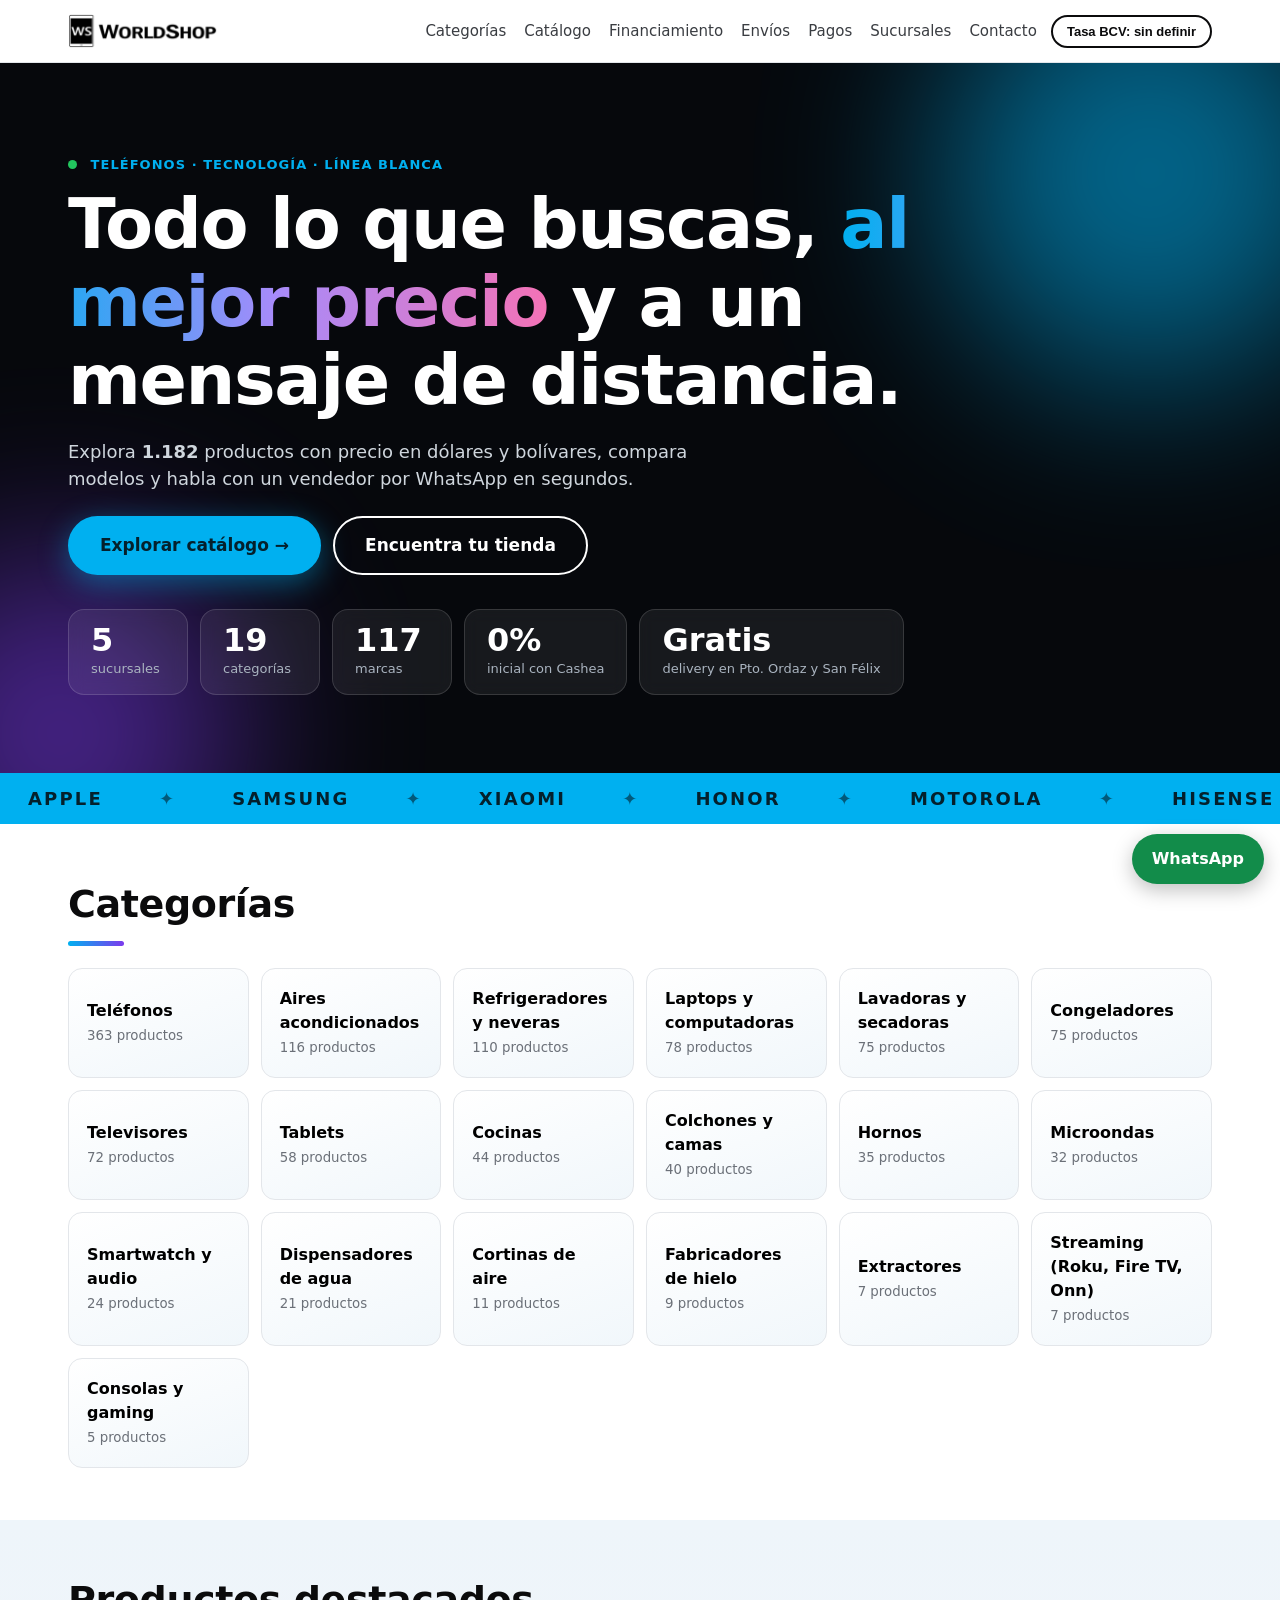
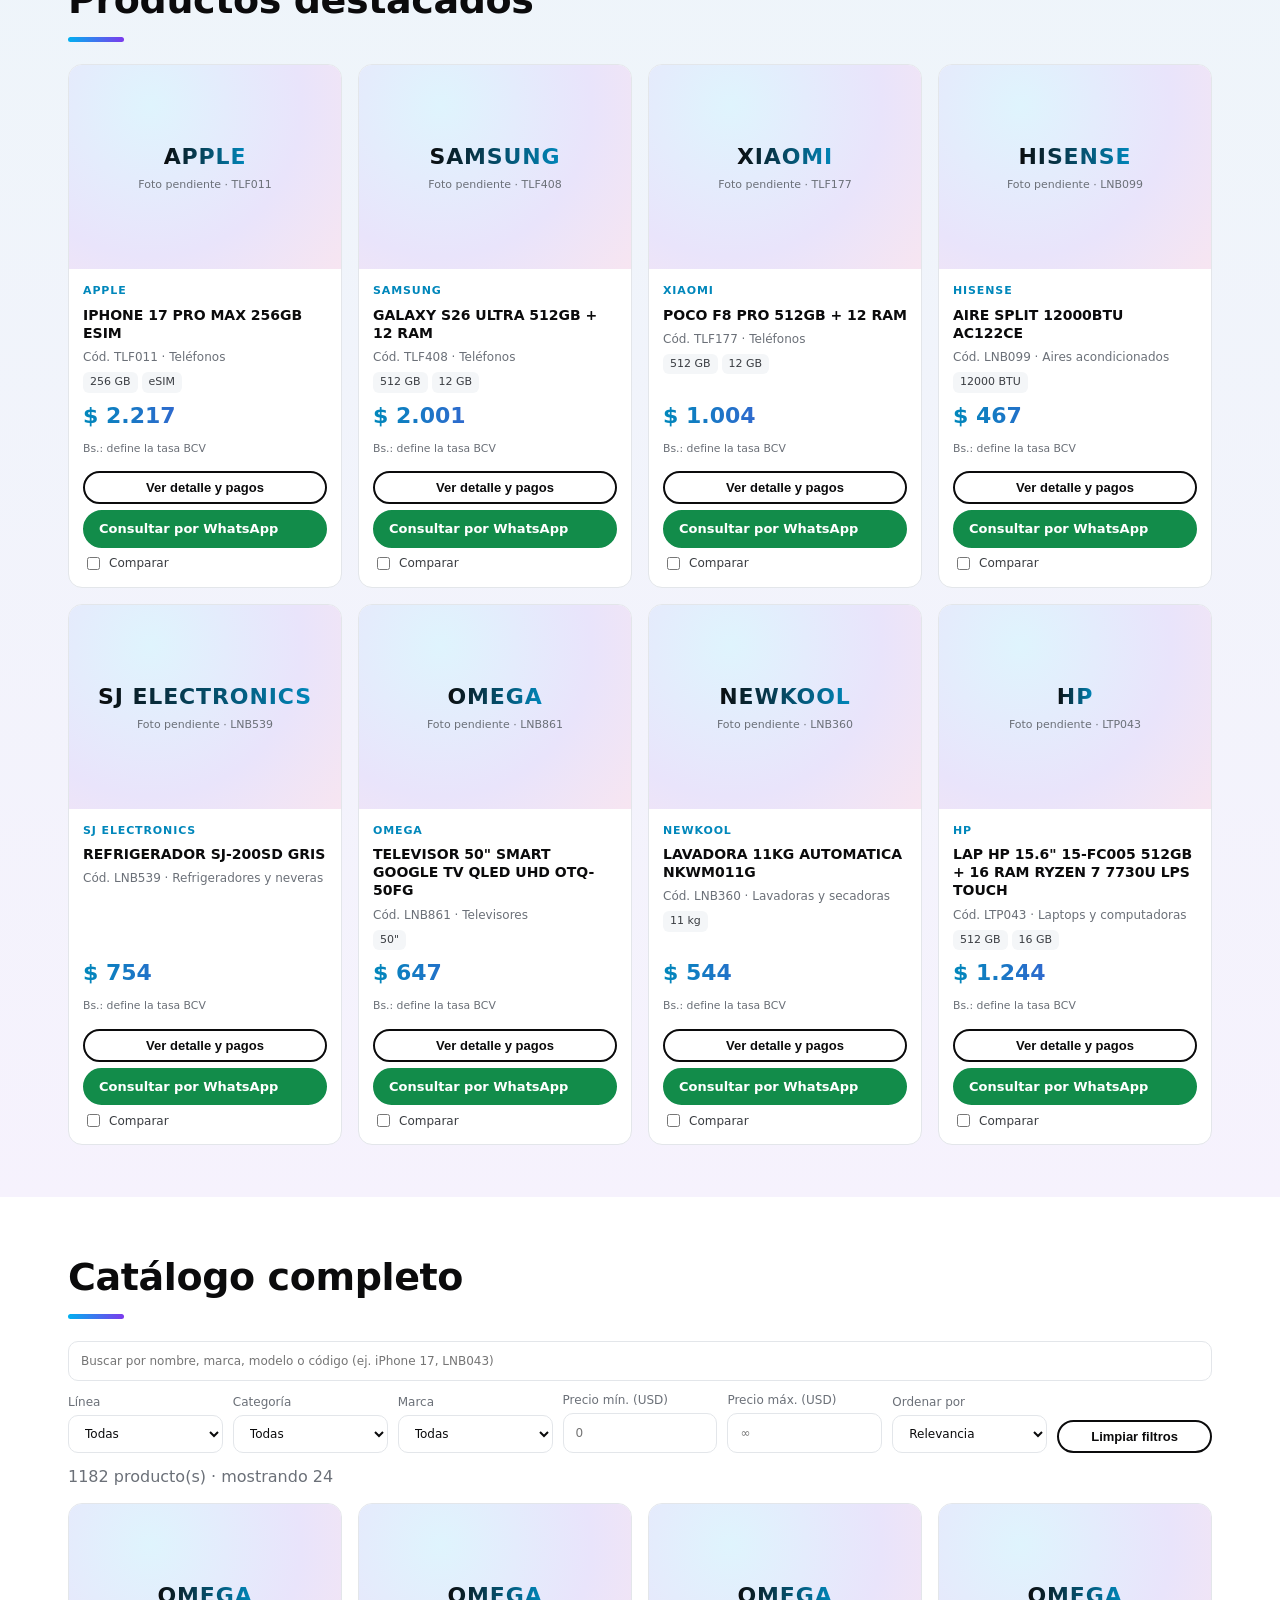
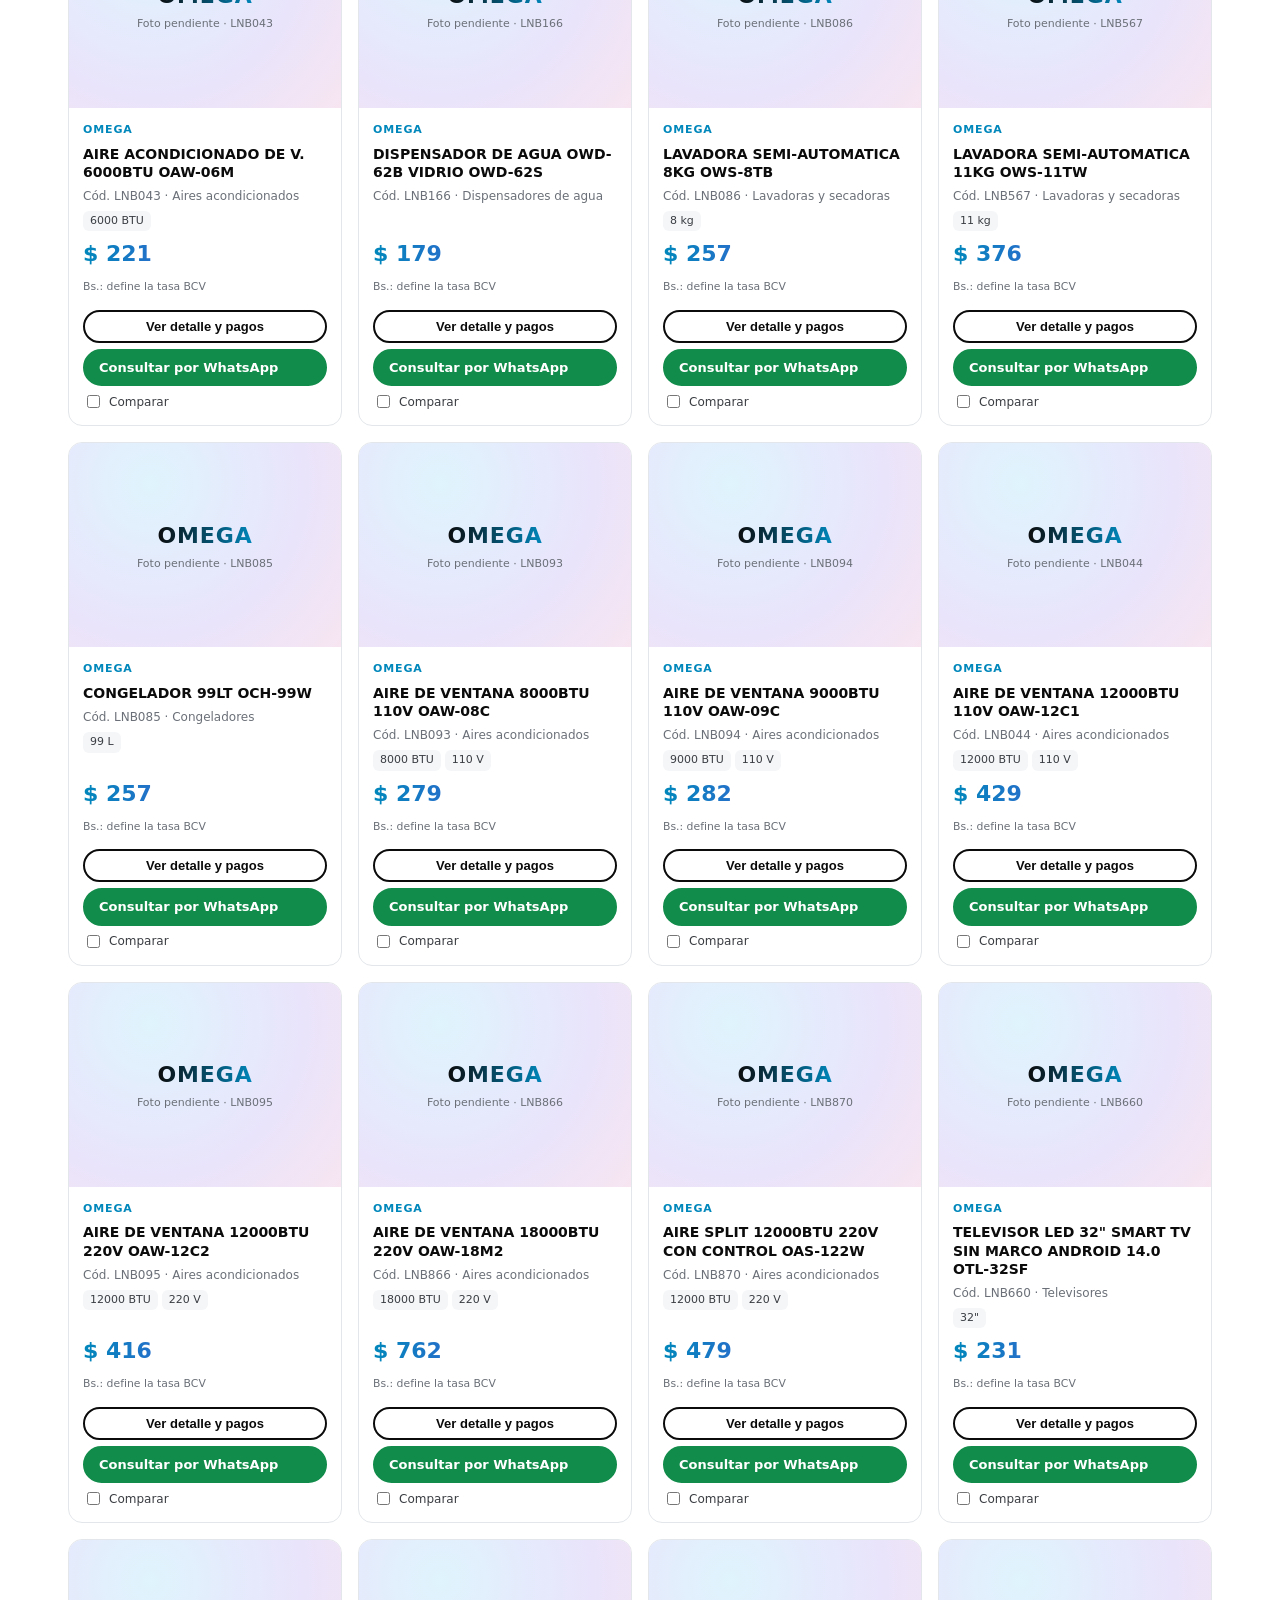
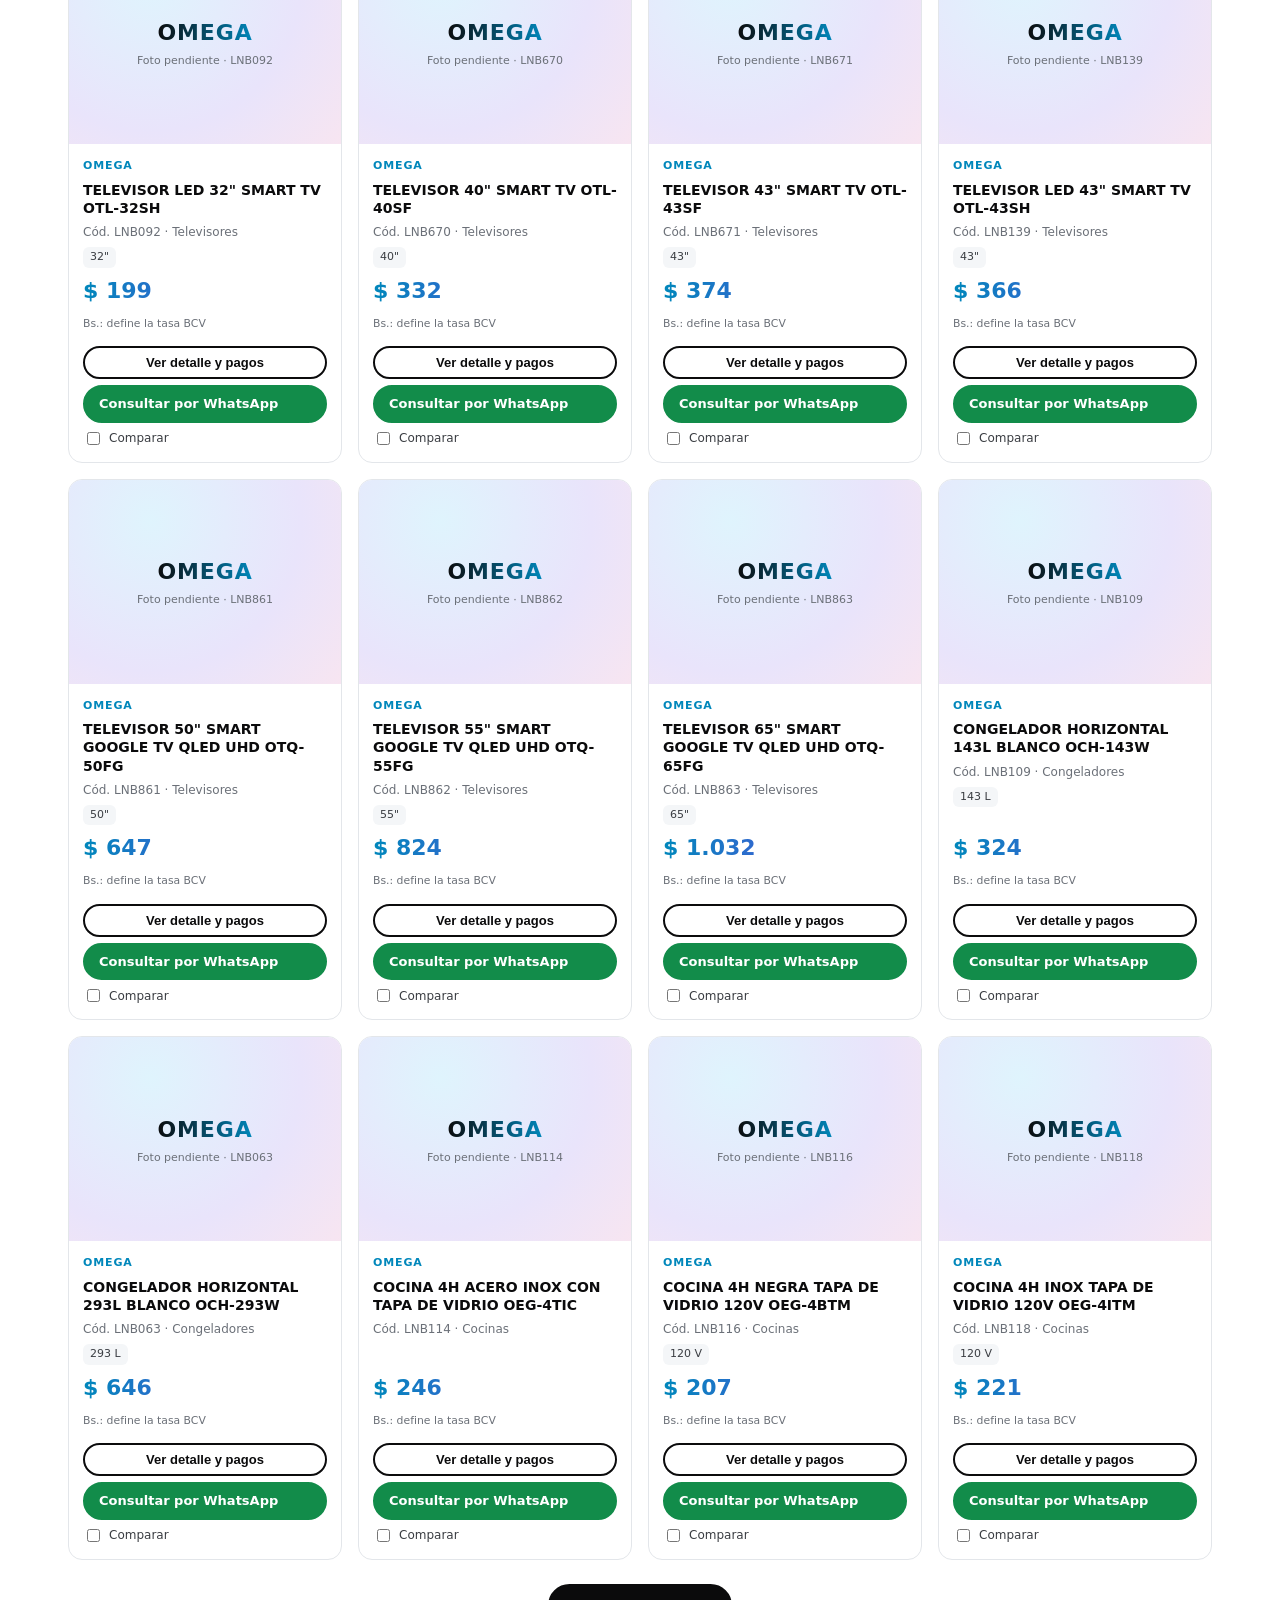
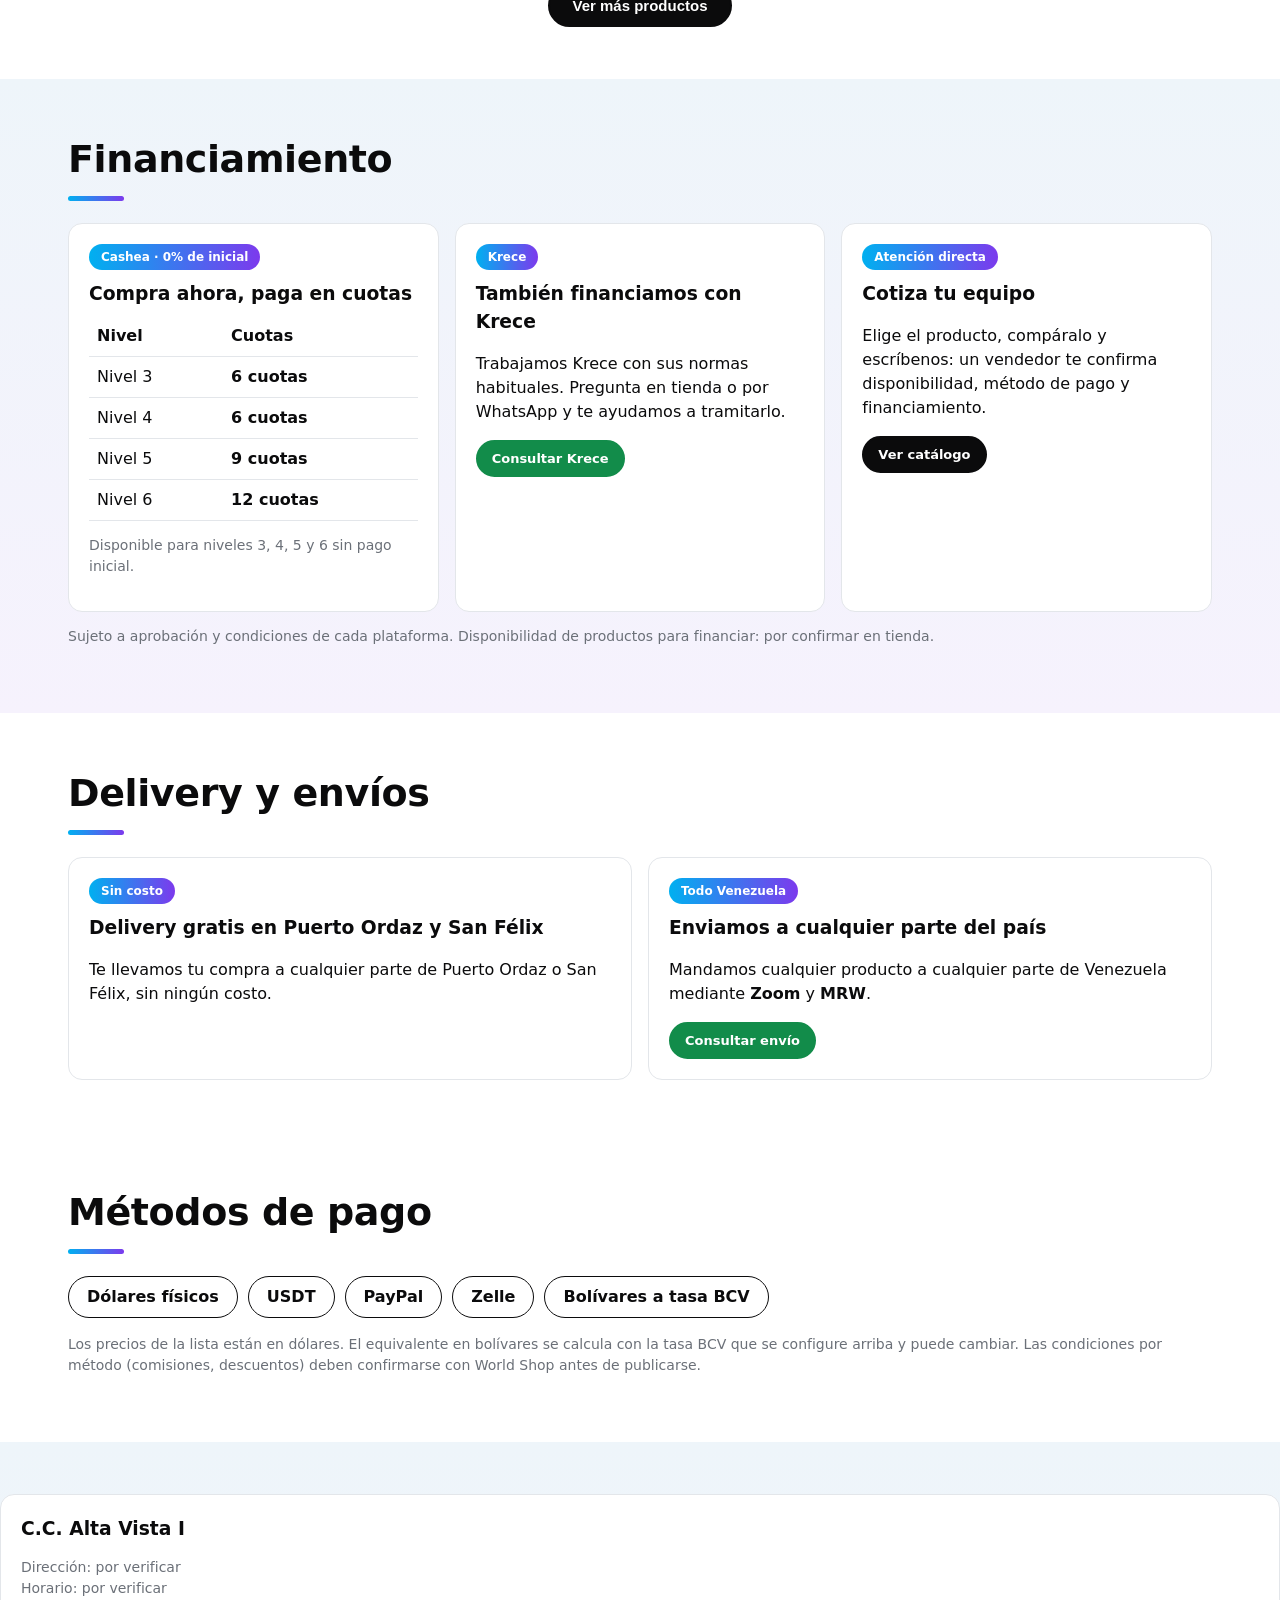
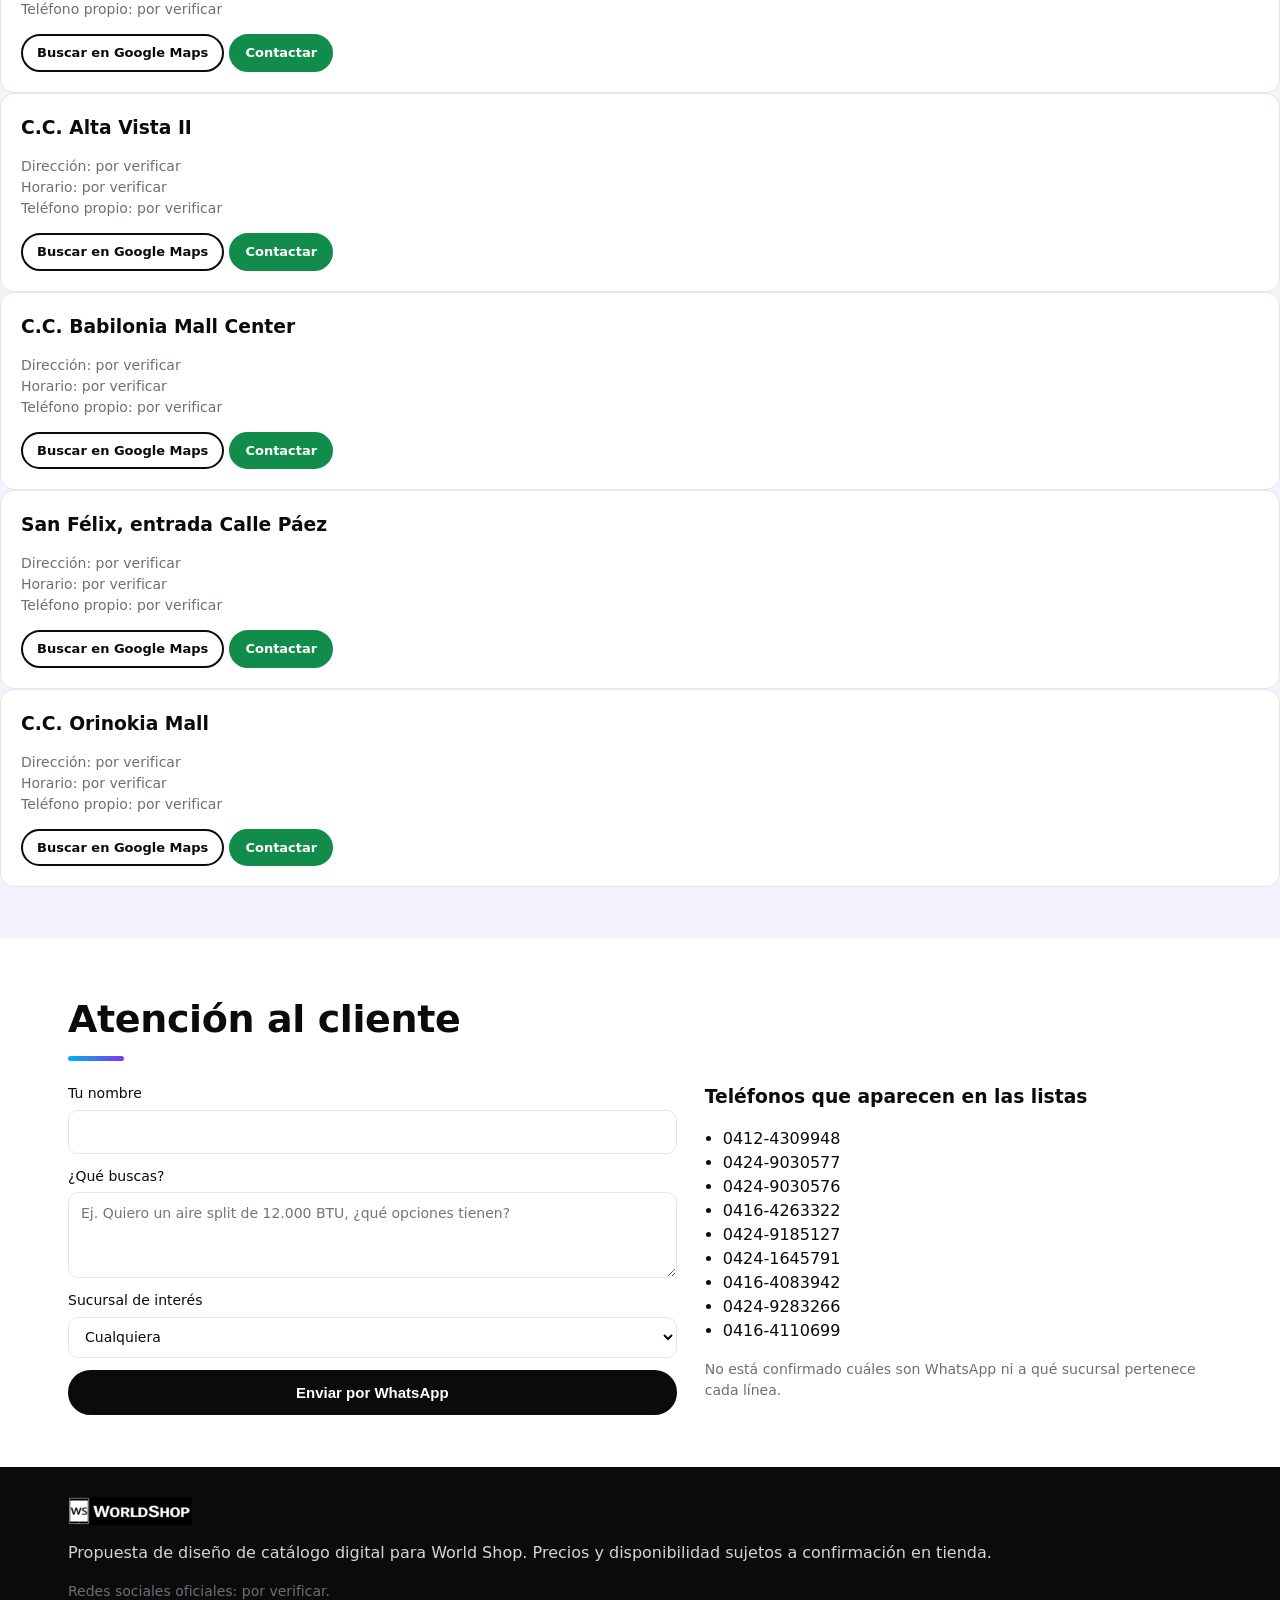
==== index.html @ 68ef5bf1 "Add files via upload" ====
<!DOCTYPE html>
<html lang="es">
<head>
<meta charset="utf-8">
<meta name="viewport" content="width=device-width, initial-scale=1">
<title>World Shop · Catálogo digital (propuesta)</title>
<meta name="description" content="Propuesta de catálogo digital para World Shop: teléfonos, tecnología y línea blanca con consulta directa por WhatsApp.">
<link rel="stylesheet" href="css/styles.css">
</head>
<body>
<a class="skip" href="#catalogo">Saltar al catálogo</a>
<header class="hdr">
  <div class="wrap hdr-in">
    <a class="logo" href="#inicio" aria-label="World Shop, inicio"><img src="assets/logo/worldshop-logo-provisional.png" alt="World Shop" height="34"></a>
    <button class="burger" id="burger" aria-label="Abrir menú" aria-expanded="false" aria-controls="nav">☰</button>
    <nav id="nav" class="nav" aria-label="Principal">
      <a href="#categorias">Categorías</a><a href="#catalogo">Catálogo</a><a href="#promociones">Financiamiento</a>
      <a href="#envios">Envíos</a><a href="#pagos">Pagos</a><a href="#sucursales">Sucursales</a><a href="#contacto">Contacto</a>
    </nav>
    <button class="btn ghost small" id="btnTasa">Tasa BCV: <span id="tasaLabel">sin definir</span></button>
  </div>
</header>

<main id="inicio">
<section class="hero">
  <div class="glow g1"></div><div class="glow g2"></div>
  <div class="wrap hero-in">
    <p class="eyebrow"><span class="dot"></span> Teléfonos · Tecnología · Línea blanca</p>
    <h1>Todo lo que buscas, <em>al mejor precio</em> y a un mensaje de distancia.</h1>
    <p class="lead">Explora <strong id="totalProd">—</strong> productos con precio en dólares y bolívares, compara modelos y habla con un vendedor por WhatsApp en segundos.</p>
    <div class="hero-cta"><a class="btn big" href="#catalogo">Explorar catálogo →</a><a class="btn ghost big" href="#sucursales">Encuentra tu tienda</a></div>
    <ul class="stats"><li><b>5</b><span>sucursales</span></li><li><b id="stCat">19</b><span>categorías</span></li><li><b id="stMarca">—</b><span>marcas</span></li><li><b>0%</b><span>inicial con Cashea</span></li><li><b>Gratis</b><span>delivery en Pto. Ordaz y San Félix</span></li></ul>
  </div>
</section>
<div class="marquee" aria-hidden="true"><div id="marq"></div></div>

<section id="categorias" class="sec"><div class="wrap">
  <h2>Categorías</h2>
  <div class="cats" id="cats"></div>
</div></section>

<section class="sec alt"><div class="wrap">
  <h2>Productos destacados</h2>
  <div class="grid" id="destacados"></div>
</div></section>

<section id="catalogo" class="sec"><div class="wrap">
  <h2>Catálogo completo</h2>
  <form class="filters" id="filtros" role="search" onsubmit="return false">
    <label class="f-search"><span class="sr">Buscar</span><input id="q" type="search" placeholder="Buscar por nombre, marca, modelo o código (ej. iPhone 17, LNB043)" autocomplete="off"></label>
    <label><span>Línea</span><select id="fLinea"><option value="">Todas</option></select></label>
    <label><span>Categoría</span><select id="fCat"><option value="">Todas</option></select></label>
    <label><span>Marca</span><select id="fMarca"><option value="">Todas</option></select></label>
    <label><span>Precio mín. (USD)</span><input id="pMin" type="number" min="0" inputmode="numeric" placeholder="0"></label>
    <label><span>Precio máx. (USD)</span><input id="pMax" type="number" min="0" inputmode="numeric" placeholder="∞"></label>
    <label><span>Ordenar por</span>
      <select id="orden"><option value="rel">Relevancia</option><option value="asc">Precio: menor a mayor</option><option value="desc">Precio: mayor a menor</option><option value="nombre">Nombre</option><option value="marca">Marca</option></select></label>
    <button type="button" class="btn ghost small" id="limpiar">Limpiar filtros</button>
  </form>
  <p class="count" id="contador" aria-live="polite"></p>
  <div class="grid" id="grid"></div>
  <div class="more"><button class="btn" id="mas">Ver más productos</button></div>
</div></section>

<section id="promociones" class="sec alt"><div class="wrap">
  <h2>Financiamiento</h2>
  <div class="cards2">
    <article class="card-p fin"><span class="badge">Cashea · 0% de inicial</span><h3>Compra ahora, paga en cuotas</h3>
      <table class="lv"><thead><tr><th>Nivel</th><th>Cuotas</th></tr></thead><tbody>
      <tr><td>Nivel 3</td><td>6 cuotas</td></tr><tr><td>Nivel 4</td><td>6 cuotas</td></tr><tr><td>Nivel 5</td><td>9 cuotas</td></tr><tr><td>Nivel 6</td><td>12 cuotas</td></tr></tbody></table>
      <p class="muted">Disponible para niveles 3, 4, 5 y 6 sin pago inicial.</p></article>
    <article class="card-p fin"><span class="badge">Krece</span><h3>También financiamos con Krece</h3>
      <p>Trabajamos Krece con sus normas habituales. Pregunta en tienda o por WhatsApp y te ayudamos a tramitarlo.</p>
      <a class="btn small wa" target="_blank" rel="noopener" id="waKrece">Consultar Krece</a></article>
    <article class="card-p fin"><span class="badge">Atención directa</span><h3>Cotiza tu equipo</h3>
      <p>Elige el producto, compáralo y escríbenos: un vendedor te confirma disponibilidad, método de pago y financiamiento.</p>
      <a class="btn small" href="#catalogo">Ver catálogo</a></article>
  </div>
  <p class="muted">Sujeto a aprobación y condiciones de cada plataforma. Disponibilidad de productos para financiar: por confirmar en tienda.</p>
</div></section>

<section id="envios" class="sec"><div class="wrap">
  <h2>Delivery y envíos</h2>
  <div class="cards2">
    <article class="card-p fin"><span class="badge">Sin costo</span><h3>Delivery gratis en Puerto Ordaz y San Félix</h3>
      <p>Te llevamos tu compra a cualquier parte de Puerto Ordaz o San Félix, sin ningún costo.</p></article>
    <article class="card-p fin"><span class="badge">Todo Venezuela</span><h3>Enviamos a cualquier parte del país</h3>
      <p>Mandamos cualquier producto a cualquier parte de Venezuela mediante <b>Zoom</b> y <b>MRW</b>.</p>
      <a class="btn small wa" target="_blank" rel="noopener" id="waEnvio">Consultar envío</a></article>
  </div>
</div></section>

<section id="pagos" class="sec"><div class="wrap">
  <h2>Métodos de pago</h2>
  <ul class="pay">
    <li>Dólares físicos</li><li>USDT</li><li>PayPal</li><li>Zelle</li><li>Bolívares a tasa BCV</li>
  </ul>
  <p class="muted">Los precios de la lista están en dólares. El equivalente en bolívares se calcula con la tasa BCV que se configure arriba y puede cambiar. Las condiciones por método (comisiones, descuentos) deben confirmarse con World Shop antes de publicarse.</p>
</div></section>

<section id="sucursales" class="sec alt"><div class="wrap">
  <h2>Sucursales</h2>
  <div class="cards2" id="sucursales"></div>
  <p class="muted">Direcciones y horarios exactos: por verificar con la empresa. Los enlaces abren una búsqueda en Google Maps.</p>
</div></section>

<section id="contacto" class="sec"><div class="wrap">
  <h2>Atención al cliente</h2>
  <div class="contact">
    <form id="formContacto" class="cform">
      <label>Tu nombre<input name="nombre" required autocomplete="name"></label>
      <label>¿Qué buscas?<textarea name="mensaje" rows="3" required placeholder="Ej. Quiero un aire split de 12.000 BTU, ¿qué opciones tienen?"></textarea></label>
      <label>Sucursal de interés<select name="sucursal" id="selSuc"></select></label>
      <button class="btn" type="submit">Enviar por WhatsApp</button>
    </form>
    <div class="phones"><h3>Teléfonos que aparecen en las listas</h3><ul id="telefonos"></ul>
      <p class="muted">No está confirmado cuáles son WhatsApp ni a qué sucursal pertenece cada línea.</p></div>
  </div>
</div></section>
</main>

<footer class="ftr"><div class="wrap">
  <img src="assets/logo/worldshop-logo-provisional.png" alt="World Shop" height="28" class="ftr-logo">
  <p>Propuesta de diseño de catálogo digital para World Shop. Precios y disponibilidad sujetos a confirmación en tienda.</p>
  <p class="muted">Redes sociales oficiales: por verificar.</p>
</div></footer>

<a class="wa-float" id="waFloat" target="_blank" rel="noopener" aria-label="Consultar por WhatsApp">WhatsApp</a>

<div class="bar" id="compBar" hidden><span id="compTxt"></span><button class="btn small" id="compVer">Comparar</button><button class="btn ghost small" id="compClr">Vaciar</button></div>

<dialog id="dlg"><div class="dlg-in"><button class="x" id="dlgX" aria-label="Cerrar">✕</button><div id="dlgBody"></div></div></dialog>
<dialog id="dlgTasa"><div class="dlg-in"><button class="x" data-close aria-label="Cerrar">✕</button>
  <h3>Tasa BCV</h3><p class="muted">Introduce la tasa oficial vigente (Bs. por USD). No se incluye una tasa por defecto para no mostrar datos desactualizados.</p>
  <label>Bs. por USD<input id="tasaIn" type="number" step="0.01" min="0" inputmode="decimal"></label>
  <label>Fecha de la tasa<input id="tasaFecha" type="date"></label>
  <div class="row"><button class="btn" id="tasaOk">Guardar</button><button class="btn ghost" id="tasaBorrar">Quitar tasa</button></div></div></dialog>

<script src="js/products.js"></script>
<script src="js/images.js"></script>
<script src="js/script.js"></script>
</body>
</html>
---- css/styles.css ----
/* World Shop – propuesta. Colores: negro/blanco tomados del logotipo de las listas; acento celeste tomado del encabezado de las listas (validar con la empresa). */
:root{--ink:#0b0b0c;--ink2:#3a3d42;--muted:#6b7078;--bg:#fff;--alt:#f4f6f8;--line:#e3e6ea;--acc:#00b0f0;--acc-d:#0087bb;--warn:#b45309;--r:14px}
*{box-sizing:border-box}html{scroll-behavior:smooth;scroll-padding-top:70px}
body{margin:0;font:16px/1.5 system-ui,-apple-system,"Segoe UI",Roboto,sans-serif;color:var(--ink);background:var(--bg)}
img{max-width:100%;display:block}.wrap{max-width:1180px;margin:0 auto;padding:0 18px}
.sr{position:absolute;left:-9999px}.skip{position:absolute;left:-9999px}.skip:focus{left:8px;top:8px;background:#fff;padding:8px;z-index:99}
.hdr{position:sticky;top:0;z-index:20;background:#fff;border-bottom:1px solid var(--line)}
.hdr-in{display:flex;align-items:center;gap:14px;height:62px}.logo{margin-right:auto}
.nav{display:flex;gap:18px}.nav a{color:var(--ink2);text-decoration:none;font-weight:500;font-size:15px}.nav a:hover{color:var(--acc-d)}
.burger{display:none;background:none;border:0;font-size:24px;cursor:pointer}
.btn{background:var(--ink);color:#fff;border:2px solid var(--ink);border-radius:999px;padding:11px 22px;font-weight:600;cursor:pointer;text-decoration:none;display:inline-block;font-size:15px}
.btn:hover{background:var(--acc-d);border-color:var(--acc-d)}.btn.ghost{background:#fff;color:var(--ink)}.btn.ghost:hover{background:var(--ink);color:#fff}
.btn.small{padding:7px 14px;font-size:13px}.btn.wa{background:#128c4a;border-color:#128c4a}.btn.wa:hover{background:#0c6b38}
.hero{background:linear-gradient(135deg,#0b0b0c 0%,#1b2630 100%);color:#fff;padding:64px 0}
.eyebrow{color:var(--acc);font-weight:700;letter-spacing:.08em;text-transform:uppercase;font-size:13px;margin:0 0 10px}
.hero h1{font-size:clamp(28px,5vw,48px);line-height:1.12;margin:0 0 16px;max-width:760px}.lead{max-width:620px;color:#cfd6dd;font-size:18px}
.hero-cta{display:flex;gap:12px;flex-wrap:wrap;margin:24px 0}.hero .btn{background:var(--acc);border-color:var(--acc);color:#04202c}.hero .btn.ghost{background:transparent;color:#fff;border-color:#fff}
.hero-note{font-size:13px;color:#8b97a3}
.sec{padding:52px 0}.sec.alt{background:var(--alt)}h2{font-size:28px;margin:0 0 22px}h3{margin:0 0 8px}
.cats{display:grid;grid-template-columns:repeat(auto-fill,minmax(180px,1fr));gap:12px}
.cat{background:#fff;border:1px solid var(--line);border-radius:var(--r);padding:18px;text-align:left;cursor:pointer;font:inherit}
.cat:hover{border-color:var(--acc);box-shadow:0 4px 16px rgba(0,0,0,.06)}.cat b{display:block;font-size:16px}.cat small{color:var(--muted)}
.filters{display:grid;grid-template-columns:repeat(auto-fit,minmax(150px,1fr));gap:10px;align-items:end;margin-bottom:12px}
.filters label{display:flex;flex-direction:column;font-size:12px;color:var(--muted);gap:4px}.f-search{grid-column:1/-1}
input,select,textarea{font:inherit;padding:10px 12px;border:1px solid var(--line);border-radius:10px;background:#fff;color:var(--ink);width:100%}
input:focus,select:focus,textarea:focus,.btn:focus-visible,button:focus-visible{outline:3px solid var(--acc);outline-offset:1px}
.count{color:var(--muted);margin:6px 0 14px}
.grid{display:grid;grid-template-columns:repeat(auto-fill,minmax(230px,1fr));gap:16px}
.card{background:#fff;border:1px solid var(--line);border-radius:var(--r);overflow:hidden;display:flex;flex-direction:column}
.ph{aspect-ratio:4/3;background:linear-gradient(135deg,#eef1f4,#dfe5ea);display:flex;flex-direction:column;align-items:center;justify-content:center;text-align:center;padding:10px;color:var(--ink2);cursor:pointer}
.ph b{font-size:22px;letter-spacing:.04em}.ph small{font-size:11px;color:var(--muted);margin-top:4px}.ph img{width:100%;height:100%;object-fit:contain;background:#fff}
.cb{padding:14px;display:flex;flex-direction:column;gap:6px;flex:1}.brand{font-size:11px;font-weight:700;letter-spacing:.08em;text-transform:uppercase;color:var(--acc-d)}
.name{font-weight:600;font-size:14px;line-height:1.3;cursor:pointer;margin:0}.code{font-size:12px;color:var(--muted)}
.chips{display:flex;flex-wrap:wrap;gap:4px}.chips span{background:var(--alt);border-radius:6px;padding:2px 7px;font-size:11px;color:var(--ink2)}
.price{margin-top:auto;font-size:22px;font-weight:800}.bs{font-size:13px;color:var(--muted);min-height:19px}
.acts{display:grid;gap:6px;margin-top:8px}.cmp{font-size:12px;display:flex;gap:6px;align-items:center;color:var(--ink2)}.cmp input{width:auto}
.more{text-align:center;margin-top:24px}
.cards2{display:grid;grid-template-columns:repeat(auto-fit,minmax(260px,1fr));gap:16px}
.card-p{background:#fff;border:1px solid var(--line);border-radius:var(--r);padding:20px}.tag.warn{color:var(--warn);font-size:13px;font-weight:600}
.pay{list-style:none;display:flex;flex-wrap:wrap;gap:10px;padding:0}.pay li{border:1px solid var(--ink);border-radius:999px;padding:8px 18px;font-weight:600}
.muted{color:var(--muted);font-size:14px}.contact{display:grid;grid-template-columns:1.2fr 1fr;gap:28px}.cform{display:grid;gap:12px}.cform label{display:grid;gap:4px;font-size:14px}
.phones ul{padding-left:18px}
.ftr{background:var(--ink);color:#cfd6dd;padding:30px 0}.ftr-logo{filter:invert(1);margin-bottom:10px}
.wa-float{position:fixed;right:16px;bottom:16px;background:#128c4a;color:#fff;border-radius:999px;padding:13px 20px;font-weight:700;text-decoration:none;box-shadow:0 6px 20px rgba(0,0,0,.25);z-index:30}
.bar{position:fixed;left:50%;transform:translateX(-50%);bottom:16px;background:#fff;border:1px solid var(--ink);border-radius:999px;padding:8px 14px;display:flex;gap:10px;align-items:center;z-index:31;font-size:14px}
.bar[hidden]{display:none}
dialog{border:0;border-radius:var(--r);padding:0;max-width:min(860px,94vw);width:100%;max-height:90vh}dialog::backdrop{background:rgba(0,0,0,.55)}
.dlg-in{padding:22px;position:relative;overflow:auto;max-height:90vh}.x{position:absolute;right:12px;top:10px;border:0;background:none;font-size:20px;cursor:pointer}
.det{display:grid;grid-template-columns:1fr 1fr;gap:22px}.det .ph{cursor:default}.det table,.cmpt{width:100%;border-collapse:collapse;font-size:14px}
.det td,.cmpt td,.cmpt th{border-bottom:1px solid var(--line);padding:6px 8px;text-align:left;vertical-align:top}.cmpt{min-width:520px}.row{display:flex;gap:10px;margin-top:14px}
.note{background:#fff7ed;border:1px solid #fed7aa;color:var(--warn);border-radius:10px;padding:8px 10px;font-size:12.5px;margin:10px 0}
@media(max-width:820px){.burger{display:block}.nav{display:none;position:absolute;top:62px;left:0;right:0;background:#fff;flex-direction:column;padding:14px 18px;border-bottom:1px solid var(--line)}.nav.open{display:flex}
.det,.contact{grid-template-columns:1fr}.hdr-in{gap:8px}#btnTasa{font-size:12px;padding:6px 10px}.grid{grid-template-columns:repeat(2,1fr);gap:10px}.sec{padding:36px 0}}
@media(max-width:420px){.grid{grid-template-columns:1fr}}
@media(max-width:820px){.bar{bottom:76px;max-width:94vw}}
/* ===== Versión llamativa ===== */
:root{--acc2:#7c3aed}
.hero{position:relative;overflow:hidden;background:#06080c;padding:92px 0 70px}
.glow{position:absolute;border-radius:50%;filter:blur(90px);opacity:.55;animation:float 9s ease-in-out infinite}
.g1{width:420px;height:420px;background:var(--acc);right:-80px;top:-100px}.g2{width:360px;height:360px;background:var(--acc2);left:-120px;bottom:-140px;animation-delay:-4s}
@keyframes float{50%{transform:translate(30px,25px) scale(1.1)}}
.hero-in{position:relative}.hero h1{font-size:clamp(34px,6.4vw,70px);letter-spacing:-.02em;max-width:900px}
.hero h1 em{font-style:normal;background:linear-gradient(90deg,var(--acc),#a78bfa,#f472b6);-webkit-background-clip:text;background-clip:text;color:transparent}
.dot{display:inline-block;width:9px;height:9px;border-radius:50%;background:#22c55e;margin-right:8px;animation:pulse 1.6s infinite}
@keyframes pulse{50%{box-shadow:0 0 0 7px rgba(34,197,94,0)}0%{box-shadow:0 0 0 0 rgba(34,197,94,.6)}}
.btn.big{padding:15px 30px;font-size:17px}.hero .btn:not(.ghost){box-shadow:0 8px 30px rgba(0,176,240,.45)}
.stats{list-style:none;display:flex;flex-wrap:wrap;gap:12px;padding:0;margin:34px 0 8px}
.stats li{background:rgba(255,255,255,.07);border:1px solid rgba(255,255,255,.14);backdrop-filter:blur(8px);border-radius:16px;padding:14px 22px;min-width:120px}
.stats b{display:block;font-size:32px;line-height:1}.stats span{font-size:13px;color:#aab4c0}
.marquee{background:var(--acc);overflow:hidden;white-space:nowrap;padding:12px 0}
#marq{display:inline-block;animation:scroll 28s linear infinite}#marq span{font-weight:800;font-size:18px;text-transform:uppercase;letter-spacing:.12em;color:#04202c;margin:0 28px}#marq span::after{content:"✦";margin-left:56px;opacity:.6}
@keyframes scroll{to{transform:translateX(-50%)}}
h2{font-size:clamp(26px,4vw,38px);letter-spacing:-.01em}h2::after{content:"";display:block;width:56px;height:5px;border-radius:9px;margin-top:8px;background:linear-gradient(90deg,var(--acc),var(--acc2))}
.cat{transition:.2s;background:linear-gradient(160deg,#fff,#f1f7fb)}.cat:hover{transform:translateY(-4px);border-color:var(--acc);box-shadow:0 10px 26px rgba(0,176,240,.25)}
.card{transition:.2s}.card:hover{transform:translateY(-5px);box-shadow:0 14px 34px rgba(11,11,12,.16);border-color:var(--acc)}
.ph{background:radial-gradient(circle at 30% 20%,#dff4fd,#e9e4fb 60%,#f7e5f1)}.ph b{background:linear-gradient(90deg,var(--ink),var(--acc-d));-webkit-background-clip:text;background-clip:text;color:transparent}
.price{color:var(--ink);background:linear-gradient(90deg,var(--acc-d),var(--acc2));-webkit-background-clip:text;background-clip:text;color:transparent}
.card-p{transition:.2s}.card-p:hover{transform:translateY(-3px);box-shadow:0 10px 26px rgba(0,0,0,.1)}
.pay li{background:#fff;transition:.2s}.pay li:hover{background:var(--ink);color:#fff}
.sec.alt{background:linear-gradient(180deg,#eef5fa,#f6f2fd)}
.wa-float{animation:pulse2 2s infinite}@keyframes pulse2{50%{transform:scale(1.07)}}
@media(prefers-reduced-motion:reduce){*{animation:none!important;transition:none!important}}

.fin .badge{display:inline-block;background:linear-gradient(90deg,var(--acc),var(--acc2));color:#fff;font-weight:700;font-size:12px;border-radius:999px;padding:4px 12px;margin-bottom:10px}
.lv{width:100%;border-collapse:collapse;margin:6px 0 10px}.lv th,.lv td{border-bottom:1px solid var(--line);padding:8px;text-align:left}.lv td:last-child{font-weight:700}
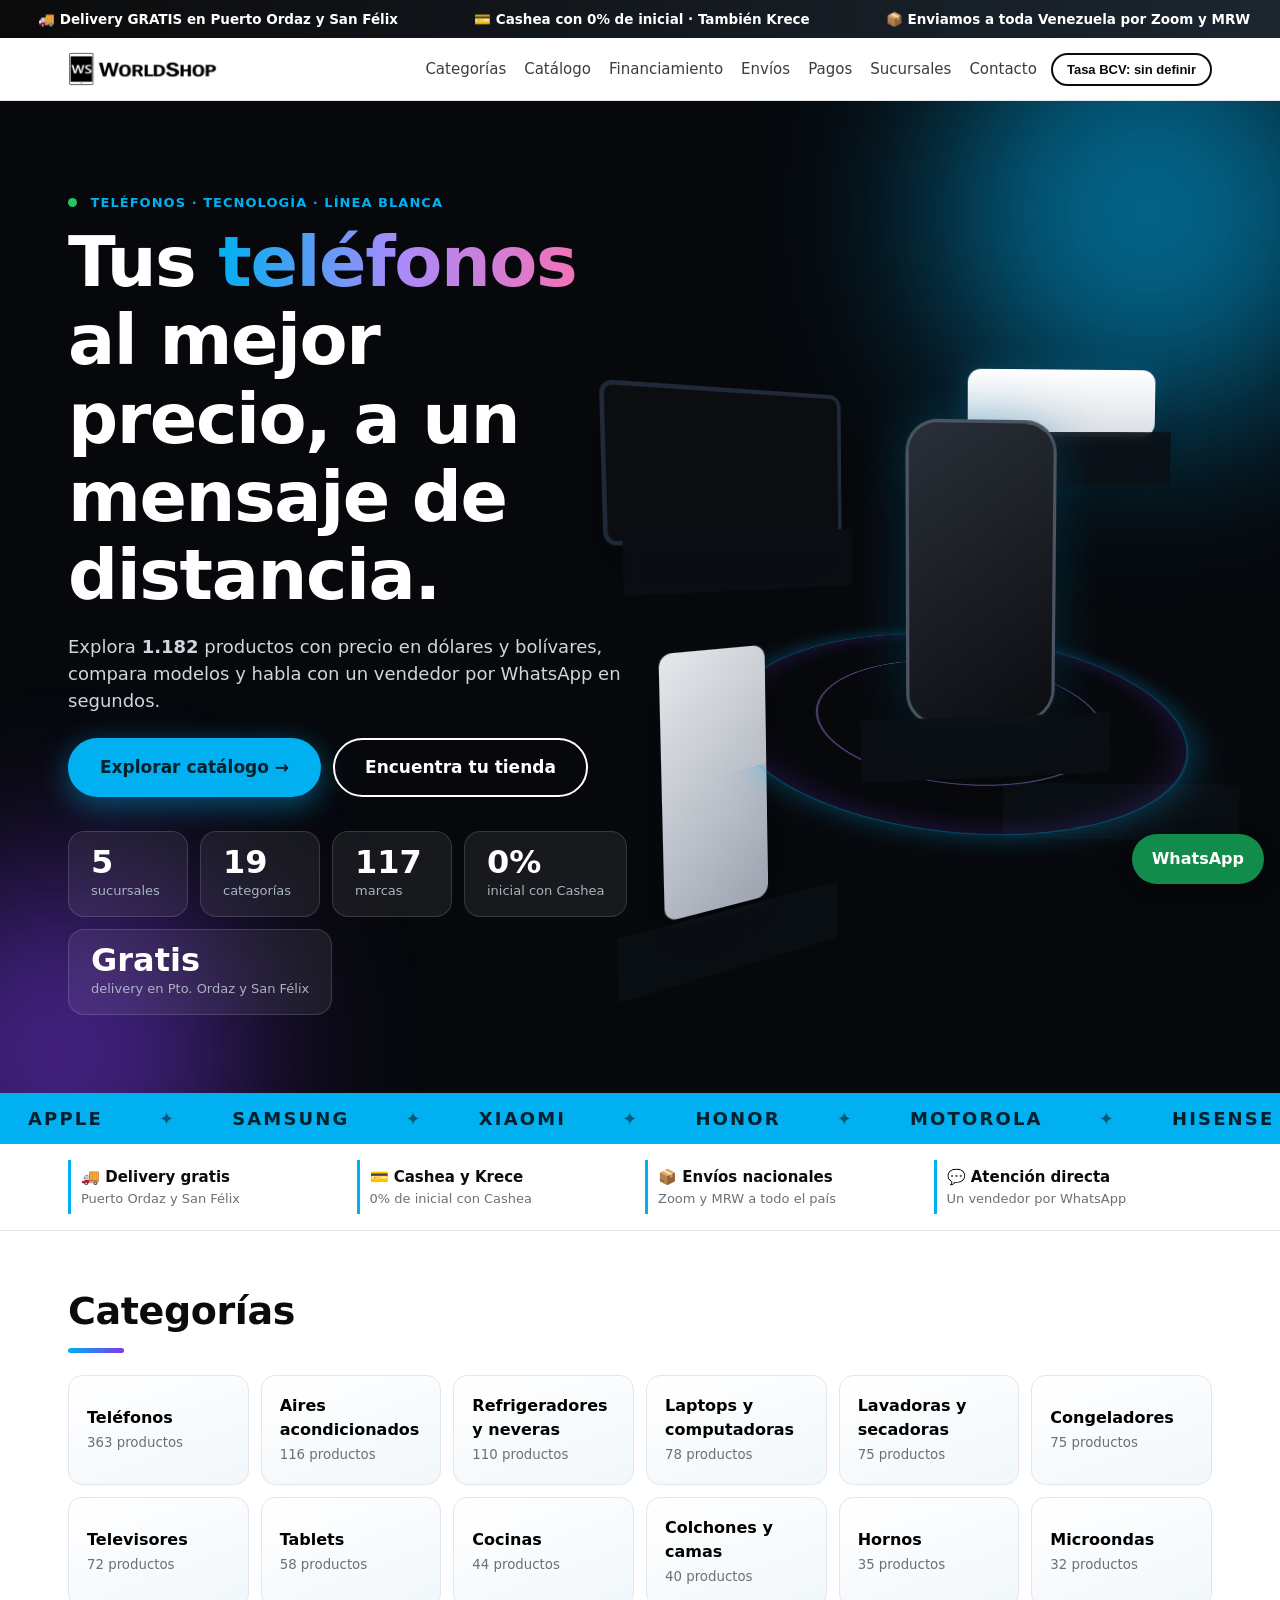
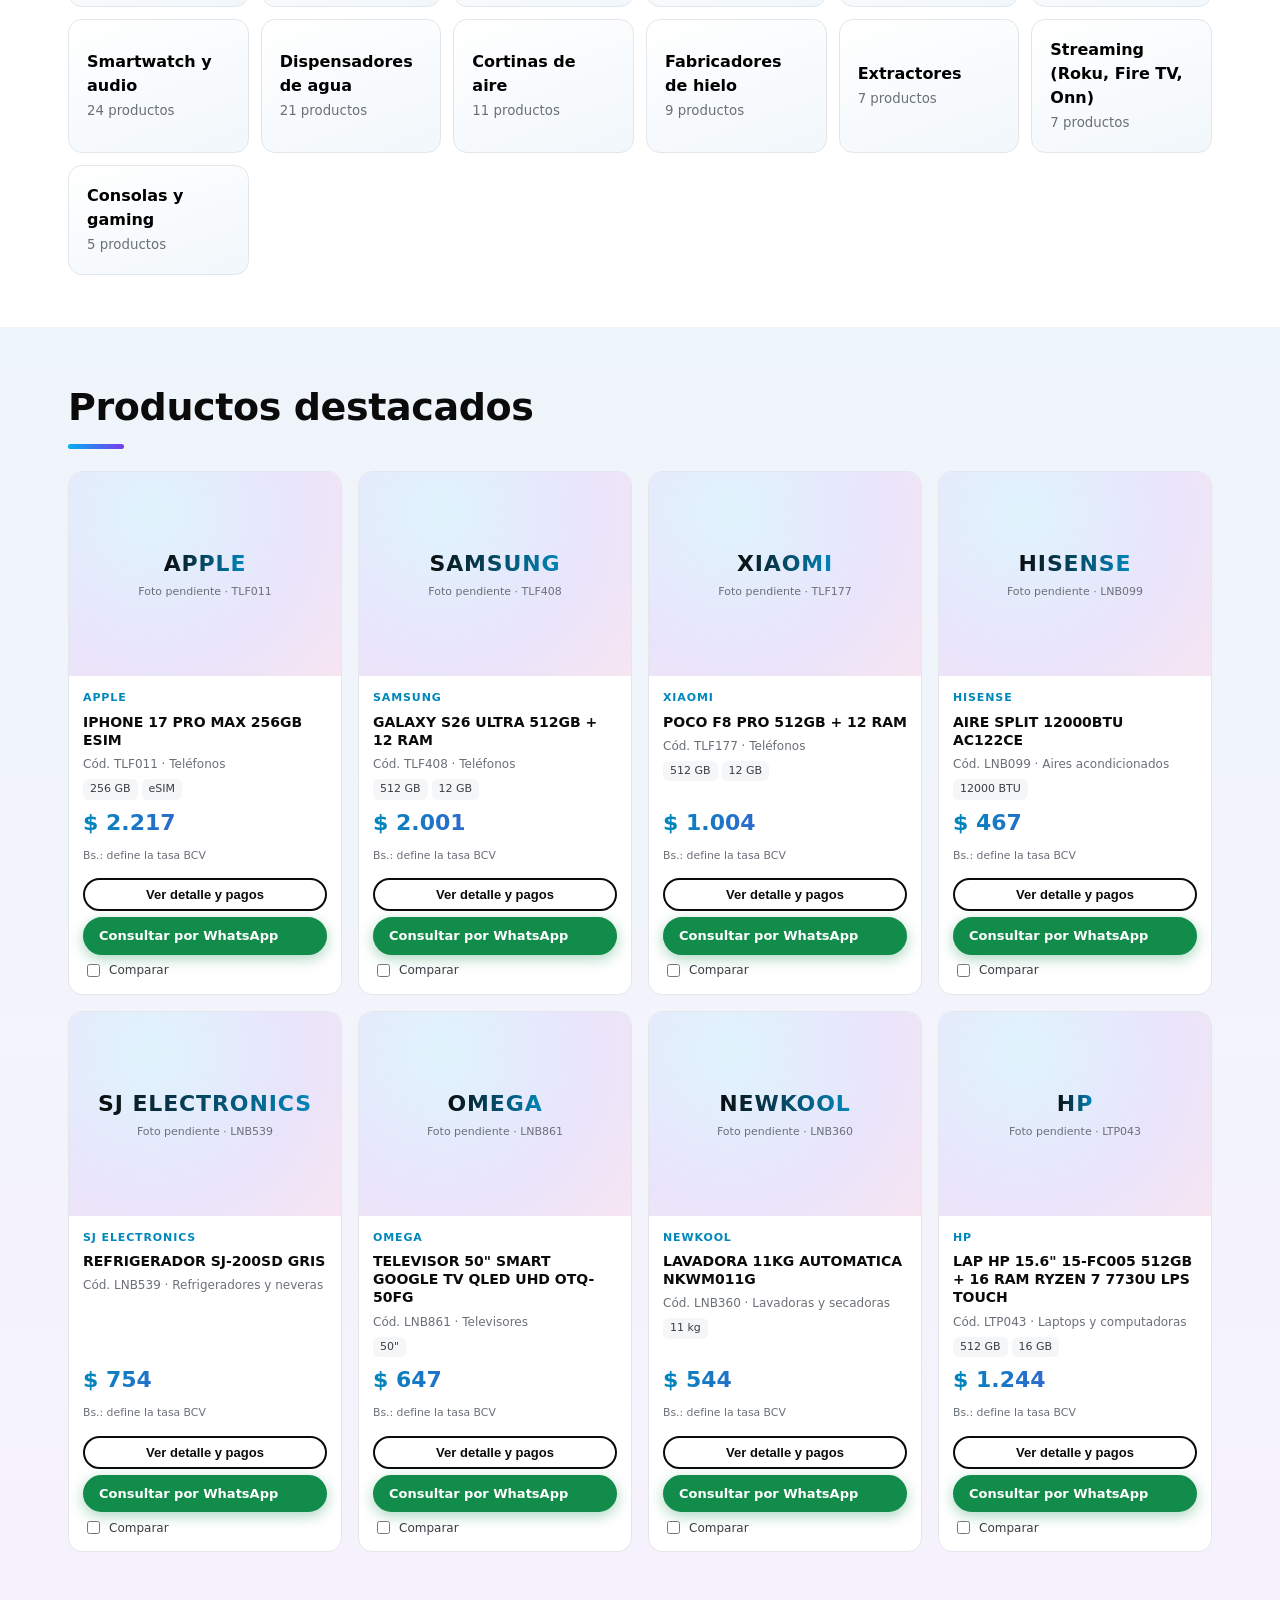
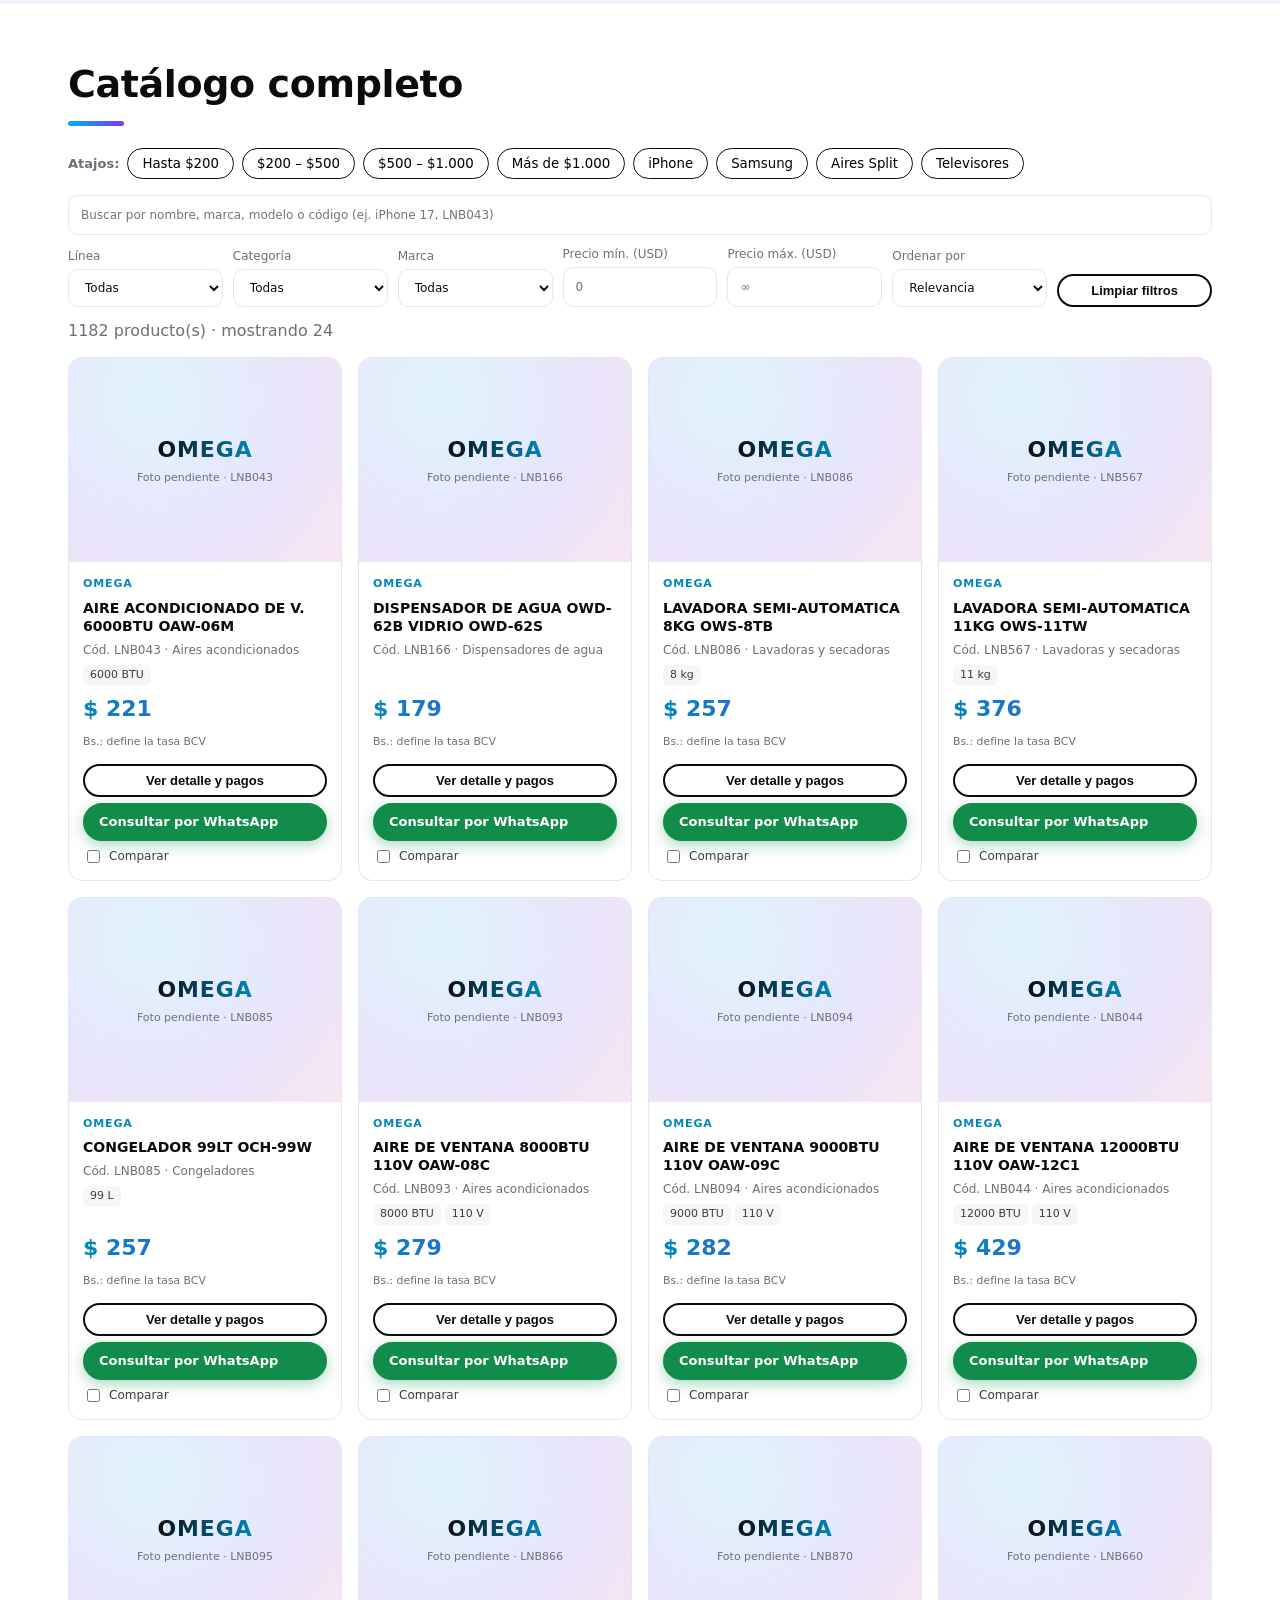
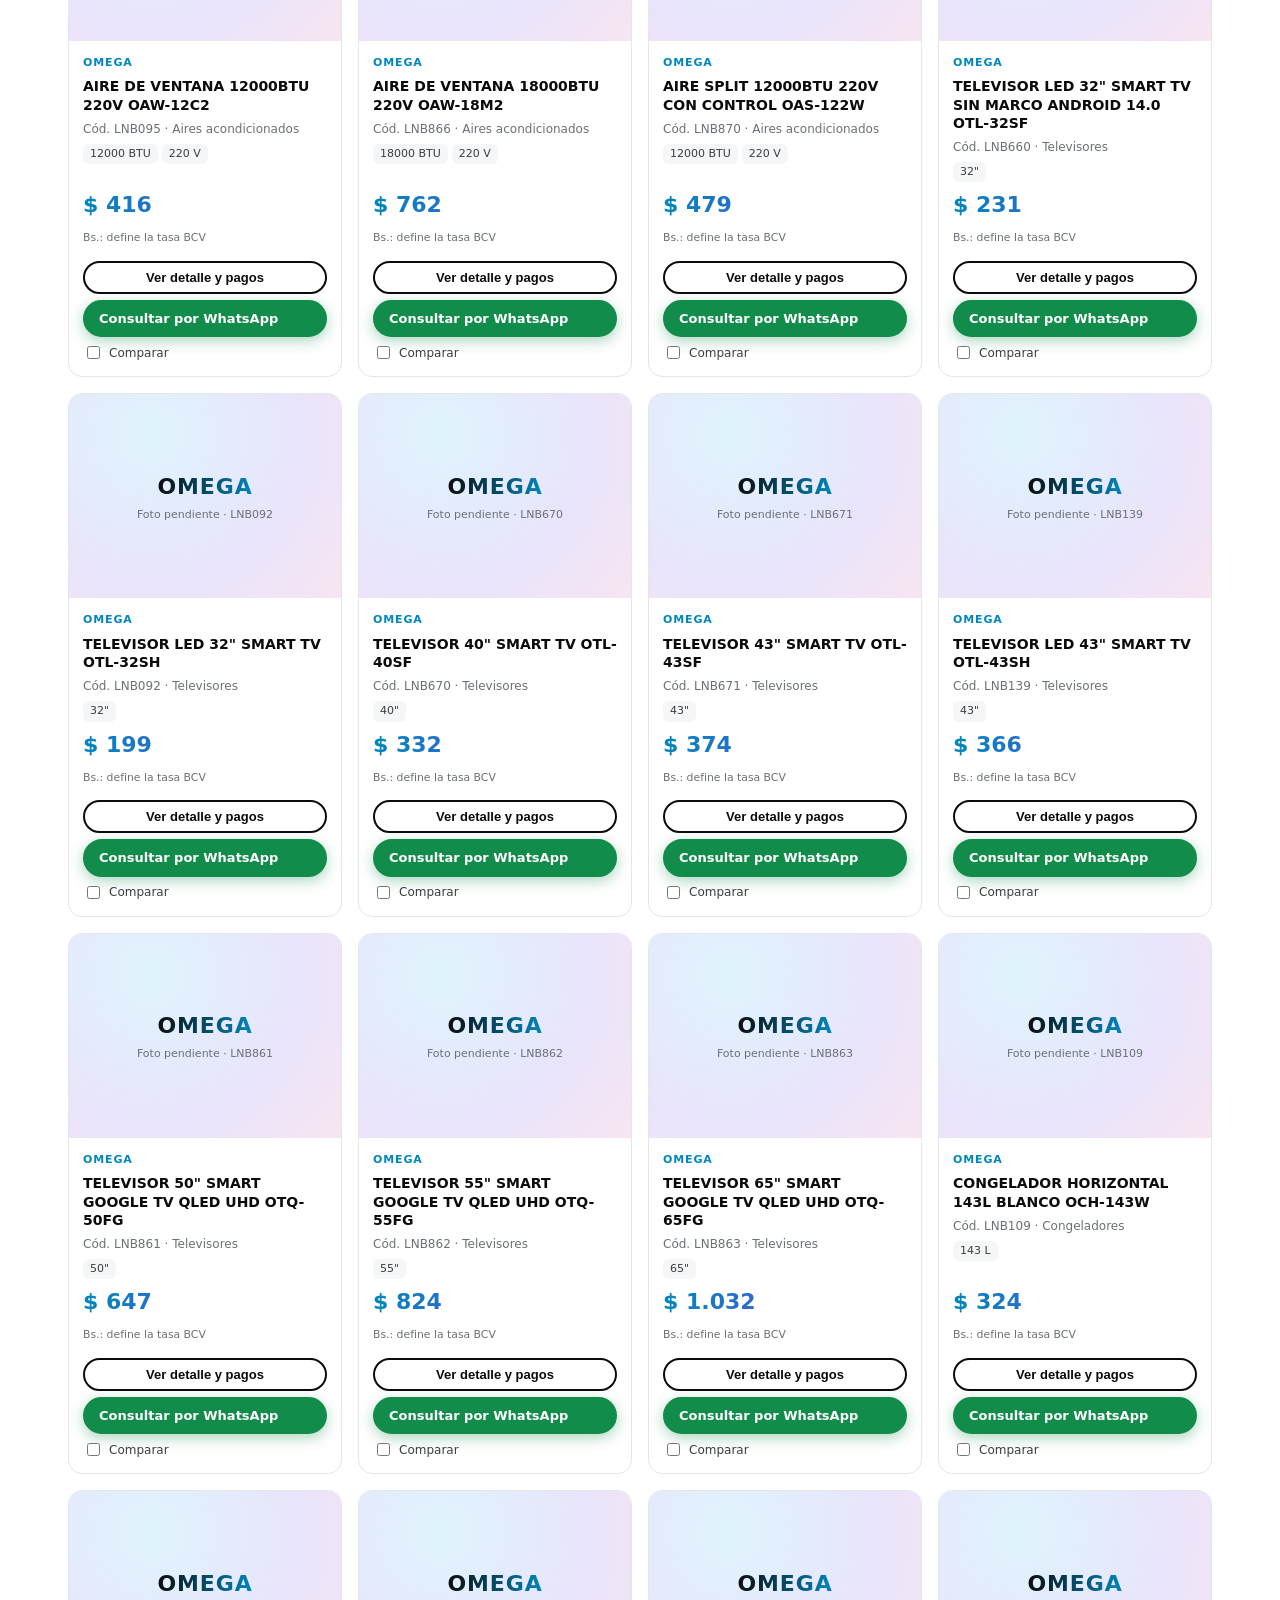
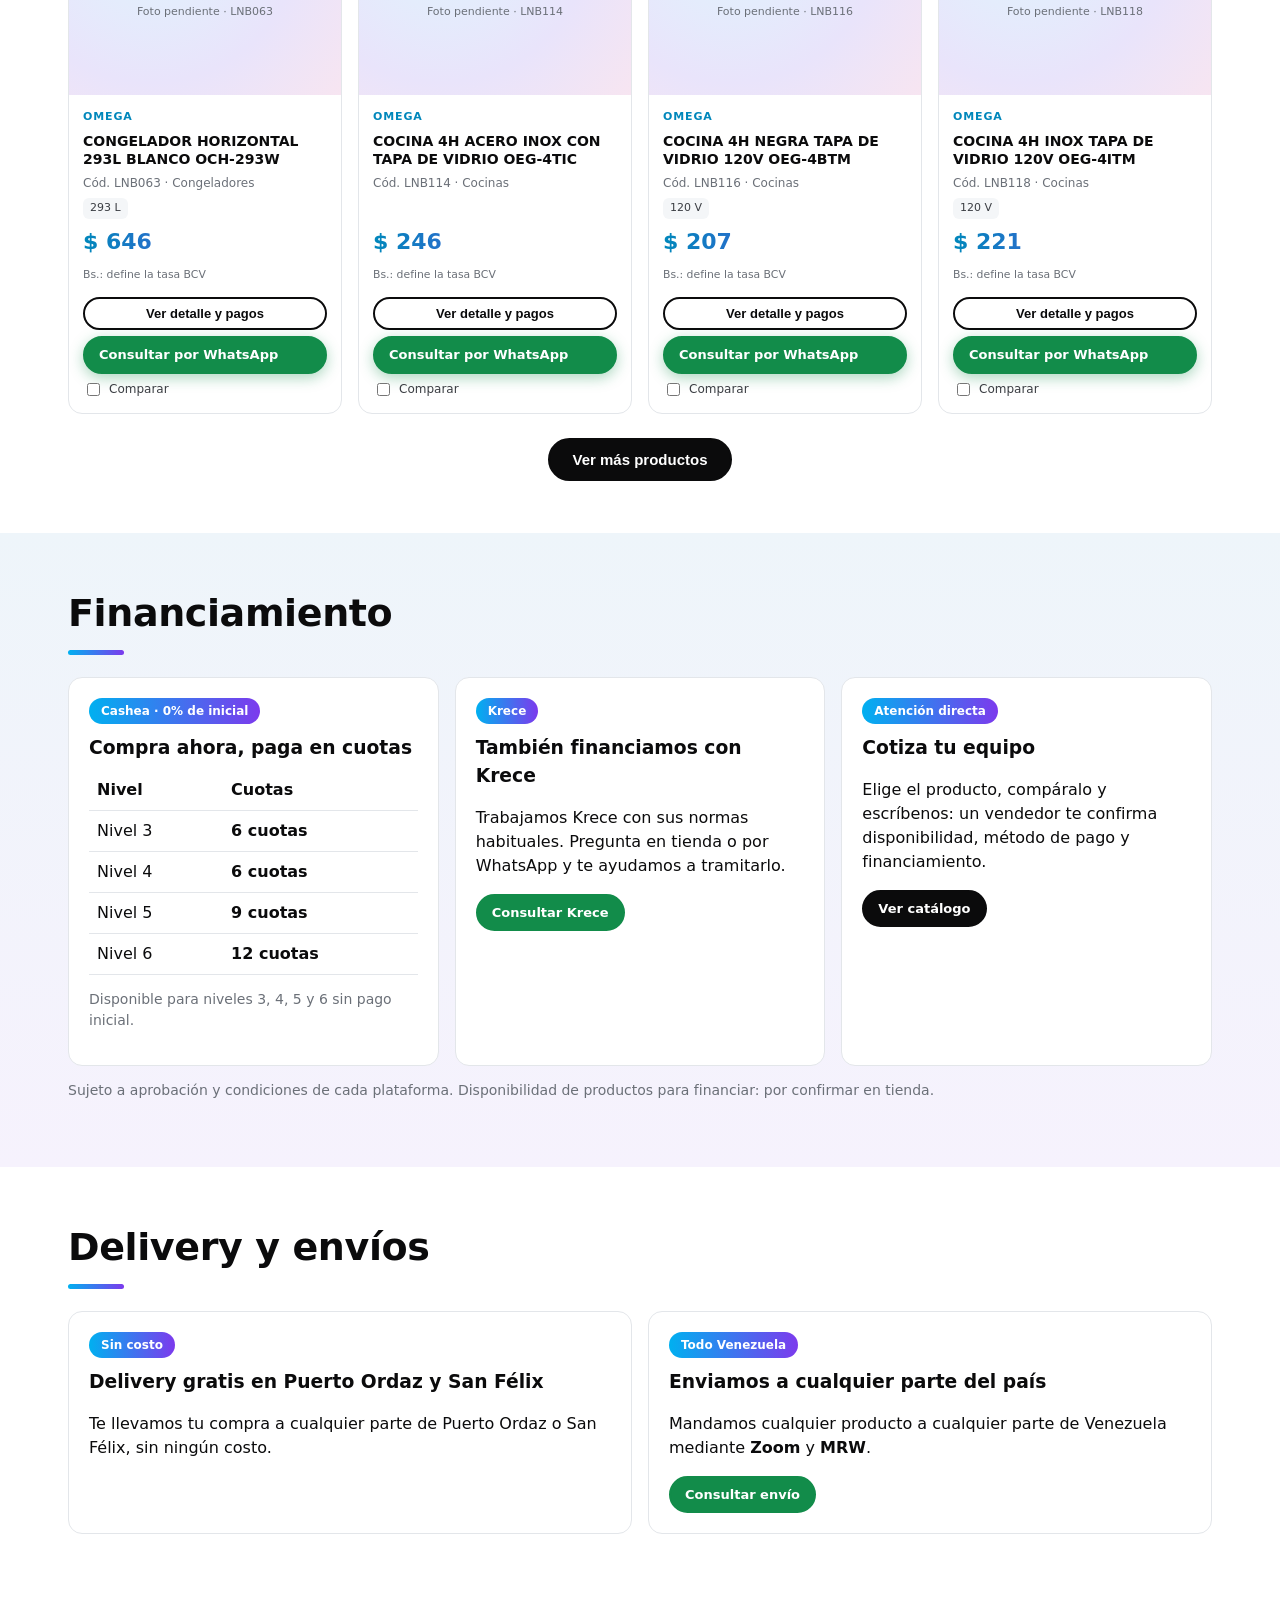
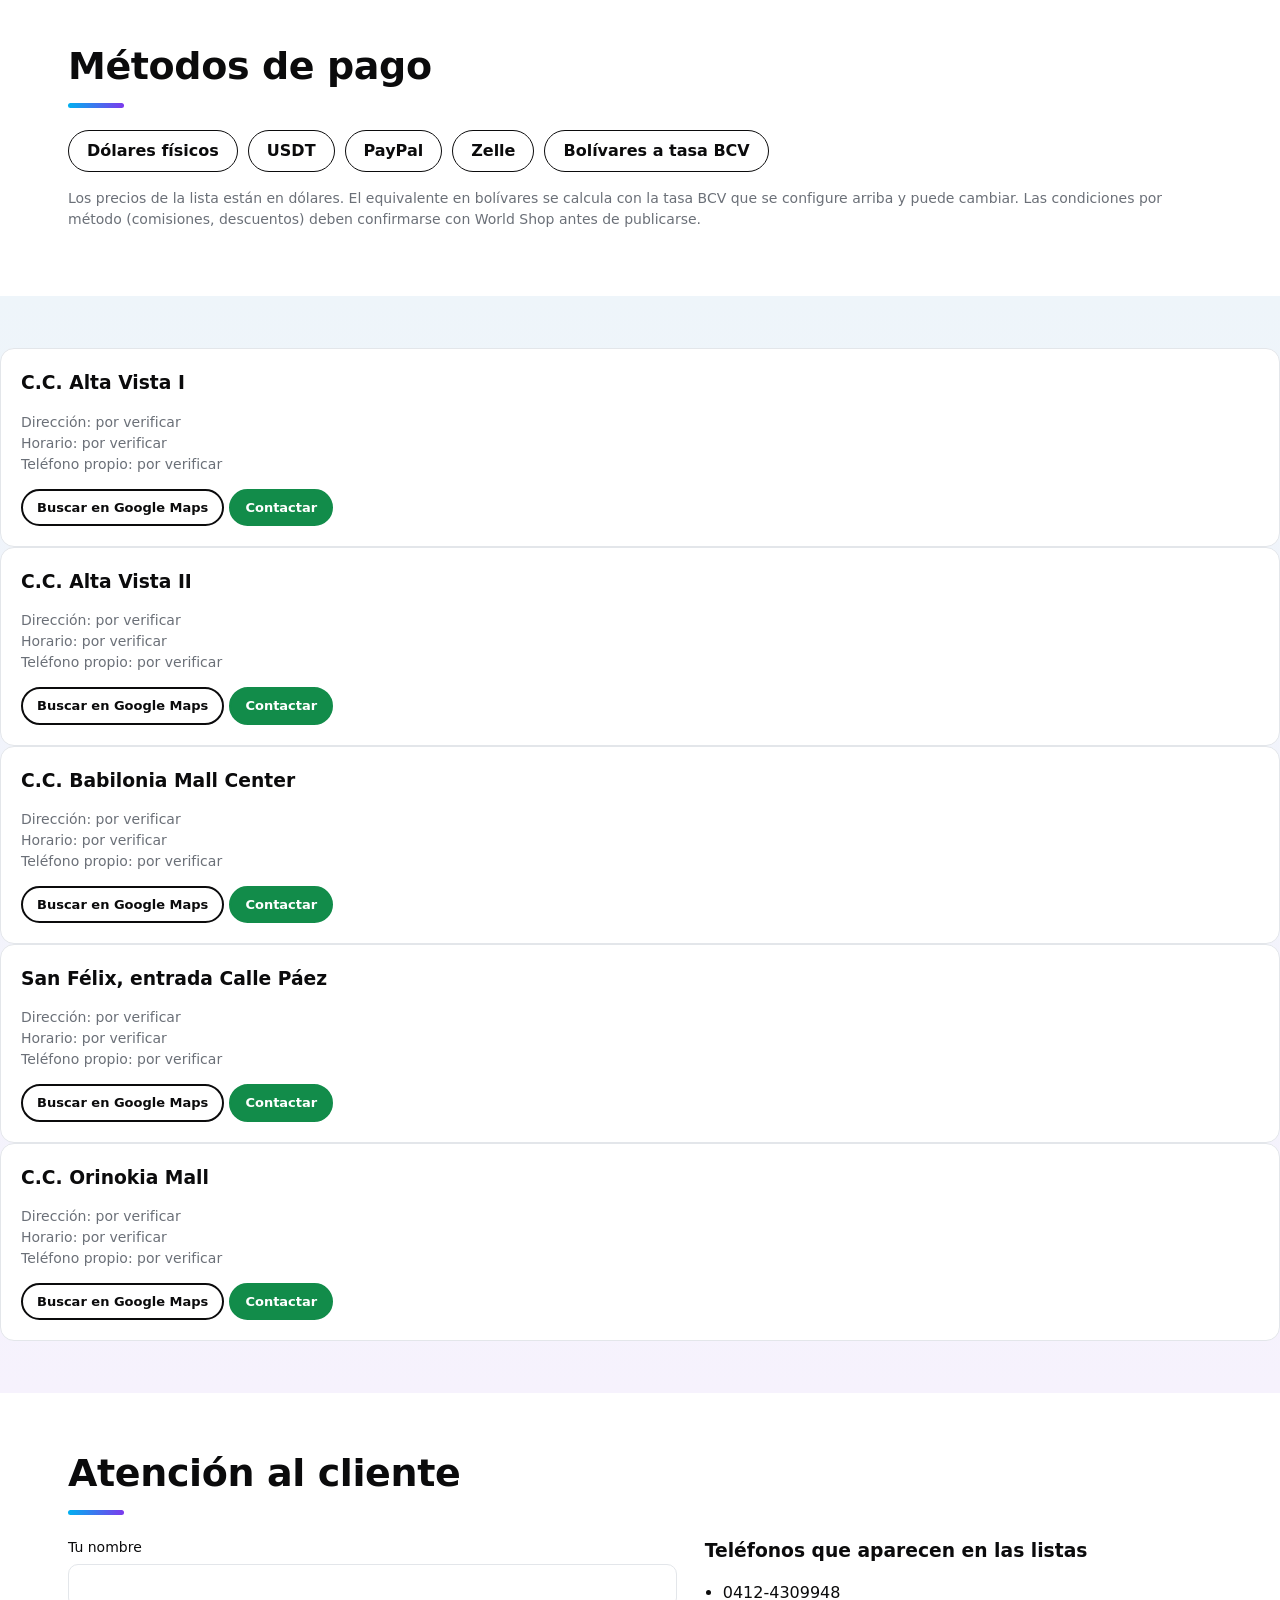
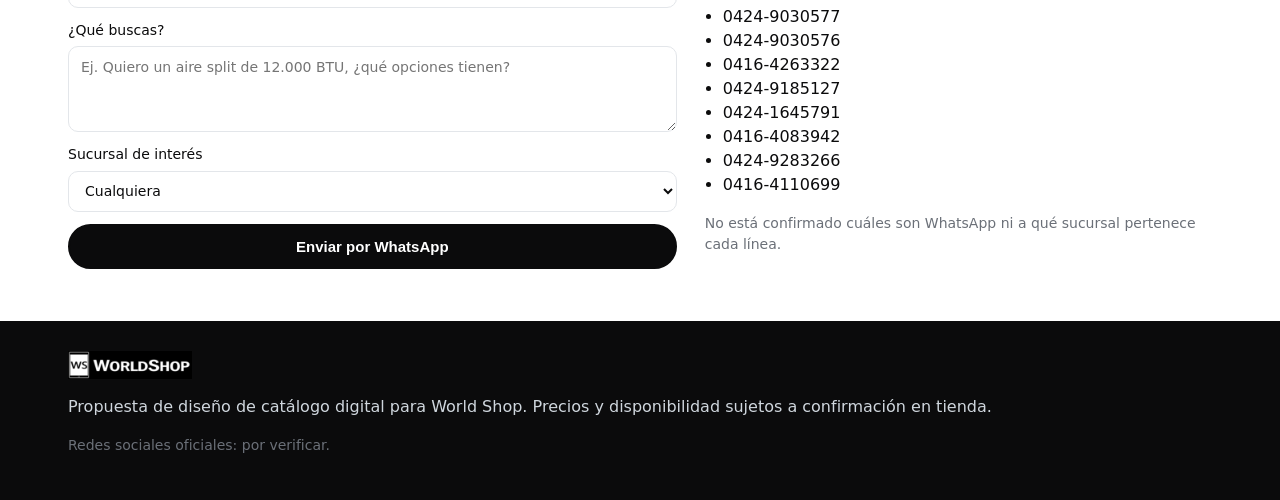
==== commit 9e05ae46: "Add files via upload" ====
--- a/index.html
+++ b/index.html
@@ -5,10 +5,15 @@
 <meta name="viewport" content="width=device-width, initial-scale=1">
 <title>World Shop · Catálogo digital (propuesta)</title>
 <meta name="description" content="Propuesta de catálogo digital para World Shop: teléfonos, tecnología y línea blanca con consulta directa por WhatsApp.">
+<link rel="icon" type="image/png" href="assets/logo/favicon.png">
+<link rel="apple-touch-icon" href="assets/logo/favicon.png">
 <link rel="stylesheet" href="css/styles.css">
 </head>
 <body>
+<div id="aviso" style="background:#fff3cd;color:#664d03;border:2px solid #ffda6a;padding:14px;font:16px/1.4 Arial,sans-serif;margin:0">
+<b>La página se abrió incompleta.</b> Esto pasa cuando abres <code>index.html</code> dentro del ZIP o fuera de su carpeta. Solución: haz clic derecho en <code>world-shop.zip</code> → <b>Extraer todo…</b>, abre la carpeta extraída <code>world-shop</code> y entonces abre <code>index.html</code>. O abre directamente <b>World-Shop-TODO-EN-UNO.html</b>, que funciona solo.</div>
 <a class="skip" href="#catalogo">Saltar al catálogo</a>
+<div class="annc" role="region" aria-label="Avisos"><div class="annc-t" id="annc"><span>🚚 Delivery GRATIS en Puerto Ordaz y San Félix</span><span>💳 Cashea con 0% de inicial · También Krece</span><span>📦 Enviamos a toda Venezuela por Zoom y MRW</span><span>💬 Cotiza por WhatsApp en segundos</span></div></div>
 <header class="hdr">
   <div class="wrap hdr-in">
     <a class="logo" href="#inicio" aria-label="World Shop, inicio"><img src="assets/logo/worldshop-logo-provisional.png" alt="World Shop" height="34"></a>
@@ -24,15 +29,34 @@
 <main id="inicio">
 <section class="hero">
   <div class="glow g1"></div><div class="glow g2"></div>
-  <div class="wrap hero-in">
+  <div class="wrap hero-in hero-grid"><div class="hero-txt">
     <p class="eyebrow"><span class="dot"></span> Teléfonos · Tecnología · Línea blanca</p>
-    <h1>Todo lo que buscas, <em>al mejor precio</em> y a un mensaje de distancia.</h1>
+    <h1>Tus <span class="rotw"><em id="rot">teléfonos</em></span> al mejor precio, a un mensaje de distancia.</h1>
     <p class="lead">Explora <strong id="totalProd">—</strong> productos con precio en dólares y bolívares, compara modelos y habla con un vendedor por WhatsApp en segundos.</p>
     <div class="hero-cta"><a class="btn big" href="#catalogo">Explorar catálogo →</a><a class="btn ghost big" href="#sucursales">Encuentra tu tienda</a></div>
-    <ul class="stats"><li><b>5</b><span>sucursales</span></li><li><b id="stCat">19</b><span>categorías</span></li><li><b id="stMarca">—</b><span>marcas</span></li><li><b>0%</b><span>inicial con Cashea</span></li><li><b>Gratis</b><span>delivery en Pto. Ordaz y San Félix</span></li></ul>
-  </div>
+    <ul class="stats"><li><b>5</b><span>sucursales</span></li><li><b id="stCat">19</b><span>categorías</span></li><li><b id="stMarca">—</b><span>marcas</span></li><li><b>0%</b><span>inicial con Cashea</span></li><li><b>Gratis</b><span>delivery en Pto. Ordaz y San Félix</span></li></ul></div>
+    <div class="scene" id="scene" aria-label="Vista 3D de productos destacados">
+      <div class="stage" id="stage">
+        <div class="ring r1"></div><div class="ring r2"></div>
+        <button class="dev phone" data-code="TLF011" aria-label="Ver iPhone"><i class="notch"></i><i class="scr"></i><i class="cam"></i><span class="tag"></span></button>
+        <button class="dev tv" data-code="LNB861" aria-label="Ver televisor"><i class="scr"></i><i class="stand"></i><span class="tag"></span></button>
+        <button class="dev ac" data-code="LNB099" aria-label="Ver aire acondicionado"><i class="vent"></i><i class="led"></i><span class="tag"></span></button>
+        <button class="dev fridge" data-code="LNB539" aria-label="Ver refrigerador"><i class="door a"></i><i class="door b"></i><span class="tag"></span></button>
+        <button class="dev lap" data-code="LTP043" aria-label="Ver laptop"><i class="scr"></i><i class="base"></i><span class="tag"></span></button>
+        <i class="pt p1"></i><i class="pt p2"></i><i class="pt p3"></i><i class="pt p4"></i><i class="pt p5"></i><i class="pt p6"></i>
+      </div>
+    </div>
+  
+</div>
 </section>
 <div class="marquee" aria-hidden="true"><div id="marq"></div></div>
+
+<section class="benef"><div class="wrap benef-in">
+  <div><b>🚚 Delivery gratis</b><span>Puerto Ordaz y San Félix</span></div>
+  <div><b>💳 Cashea y Krece</b><span>0% de inicial con Cashea</span></div>
+  <div><b>📦 Envíos nacionales</b><span>Zoom y MRW a todo el país</span></div>
+  <div><b>💬 Atención directa</b><span>Un vendedor por WhatsApp</span></div>
+</div></section>
 
 <section id="categorias" class="sec"><div class="wrap">
   <h2>Categorías</h2>
@@ -46,6 +70,9 @@
 
 <section id="catalogo" class="sec"><div class="wrap">
   <h2>Catálogo completo</h2>
+  <div class="quick" id="quick" aria-label="Atajos de precio">
+    <span>Atajos:</span><button type="button" data-p="0-200">Hasta $200</button><button type="button" data-p="200-500">$200 – $500</button><button type="button" data-p="500-1000">$500 – $1.000</button><button type="button" data-p="1000-">Más de $1.000</button><button type="button" data-q="iphone">iPhone</button><button type="button" data-q="samsung">Samsung</button><button type="button" data-q="aire split">Aires Split</button><button type="button" data-q="televisor">Televisores</button>
+  </div>
   <form class="filters" id="filtros" role="search" onsubmit="return false">
     <label class="f-search"><span class="sr">Buscar</span><input id="q" type="search" placeholder="Buscar por nombre, marca, modelo o código (ej. iPhone 17, LNB043)" autocomplete="off"></label>
     <label><span>Línea</span><select id="fLinea"><option value="">Todas</option></select></label>
@@ -139,5 +166,6 @@
 <script src="js/products.js"></script>
 <script src="js/images.js"></script>
 <script src="js/script.js"></script>
+<script>if(!window.PRODUCTOS){var a=document.getElementById("aviso");a.style.display="block";}</script>
 </body>
 </html>
--- a/css/styles.css
+++ b/css/styles.css
@@ -83,3 +83,75 @@
 
 .fin .badge{display:inline-block;background:linear-gradient(90deg,var(--acc),var(--acc2));color:#fff;font-weight:700;font-size:12px;border-radius:999px;padding:4px 12px;margin-bottom:10px}
 .lv{width:100%;border-collapse:collapse;margin:6px 0 10px}.lv th,.lv td{border-bottom:1px solid var(--line);padding:8px;text-align:left}.lv td:last-child{font-weight:700}
+
+#aviso{display:none}
+
+/* ===== Conversión ===== */
+.annc{background:linear-gradient(90deg,#0b0b0c,#1b2630);color:#fff;overflow:hidden;font-size:13.5px;font-weight:600}
+.annc-t{display:flex;width:max-content;animation:annc 32s linear infinite}.annc-t span{padding:9px 38px;white-space:nowrap}
+@keyframes annc{to{transform:translateX(-50%)}}
+.benef{background:#fff;border-bottom:1px solid var(--line)}.benef-in{display:grid;grid-template-columns:repeat(4,1fr);gap:10px;padding:16px 18px}
+.benef-in div{display:flex;flex-direction:column;padding:6px 10px;border-left:3px solid var(--acc)}.benef-in b{font-size:15px}.benef-in span{font-size:13px;color:var(--muted)}
+.quick{display:flex;flex-wrap:wrap;gap:8px;align-items:center;margin:0 0 16px}.quick span{font-size:13px;color:var(--muted);font-weight:600}
+.quick button{border:1px solid var(--ink);background:#fff;border-radius:999px;padding:7px 14px;font:600 13px inherit;font-family:inherit;cursor:pointer;transition:.15s}
+.quick button:hover{background:var(--acc);border-color:var(--acc);color:#04202c;transform:translateY(-2px)}
+.card{position:relative}.ribbon{position:absolute;top:10px;left:10px;z-index:2;background:var(--acc2);color:#fff;font-size:11px;font-weight:700;border-radius:999px;padding:3px 10px}
+.finbox{background:linear-gradient(135deg,#e8f8ff,#f1ecff);border:1px solid #cfeaf7;border-radius:12px;padding:10px 12px;margin:10px 0;font-size:13px;display:grid;gap:4px}
+.rv{opacity:0;transform:translateY(22px);transition:opacity .6s,transform .6s}.rv.in{opacity:1;transform:none}
+.card .btn.wa{animation:none;box-shadow:0 4px 14px rgba(18,140,74,.35)}
+@media(max-width:820px){.benef-in{grid-template-columns:repeat(2,1fr)}.annc-t span{padding:8px 24px}}
+
+/* ===== Portada 3D ===== */
+.hero-grid{display:grid;grid-template-columns:1.05fr .95fr;gap:20px;align-items:center}
+.rotw{display:inline-block;min-width:1ch}.rotw em{display:inline-block;transition:.35s;transform-origin:50% 100%}
+.rotw em.out{opacity:0;transform:translateY(.45em) rotateX(70deg)}
+.scene{perspective:1100px;height:520px;position:relative;display:flex;align-items:center;justify-content:center;touch-action:pan-y}
+.stage{position:relative;width:440px;height:440px;transform-style:preserve-3d}
+.ring{position:absolute;left:50%;top:50%;border-radius:50%;border:2px solid rgba(0,176,240,.35);transform-style:preserve-3d}
+.r1{width:420px;height:420px;margin:-210px;transform:rotateX(75deg) translateZ(-120px);box-shadow:0 0 40px rgba(0,176,240,.35),inset 0 0 40px rgba(124,58,237,.25);animation:spin 18s linear infinite}
+.r2{width:300px;height:300px;margin:-150px;border-color:rgba(167,139,250,.45);transform:rotateX(75deg) translateZ(-120px);animation:spin 11s linear infinite reverse}
+@keyframes spin{to{rotate:z 360deg}}
+.dev{position:absolute;border:0;padding:0;background:none;cursor:pointer;transform-style:preserve-3d;font:inherit;color:#fff}
+.dev .tag{position:absolute;left:50%;bottom:-46px;transform:translateX(-50%) translateZ(30px);background:rgba(10,14,20,.86);border:1px solid rgba(255,255,255,.2);border-radius:12px;padding:6px 12px;display:flex;flex-direction:column;align-items:center;white-space:nowrap;backdrop-filter:blur(6px);transition:.25s}
+.dev .tag b{font-size:11px;font-weight:600;max-width:200px;overflow:hidden;text-overflow:ellipsis}.dev .tag span{font-size:16px;font-weight:800;color:var(--acc)}
+.dev:hover .tag{background:var(--acc);}.dev:hover .tag b,.dev:hover .tag span{color:#04202c}
+.dev i{position:absolute;display:block}
+/* teléfono */
+.phone{width:132px;height:268px;left:150px;top:70px;border-radius:26px;background:linear-gradient(145deg,#2a2f38,#0b0d11);box-shadow:0 0 0 3px #4b5563,0 30px 60px rgba(0,0,0,.55),0 0 50px rgba(0,176,240,.3);transform:translateZ(110px) rotateY(-8deg);animation:fl1 5s ease-in-out infinite}
+.phone .scr{inset:8px;border-radius:19px;background:linear-gradient(160deg,#00b0f0,#7c3aed 55%,#f472b6)}
+.phone .notch{left:50%;top:13px;width:46px;height:12px;margin-left:-23px;background:#000;border-radius:9px;z-index:2}.phone .cam{right:12px;bottom:12px;width:30px;height:30px;border-radius:9px;background:#111;box-shadow:inset 0 0 0 3px #333;z-index:2}
+/* tv */
+.tv{width:230px;height:134px;left:-30px;top:40px;border-radius:8px;background:#0b0d11;box-shadow:0 0 0 4px #1f2937,0 26px 50px rgba(0,0,0,.5);transform:translateZ(10px) rotateY(18deg);animation:fl2 6s ease-in-out infinite}
+.tv .scr{inset:5px;border-radius:4px;background:linear-gradient(120deg,#0ea5e9,#6d28d9,#ec4899);background-size:200% 200%;animation:shine 6s linear infinite}
+.tv .stand{left:50%;bottom:-16px;width:80px;height:10px;margin-left:-40px;background:#374151;border-radius:3px;transform:translateZ(-2px)}
+@keyframes shine{50%{background-position:100% 100%}}
+/* aire */
+.ac{width:230px;height:70px;left:190px;top:12px;border-radius:14px;background:linear-gradient(#fff,#d9dee5);box-shadow:0 22px 40px rgba(0,0,0,.45),0 0 30px rgba(0,176,240,.25);transform:translateZ(-40px) rotateY(-14deg);animation:fl3 7s ease-in-out infinite;color:#111}
+.ac .vent{left:14px;right:14px;bottom:10px;height:10px;border-radius:6px;background:repeating-linear-gradient(90deg,#aab3bf 0 6px,#cfd6df 6px 10px)}.ac .led{right:16px;top:12px;width:8px;height:8px;border-radius:50%;background:#22c55e;box-shadow:0 0 10px #22c55e}
+.ac .tag{bottom:-52px}
+/* nevera */
+.fridge{width:104px;height:236px;left:-6px;top:200px;border-radius:12px;background:linear-gradient(135deg,#e5e7eb,#9ca3af);box-shadow:0 26px 50px rgba(0,0,0,.5);transform:translateZ(60px) rotateY(22deg);animation:fl2 6.5s ease-in-out infinite reverse;color:#111}
+.fridge .door{left:6px;right:6px;border-radius:7px;background:linear-gradient(135deg,#f9fafb,#cbd5e1)}.fridge .a{top:6px;height:78px}.fridge .b{top:92px;bottom:6px}
+.fridge .door::after{content:"";position:absolute;right:7px;top:14px;width:4px;height:34px;border-radius:3px;background:#64748b}
+/* laptop */
+.lap{width:190px;height:118px;left:240px;top:250px;transform:translateZ(80px) rotateY(-20deg);animation:fl1 5.5s ease-in-out infinite reverse}
+.lap .scr{left:14px;right:14px;top:0;height:92px;border-radius:8px 8px 2px 2px;background:linear-gradient(135deg,#10b981,#0ea5e9 50%,#6366f1);box-shadow:0 0 0 4px #1f2937,0 20px 40px rgba(0,0,0,.5)}
+.lap .base{left:0;right:0;top:96px;height:10px;border-radius:0 0 12px 12px;background:linear-gradient(#cbd5e1,#64748b)}
+@keyframes fl1{50%{translate:0 -16px}}@keyframes fl2{50%{translate:0 12px}}@keyframes fl3{50%{translate:0 -10px}}
+.pt{width:9px;height:9px;border-radius:50%;background:var(--acc);box-shadow:0 0 14px var(--acc);animation:fl1 4s ease-in-out infinite}
+.p1{left:20px;top:10px;transform:translateZ(120px)}.p2{left:400px;top:90px;transform:translateZ(60px);background:#a78bfa;box-shadow:0 0 14px #a78bfa}.p3{left:200px;top:420px;transform:translateZ(140px)}
+.p4{left:60px;top:150px;transform:translateZ(-80px);background:#f472b6;box-shadow:0 0 14px #f472b6}.p5{left:360px;top:380px;transform:translateZ(-60px)}.p6{left:300px;top:30px;transform:translateZ(150px);background:#fff;box-shadow:0 0 14px #fff}
+@media(max-width:900px){.hero-grid{grid-template-columns:1fr}.scene{height:440px;transform:scale(.78);transform-origin:50% 0;margin-bottom:-90px}}
+@media(max-width:480px){.scene{transform:scale(.62);height:420px;margin-bottom:-130px}.hero{padding:56px 0 40px}}
+/* ajuste de composición */
+.stage{width:540px;height:470px}.scene{height:560px}
+.tv{left:-60px;top:30px}.phone{left:200px;top:60px}.ac{left:310px;top:-10px;width:200px}
+.fridge{left:-20px;top:260px}.lap{left:330px;top:290px;width:180px}
+.r1{width:470px;height:470px;margin:-235px;left:55%}.r2{left:55%}
+.p2{left:500px}.p5{left:440px}
+@media(max-width:900px){.scene{height:500px;transform:scale(.72);margin-bottom:-120px}}
+@media(max-width:480px){.scene{transform:scale(.58);height:480px;margin-bottom:-160px}}
+/* móvil: evitar desbordes */
+.hero-grid>*{min-width:0}.hero{overflow:hidden}html,body{overflow-x:hidden}
+@media(max-width:900px){.scene{width:100%;overflow:visible;justify-content:center}.stage{flex:none}}
+@media(max-width:900px){.stage{translate:34px 0}}
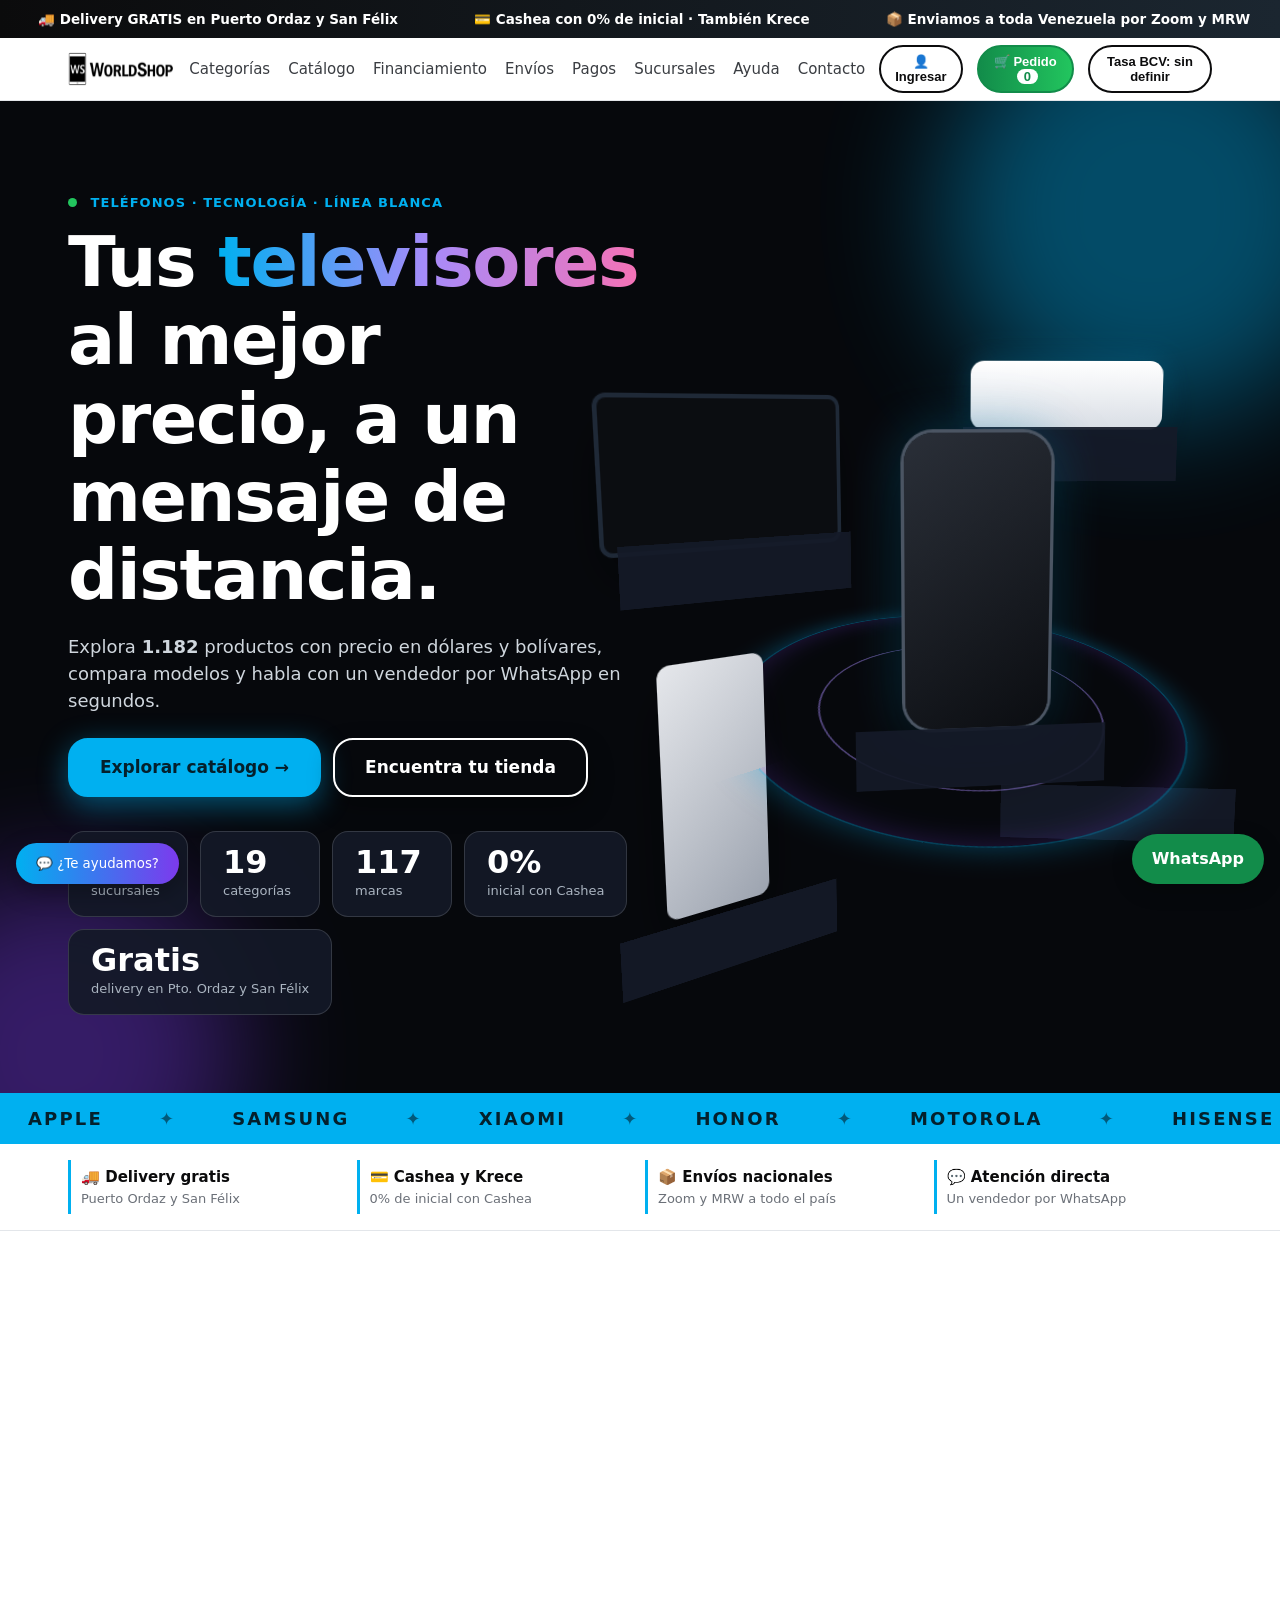
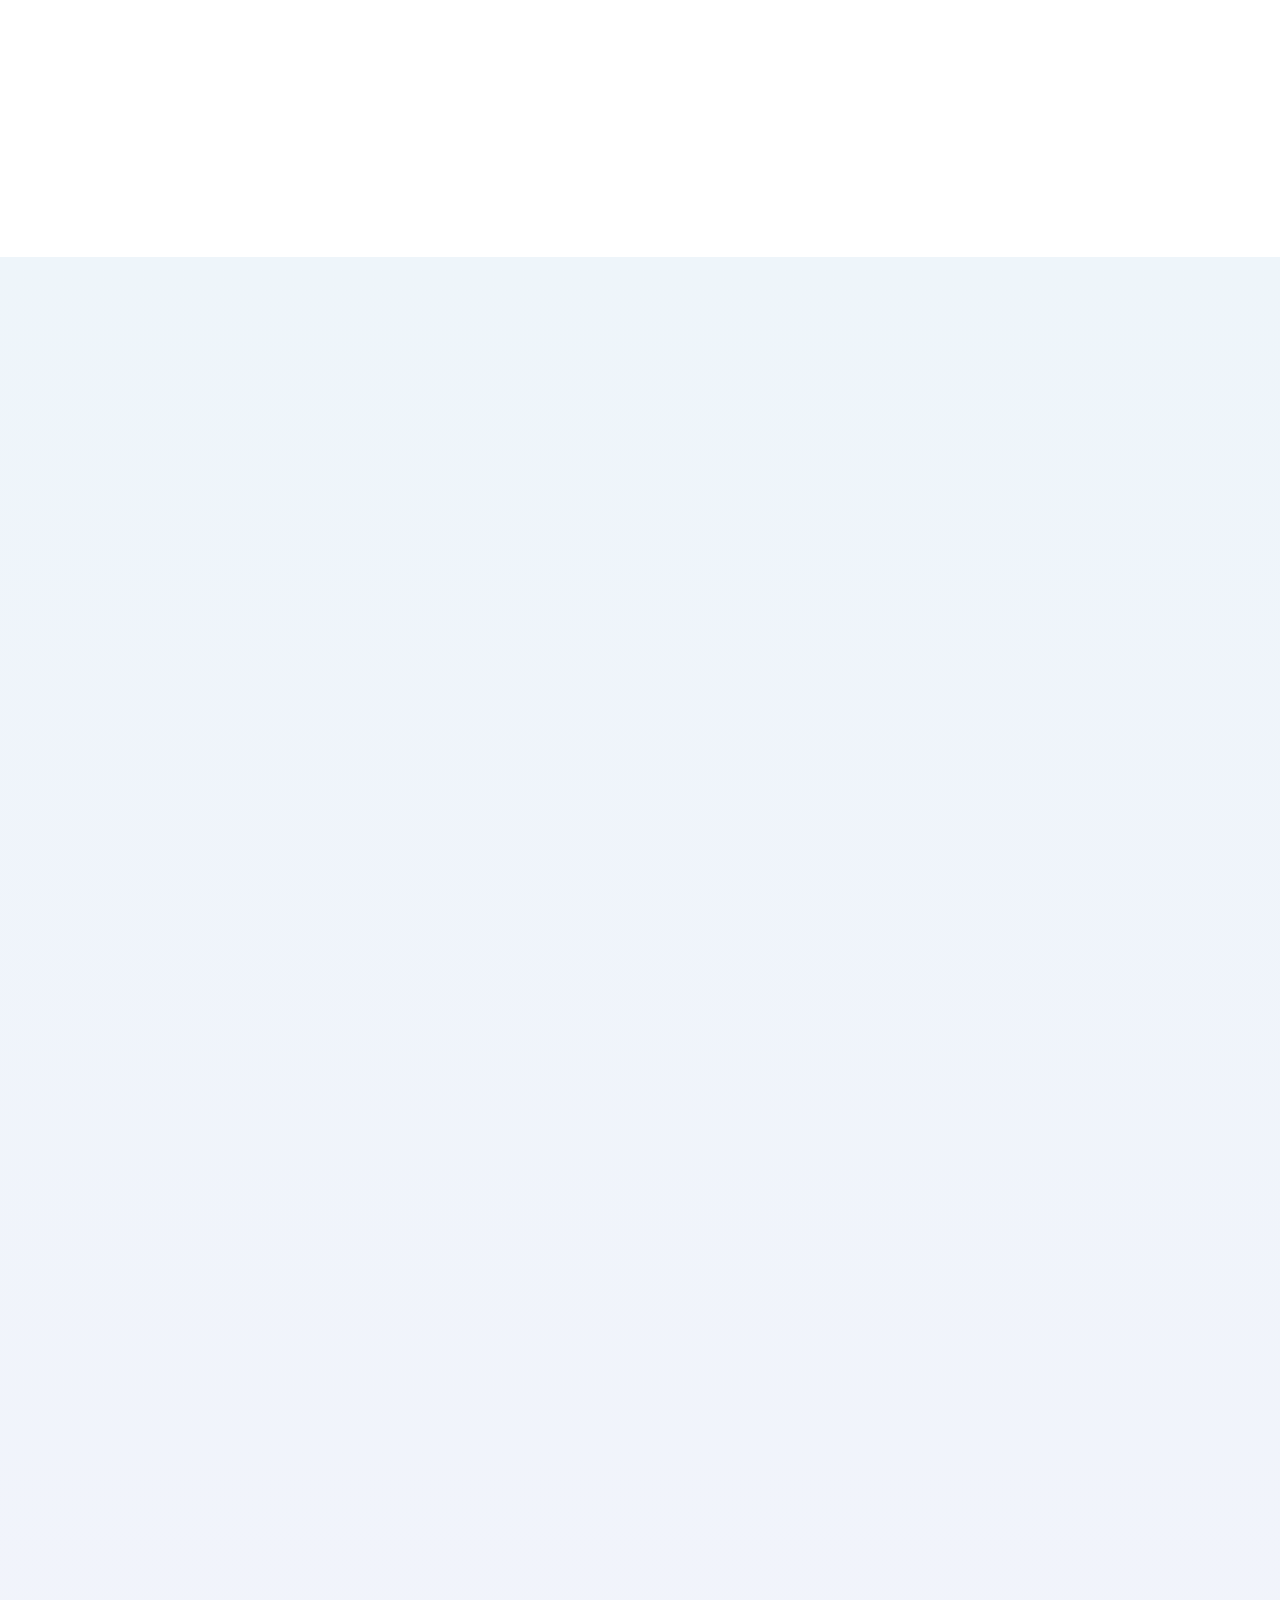
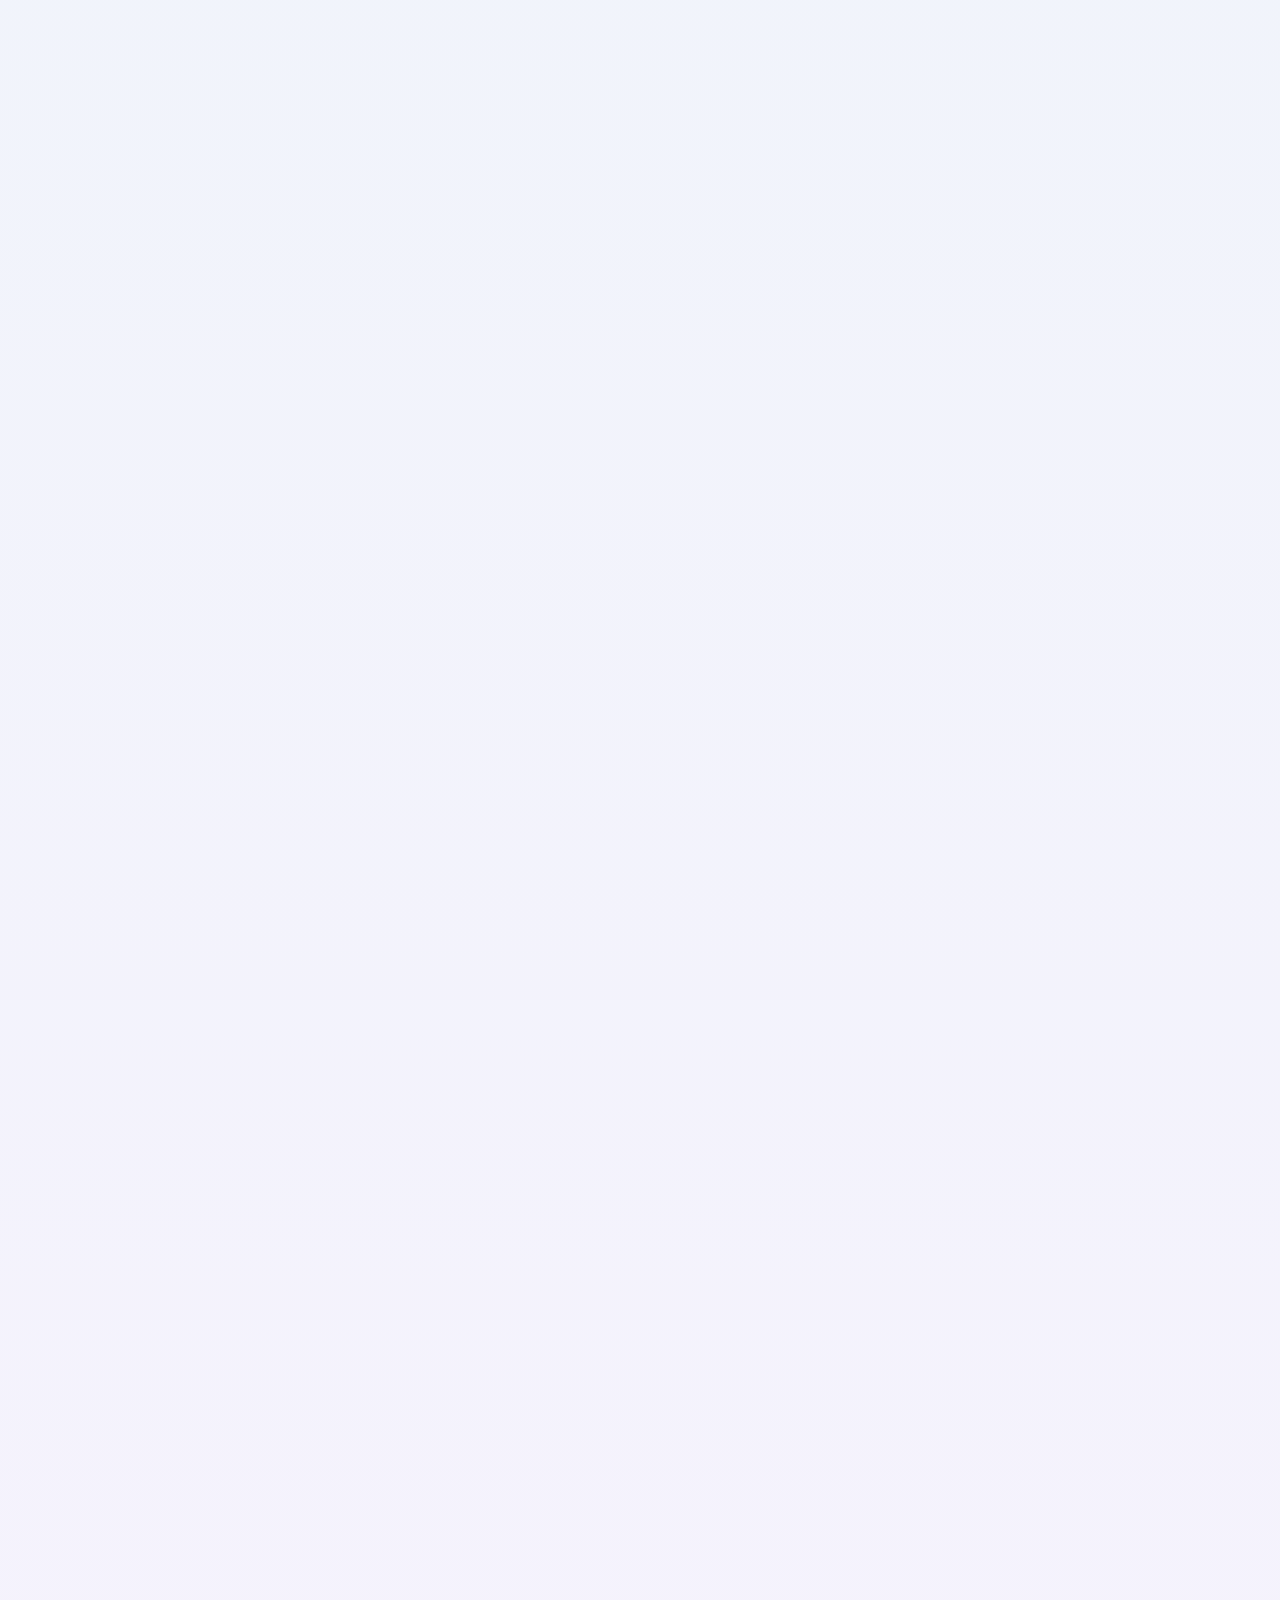
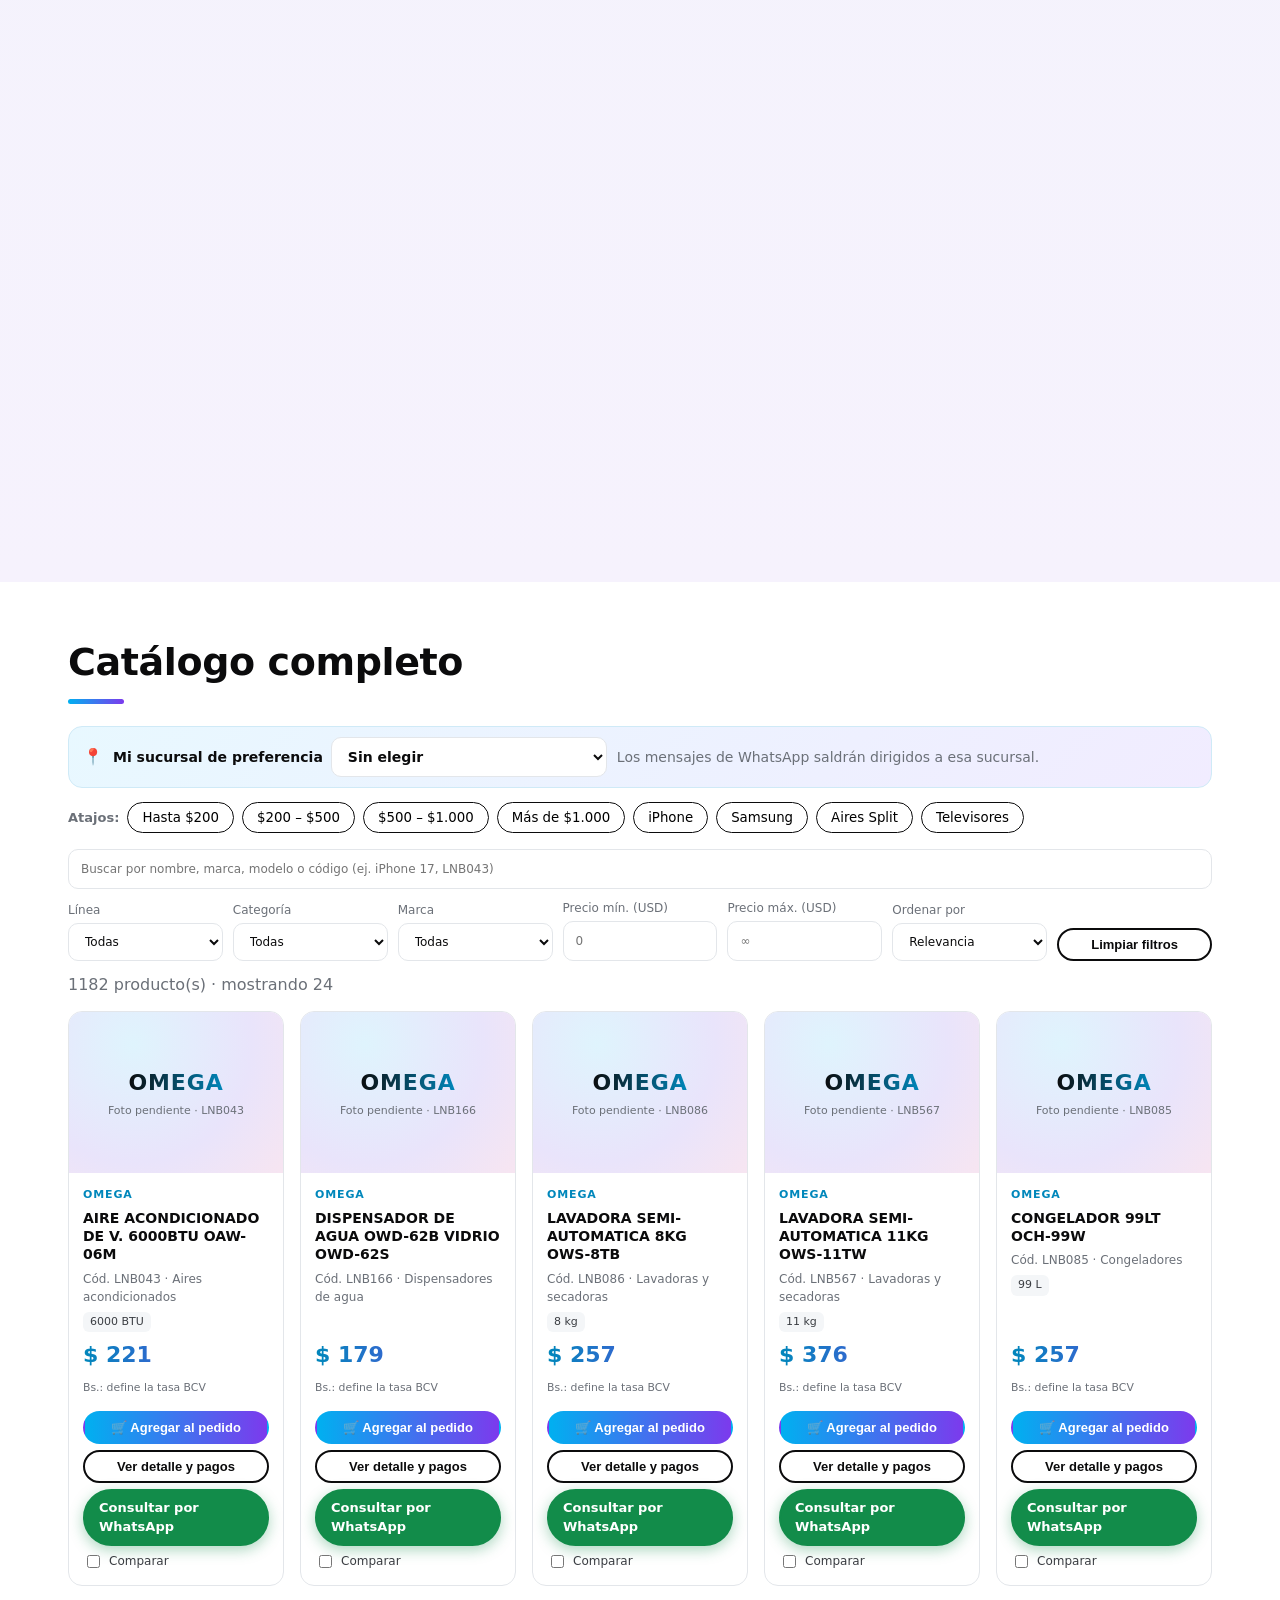
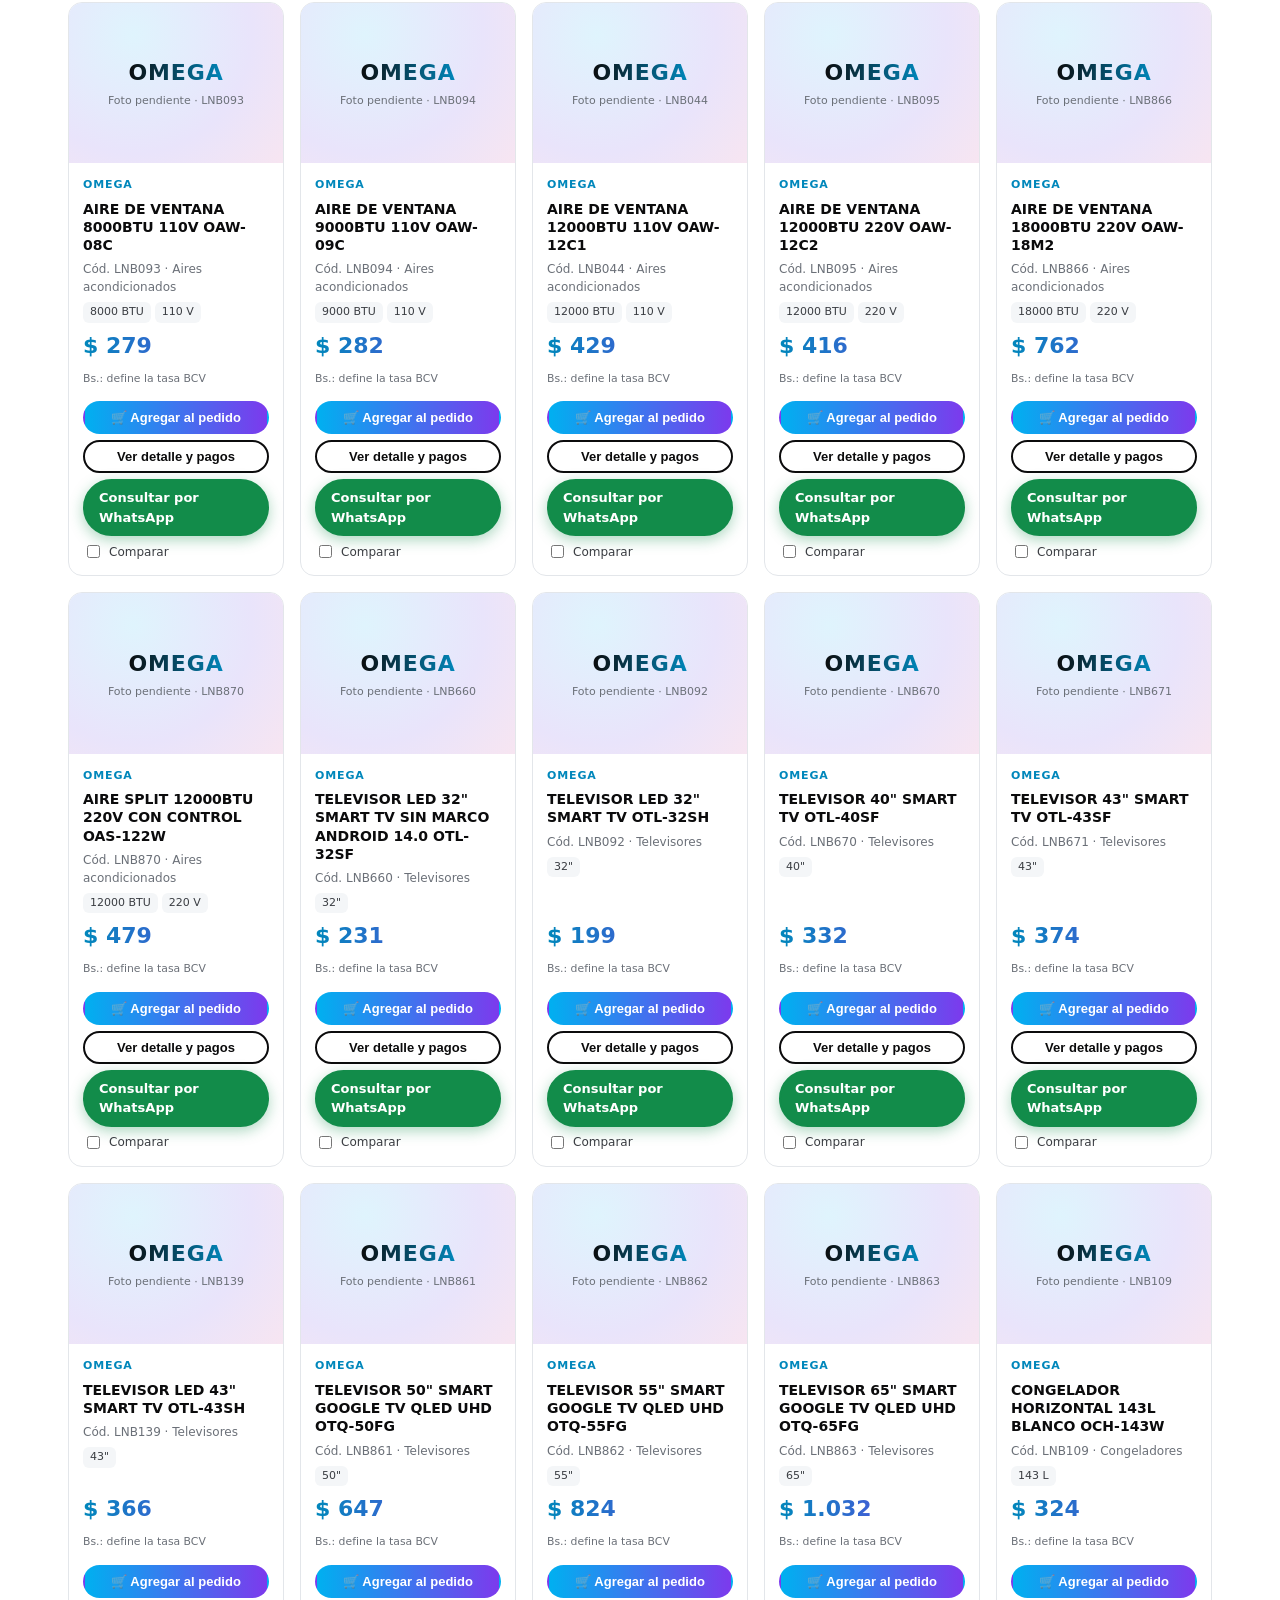
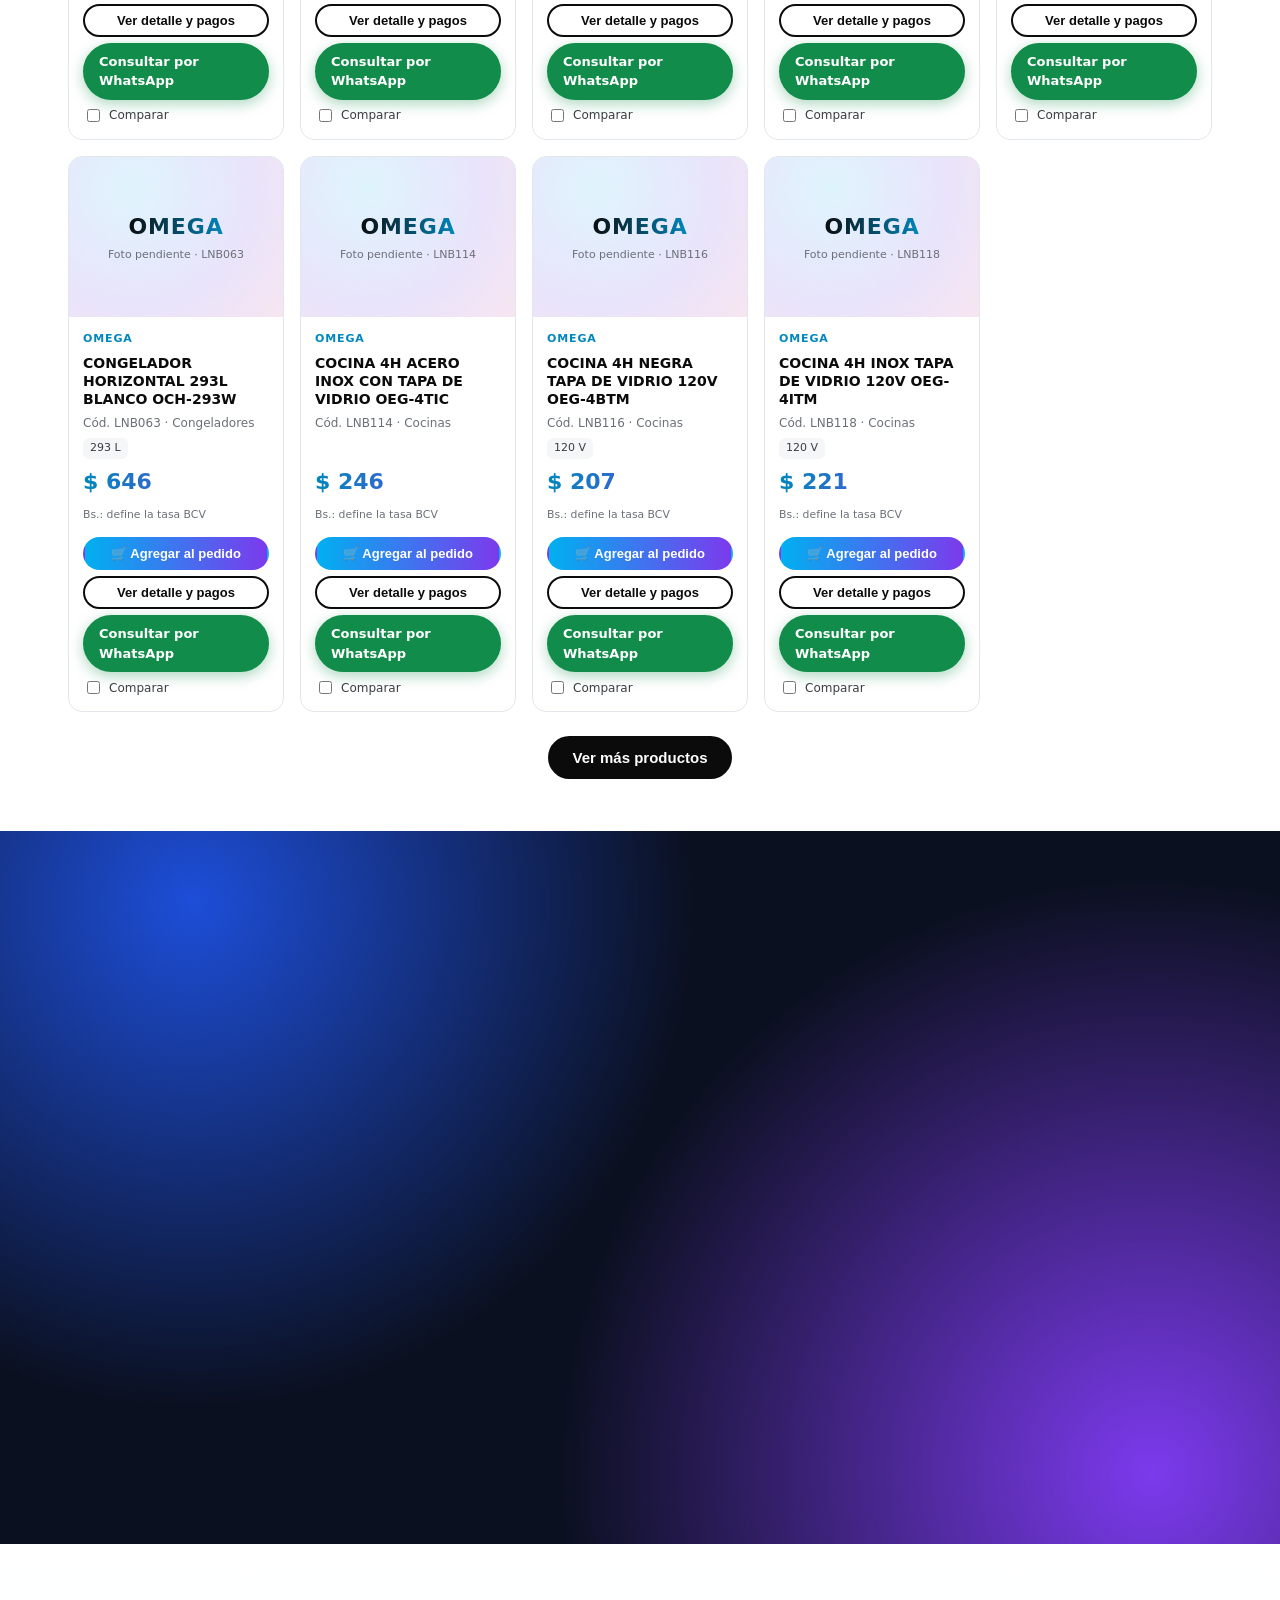
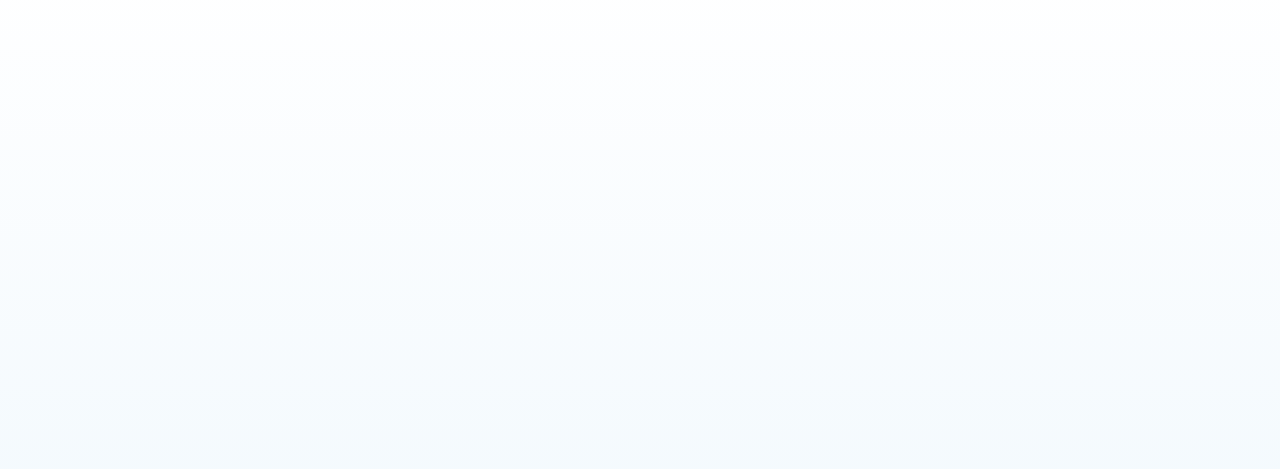
==== commit d07ed543: "Add files via upload" ====
--- a/index.html
+++ b/index.html
@@ -2,7 +2,8 @@
 <html lang="es">
 <head>
 <meta charset="utf-8">
-<meta name="viewport" content="width=device-width, initial-scale=1">
+<meta name="viewport" content="width=device-width, initial-scale=1, viewport-fit=cover">
+<meta name="theme-color" content="#0b0b0c">
 <title>World Shop · Catálogo digital (propuesta)</title>
 <meta name="description" content="Propuesta de catálogo digital para World Shop: teléfonos, tecnología y línea blanca con consulta directa por WhatsApp.">
 <link rel="icon" type="image/png" href="assets/logo/favicon.png">
@@ -20,8 +21,10 @@
     <button class="burger" id="burger" aria-label="Abrir menú" aria-expanded="false" aria-controls="nav">☰</button>
     <nav id="nav" class="nav" aria-label="Principal">
       <a href="#categorias">Categorías</a><a href="#catalogo">Catálogo</a><a href="#promociones">Financiamiento</a>
-      <a href="#envios">Envíos</a><a href="#pagos">Pagos</a><a href="#sucursales">Sucursales</a><a href="#contacto">Contacto</a>
+      <a href="#envios">Envíos</a><a href="#pagos">Pagos</a><a href="#sucursales">Sucursales</a><a href="#faq">Ayuda</a><a href="#contacto">Contacto</a>
     </nav>
+    <button class="btn ghost small userbtn" id="userBtn" aria-label="Mi cuenta">👤 <span class="cl">Ingresar</span></button>
+    <button class="btn small cartbtn" id="cartBtn" aria-label="Ver mi pedido">🛒 <span class="cl">Pedido</span> <span id="cartN">0</span></button>
     <button class="btn ghost small" id="btnTasa">Tasa BCV: <span id="tasaLabel">sin definir</span></button>
   </div>
 </header>
@@ -70,6 +73,7 @@
 
 <section id="catalogo" class="sec"><div class="wrap">
   <h2>Catálogo completo</h2>
+  <div class="misuc">📍 <label>Mi sucursal de preferencia <select id="miSuc"><option value="">Sin elegir</option></select></label><span class="muted">Los mensajes de WhatsApp saldrán dirigidos a esa sucursal.</span></div>
   <div class="quick" id="quick" aria-label="Atajos de precio">
     <span>Atajos:</span><button type="button" data-p="0-200">Hasta $200</button><button type="button" data-p="200-500">$200 – $500</button><button type="button" data-p="500-1000">$500 – $1.000</button><button type="button" data-p="1000-">Más de $1.000</button><button type="button" data-q="iphone">iPhone</button><button type="button" data-q="samsung">Samsung</button><button type="button" data-q="aire split">Aires Split</button><button type="button" data-q="televisor">Televisores</button>
   </div>
@@ -89,62 +93,149 @@
   <div class="more"><button class="btn" id="mas">Ver más productos</button></div>
 </div></section>
 
-<section id="promociones" class="sec alt"><div class="wrap">
-  <h2>Financiamiento</h2>
-  <div class="cards2">
-    <article class="card-p fin"><span class="badge">Cashea · 0% de inicial</span><h3>Compra ahora, paga en cuotas</h3>
-      <table class="lv"><thead><tr><th>Nivel</th><th>Cuotas</th></tr></thead><tbody>
-      <tr><td>Nivel 3</td><td>6 cuotas</td></tr><tr><td>Nivel 4</td><td>6 cuotas</td></tr><tr><td>Nivel 5</td><td>9 cuotas</td></tr><tr><td>Nivel 6</td><td>12 cuotas</td></tr></tbody></table>
-      <p class="muted">Disponible para niveles 3, 4, 5 y 6 sin pago inicial.</p></article>
-    <article class="card-p fin"><span class="badge">Krece</span><h3>También financiamos con Krece</h3>
-      <p>Trabajamos Krece con sus normas habituales. Pregunta en tienda o por WhatsApp y te ayudamos a tramitarlo.</p>
+<section id="promociones" class="sec fin-sec"><div class="wrap">
+  <div class="fin-head"><h2>Financiamiento</h2><span class="stk s1">0% INICIAL</span><span class="stk s2">¡Estrena hoy!</span></div>
+  <div class="fin-grid">
+    <article class="cashea">
+      <span class="badge">💳 Cashea</span><h3>Llévatelo hoy y paga en cuotas</h3>
+      <p class="muted-w">Elige tu nivel y mira en cuántas cuotas puedes pagar, con 0% de inicial.</p>
+      <div class="lvls" id="lvls" role="tablist"></div>
+      <div class="lvl-out" id="lvlOut" aria-live="polite"></div>
+    </article>
+    <article class="krece"><span class="stk s3">¡También!</span><span class="badge">✨ Krece</span><h3>Financia con Krece</h3>
+      <p>Trabajamos Krece con sus normas habituales. Pregunta y te ayudamos a tramitarlo.</p>
       <a class="btn small wa" target="_blank" rel="noopener" id="waKrece">Consultar Krece</a></article>
-    <article class="card-p fin"><span class="badge">Atención directa</span><h3>Cotiza tu equipo</h3>
-      <p>Elige el producto, compáralo y escríbenos: un vendedor te confirma disponibilidad, método de pago y financiamiento.</p>
-      <a class="btn small" href="#catalogo">Ver catálogo</a></article>
+    <article class="how"><h3>Compra en 4 pasos</h3>
+      <ol><li><b>1</b> Elige tu equipo en el catálogo</li><li><b>2</b> Escríbenos por WhatsApp</li><li><b>3</b> Te asesoramos con Cashea o Krece</li><li><b>4</b> Recíbelo: delivery gratis en Pto. Ordaz y San Félix 🚚</li></ol>
+      <a class="btn small" href="#catalogo">Elegir mi equipo →</a></article>
   </div>
   <p class="muted">Sujeto a aprobación y condiciones de cada plataforma. Disponibilidad de productos para financiar: por confirmar en tienda.</p>
 </div></section>
 
-<section id="envios" class="sec"><div class="wrap">
+<section id="envios" class="sec env"><div class="wrap">
   <h2>Delivery y envíos</h2>
-  <div class="cards2">
-    <article class="card-p fin"><span class="badge">Sin costo</span><h3>Delivery gratis en Puerto Ordaz y San Félix</h3>
-      <p>Te llevamos tu compra a cualquier parte de Puerto Ordaz o San Félix, sin ningún costo.</p></article>
-    <article class="card-p fin"><span class="badge">Todo Venezuela</span><h3>Enviamos a cualquier parte del país</h3>
-      <p>Mandamos cualquier producto a cualquier parte de Venezuela mediante <b>Zoom</b> y <b>MRW</b>.</p>
-      <a class="btn small wa" target="_blank" rel="noopener" id="waEnvio">Consultar envío</a></article>
-  </div>
-</div></section>
-
-<section id="pagos" class="sec"><div class="wrap">
+  <div class="env-grid">
+    <article class="e-card e-local">
+      <span class="stk s1">¡GRATIS!</span>
+      <div class="truck3d" aria-hidden="true"><span>🚚</span></div>
+      <span class="badge">📍 Puerto Ordaz y San Félix</span>
+      <h3>Delivery sin ningún costo</h3>
+      <p>Te llevamos tu compra a cualquier parte de Puerto Ordaz o San Félix.</p>
+      <div class="road" aria-hidden="true"></div>
+    </article>
+    <article class="e-card e-nac">
+      <span class="badge">🇻🇪 Todo el país</span>
+      <h3>Enviamos a cualquier parte de Venezuela</h3>
+      <p>Mandamos cualquier producto mediante nuestros transportes aliados:</p>
+      <div class="carriers"><b>ZOOM</b><b>MRW</b></div>
+      <svg class="route" viewBox="0 0 520 190" role="img" aria-label="Esquema de envíos desde World Shop a todo el país">
+        <defs><linearGradient id="rg" x1="0" x2="1"><stop offset="0" stop-color="#00b0f0"/><stop offset="1" stop-color="#a78bfa"/></linearGradient></defs>
+        <path id="r1" d="M70 95 C 150 10, 250 10, 330 40" fill="none" stroke="url(#rg)" stroke-width="3" stroke-dasharray="7 8" class="dash"/>
+        <path id="r2" d="M70 95 C 160 95, 300 110, 440 95" fill="none" stroke="url(#rg)" stroke-width="3" stroke-dasharray="7 8" class="dash"/>
+        <path id="r3" d="M70 95 C 150 180, 270 190, 360 150" fill="none" stroke="url(#rg)" stroke-width="3" stroke-dasharray="7 8" class="dash"/>
+        <g class="pin home"><circle cx="70" cy="95" r="16"/><circle cx="70" cy="95" r="16" class="pulse"/><text x="70" y="100" text-anchor="middle">WS</text></g>
+        <g class="pin"><circle cx="330" cy="40" r="9"/><text x="345" y="36">Tu ciudad</text></g>
+        <g class="pin"><circle cx="440" cy="95" r="9"/><text x="388" y="125">Tu pueblo</text></g>
+        <g class="pin"><circle cx="360" cy="150" r="9"/><text x="375" y="165">Cualquier lugar</text></g>
+        <text font-size="22"><animateMotion dur="5s" repeatCount="indefinite"><mpath href="#r1"/></animateMotion>📦</text>
+        <text font-size="22"><animateMotion dur="6s" repeatCount="indefinite" begin="1s"><mpath href="#r2"/></animateMotion>📦</text>
+        <text font-size="22"><animateMotion dur="5.5s" repeatCount="indefinite" begin="2s"><mpath href="#r3"/></animateMotion>📦</text>
+      </svg>
+      <a class="btn small wa" target="_blank" rel="noopener" id="waEnvio">Consultar envío</a>
+    </article>
+  </div>
+  <ol class="steps">
+    <li><i>🛒</i><b>Eliges</b><span>tu producto</span></li>
+    <li><i>💬</i><b>Confirmas</b><span>por WhatsApp</span></li>
+    <li><i>📦</i><b>Lo preparamos</b><span>y lo despachamos</span></li>
+    <li><i>🏠</i><b>Lo recibes</b><span>donde estés</span></li>
+  </ol>
+</div></section>
+
+<section id="pagos" class="sec pay-sec"><div class="wrap">
   <h2>Métodos de pago</h2>
-  <ul class="pay">
-    <li>Dólares físicos</li><li>USDT</li><li>PayPal</li><li>Zelle</li><li>Bolívares a tasa BCV</li>
-  </ul>
-  <p class="muted">Los precios de la lista están en dólares. El equivalente en bolívares se calcula con la tasa BCV que se configure arriba y puede cambiar. Las condiciones por método (comisiones, descuentos) deben confirmarse con World Shop antes de publicarse.</p>
-</div></section>
-
-<section id="sucursales" class="sec alt"><div class="wrap">
-  <h2>Sucursales</h2>
-  <div class="cards2" id="sucursales"></div>
-  <p class="muted">Direcciones y horarios exactos: por verificar con la empresa. Los enlaces abren una búsqueda en Google Maps.</p>
-</div></section>
-
-<section id="contacto" class="sec"><div class="wrap">
+  <div class="pay-grid">
+    <div class="cc-wrap" aria-hidden="true"><div class="cc"><div class="cc-top"><span class="cc-logo">WS</span><span>WORLD SHOP</span></div><div class="cc-chip"></div><div class="cc-txt">PAGA COMO PREFIERAS</div><div class="cc-sub">Dólares · USDT · PayPal · Zelle · Bs.</div></div><div class="cc cc2"></div></div>
+    <div class="paycards" id="paycards"></div>
+  </div>
+  <p class="muted">Toca o pasa el cursor sobre cada método. El equivalente en bolívares se calcula con la tasa BCV configurada y puede cambiar. Las condiciones por método se confirman con el vendedor.</p>
+</div></section>
+
+<section id="sucursales" class="sec suc-sec"><div class="wrap">
+  <h2>Nuestras sucursales</h2>
+  <p class="suc-lead"><b id="sucN">5</b> tiendas para atenderte. Elige una, mira cómo llegar y cotiza directamente con ella.</p>
+  <div class="suc-grid">
+    <div class="suc-list" id="sucList" role="tablist" aria-label="Sucursales"></div>
+    <div class="suc-stage">
+      <div class="shop-wrap" aria-hidden="true"><div class="shop3d" id="shop3d">
+        <div class="sh-face sh-front">
+          <div class="sh-sign"><b>WORLD SHOP</b><span id="shNum">01</span></div>
+          <div class="sh-awn"></div>
+          <div class="sh-win"><i>📱</i><i>📺</i><i>💻</i><i>🧊</i></div>
+          <div class="sh-door"><u></u></div>
+          <div class="sh-open">ABIERTO PARA TI</div>
+        </div>
+        <div class="sh-face sh-side"></div><div class="sh-face sh-top"></div>
+      </div><div class="sh-ground"></div></div>
+      <div class="suc-info" id="sucInfo" aria-live="polite"></div>
+    </div>
+  </div>
+  <p class="muted">Todas las sucursales atienden de lunes a sábado, de 8:30 AM a 8:00 PM. Las direcciones exactas se completarán con la información oficial de cada tienda.</p>
+</div></section>
+
+<section id="faq" class="sec faq-sec"><div class="wrap">
+  <div class="sec-head"><div><h2>Preguntas frecuentes</h2><p class="sub">Resuelve tus dudas en segundos.</p></div>
+    <label class="faq-q"><span class="sr">Buscar en preguntas frecuentes</span><span aria-hidden="true">🔎</span><input id="faqQ" type="search" placeholder="Busca tu duda (ej. envío, Cashea, horario)" autocomplete="off"></label></div>
+  <div class="faq-chips" id="faqChips" role="group" aria-label="Temas">
+    <button type="button" class="on" data-c="">Todas</button><button type="button" data-c="compras">🛒 Compras</button><button type="button" data-c="envios">🚚 Envíos</button><button type="button" data-c="pagos">💳 Pagos y financiamiento</button><button type="button" data-c="tiendas">📍 Tiendas</button>
+  </div>
+  <div class="faq" id="faqList">
+    <details data-c="envios"><summary><i>🚚</i>¿Tienen delivery?</summary><p>Sí. Delivery sin costo a cualquier parte de Puerto Ordaz y San Félix.</p></details>
+    <details data-c="envios"><summary><i>📦</i>¿Envían a otras ciudades?</summary><p>Sí, enviamos cualquier producto a cualquier parte de Venezuela mediante Zoom y MRW.</p></details>
+    <details data-c="pagos"><summary><i>💳</i>¿Cómo funciona el financiamiento?</summary><p>Con Cashea tienes 0% de inicial para niveles 3, 4, 5 y 6: nivel 3 y 4 en 6 cuotas, nivel 5 en 9 cuotas y nivel 6 en 12 cuotas. También trabajamos Krece con sus normas habituales.</p></details>
+    <details data-c="pagos"><summary><i>💵</i>¿Qué métodos de pago aceptan?</summary><p>Dólares físicos, USDT, PayPal, Zelle y bolívares a tasa BCV. Las condiciones por método se confirman con el vendedor.</p></details>
+    <details data-c="pagos"><summary><i>🏷️</i>¿Los precios están en dólares?</summary><p>Sí, los precios de lista están en dólares. El equivalente en bolívares se calcula con la tasa BCV vigente y puede cambiar.</p></details>
+    <details data-c="tiendas"><summary><i>🕒</i>¿Cuál es el horario de atención?</summary><p>Todas nuestras sucursales atienden de lunes a sábado, de 8:30 AM a 8:00 PM.</p></details>
+    <details data-c="tiendas"><summary><i>📍</i>¿Cuántas sucursales tienen y dónde?</summary><p>Tenemos 5: C.C. Alta Vista I, C.C. Alta Vista II, C.C. Babilonia Mall Center, San Félix (entrada Calle Páez) y C.C. Orinokia Mall.</p></details>
+    <details data-c="compras"><summary><i>✅</i>¿Cómo sé si hay disponibilidad?</summary><p>Pulsa "Consultar por WhatsApp" en el producto y un vendedor te confirma disponibilidad y condiciones.</p></details>
+    <details data-c="compras"><summary><i>🛒</i>¿Puedo armar un pedido desde la página?</summary><p>Sí. Agrega los productos a tu pedido y envíalo completo por WhatsApp. Para enviarlo necesitas iniciar sesión o crear tu cuenta de cliente; para consultar un producto no hace falta.</p></details>
+    <details data-c="compras"><summary><i>⚖️</i>¿Puedo comparar productos?</summary><p>Sí, marca "Comparar" en hasta 3 productos y pulsa el botón Comparar para ver sus especificaciones y precios lado a lado.</p></details>
+  </div>
+  <p class="faq-none" id="faqNone" hidden>No encontramos esa pregunta. Escríbenos y te respondemos por WhatsApp 👇</p>
+  <div class="faq-cta"><span>¿No encontraste tu respuesta?</span><a class="btn wa" target="_blank" rel="noopener" id="waFaq">Preguntar por WhatsApp</a></div>
+</div></section>
+
+<section id="contacto" class="sec att-sec"><div class="wrap">
   <h2>Atención al cliente</h2>
-  <div class="contact">
-    <form id="formContacto" class="cform">
-      <label>Tu nombre<input name="nombre" required autocomplete="name"></label>
-      <label>¿Qué buscas?<textarea name="mensaje" rows="3" required placeholder="Ej. Quiero un aire split de 12.000 BTU, ¿qué opciones tienen?"></textarea></label>
-      <label>Sucursal de interés<select name="sucursal" id="selSuc"></select></label>
-      <button class="btn" type="submit">Enviar por WhatsApp</button>
+  <div class="att-top">
+    <div class="att-hero"><span class="open-pill" id="openPill">…</span><h3>Estamos para ayudarte</h3><p>Atención de lunes a sábado, de 8:30 AM a 8:00 PM, en todas nuestras sucursales y por WhatsApp.</p></div>
+    <div class="att-ch">
+      <a class="ch c1" target="_blank" rel="noopener" id="chWa"><i>💬</i><b>WhatsApp</b><span>Respuesta directa de un vendedor</span></a>
+      <button type="button" class="ch c2" id="chBot"><i>🤖</i><b>Asistente</b><span>Respuestas al instante</span></button>
+      <a class="ch c3" href="#sucursales"><i>📍</i><b>Visítanos</b><span>5 sucursales</span></a>
+      <button type="button" class="ch c4" id="chCart"><i>🛒</i><b>Mi pedido</b><span>Envía tu lista completa</span></button>
+    </div>
+  </div>
+  <div class="att-body">
+    <form id="formContacto" class="cform" novalidate>
+      <h3>Escríbenos</h3>
+      <p class="muted" style="margin:0">Elige el tema y te abrimos WhatsApp con tu mensaje listo.</p>
+      <div class="topics" id="topics" role="group" aria-label="Tema de la consulta">
+        <button type="button" class="on" data-t="Cotizar un producto">💰 Cotizar</button><button type="button" data-t="Financiamiento (Cashea / Krece)">💳 Financiamiento</button><button type="button" data-t="Delivery y envíos">🚚 Envíos</button><button type="button" data-t="Métodos de pago">💵 Pagos</button><button type="button" data-t="Otra consulta">✨ Otro</button>
+      </div>
+      <div class="two"><label class="fld">Tu nombre<input name="nombre" required autocomplete="name"></label>
+      <label class="fld">Sucursal de interés<select name="sucursal" id="selSuc"></select></label></div>
+      <label class="fld">¿En qué te ayudamos?<textarea name="mensaje" id="msgC" rows="4" maxlength="500" required placeholder="Ej. Quiero un aire split de 12.000 BTU, ¿qué opciones tienen?"></textarea><small class="cnt2"><span id="msgN">0</span>/500</small></label>
+      <em class="err" id="e_cf"></em>
+      <button class="btn wa big" type="submit">💬 Enviar por WhatsApp</button>
     </form>
-    <div class="phones"><h3>Teléfonos que aparecen en las listas</h3><ul id="telefonos"></ul>
-      <p class="muted">No está confirmado cuáles son WhatsApp ni a qué sucursal pertenece cada línea.</p></div>
-  </div>
-</div></section>
-</main>
+    <aside class="att-side">
+      <div class="side-card"><h4>🕒 Horario</h4><p><b>Lunes a sábado</b><br>8:30 AM – 8:00 PM</p><p class="muted">Domingos cerrado.</p></div>
+      <div class="side-card"><h4>📞 Teléfonos de las listas</h4><div class="tels" id="telefonos"></div><p class="muted">Por confirmar cuáles son WhatsApp y a qué sucursal pertenece cada uno.</p></div>
+      <div class="side-card"><h4>🚚 Delivery gratis</h4><p>En Puerto Ordaz y San Félix. Envíos a todo el país por Zoom y MRW.</p></div>
+    </aside>
+  </div>
+</div></section>
 
 <footer class="ftr"><div class="wrap">
   <img src="assets/logo/worldshop-logo-provisional.png" alt="World Shop" height="28" class="ftr-logo">
@@ -152,20 +243,28 @@
   <p class="muted">Redes sociales oficiales: por verificar.</p>
 </div></footer>
 
+<div class="chat" id="chat"><button class="chat-btn" id="chatBtn" aria-expanded="false" aria-controls="chatBox"><span>💬</span> ¿Te ayudamos?</button>
+  <div class="chat-box" id="chatBox" hidden><div class="chat-h"><b>Asistente World Shop</b><button id="chatX" aria-label="Cerrar">✕</button></div>
+    <div class="chat-b" id="chatMsgs"></div><div class="chat-o" id="chatOpts"></div></div></div>
 <a class="wa-float" id="waFloat" target="_blank" rel="noopener" aria-label="Consultar por WhatsApp">WhatsApp</a>
 
 <div class="bar" id="compBar" hidden><span id="compTxt"></span><button class="btn small" id="compVer">Comparar</button><button class="btn ghost small" id="compClr">Vaciar</button></div>
 
 <dialog id="dlg"><div class="dlg-in"><button class="x" id="dlgX" aria-label="Cerrar">✕</button><div id="dlgBody"></div></div></dialog>
+<dialog id="dlgAuth"><div class="dlg-in"><button class="x" id="authX" aria-label="Cerrar">✕</button><div id="authBody"></div></div></dialog>
+<dialog id="dlgCart"><div class="dlg-in"><button class="x" data-closec aria-label="Cerrar">✕</button>
+  <h3>🛒 Mi pedido</h3><div id="cartBody"></div></div></dialog>
+<div class="toast" id="toast" role="status" aria-live="polite" hidden></div>
 <dialog id="dlgTasa"><div class="dlg-in"><button class="x" data-close aria-label="Cerrar">✕</button>
   <h3>Tasa BCV</h3><p class="muted">Introduce la tasa oficial vigente (Bs. por USD). No se incluye una tasa por defecto para no mostrar datos desactualizados.</p>
   <label>Bs. por USD<input id="tasaIn" type="number" step="0.01" min="0" inputmode="decimal"></label>
   <label>Fecha de la tasa<input id="tasaFecha" type="date"></label>
   <div class="row"><button class="btn" id="tasaOk">Guardar</button><button class="btn ghost" id="tasaBorrar">Quitar tasa</button></div></div></dialog>
 
-<script src="js/products.js"></script>
-<script src="js/images.js"></script>
-<script src="js/script.js"></script>
-<script>if(!window.PRODUCTOS){var a=document.getElementById("aviso");a.style.display="block";}</script>
+<script src="js/products.js" defer></script>
+<script src="js/images.js" defer></script>
+<script src="js/script.js" defer></script>
+<script src="js/auth.js" defer></script>
+<script>addEventListener("DOMContentLoaded",function(){if(!window.PRODUCTOS){document.getElementById("aviso").style.display="block";}});</script>
 </body>
 </html>
--- a/css/styles.css
+++ b/css/styles.css
@@ -155,3 +155,227 @@
 .hero-grid>*{min-width:0}.hero{overflow:hidden}html,body{overflow-x:hidden}
 @media(max-width:900px){.scene{width:100%;overflow:visible;justify-content:center}.stage{flex:none}}
 @media(max-width:900px){.stage{translate:34px 0}}
+
+/* ===== Categorías llamativas ===== */
+.cats{grid-template-columns:repeat(auto-fill,minmax(200px,1fr));gap:16px;perspective:900px}
+.cat{position:relative;overflow:hidden;min-height:170px;color:#fff;border:0;background:linear-gradient(135deg,var(--g1),var(--g2));border-radius:20px;padding:18px;display:flex;flex-direction:column;justify-content:flex-end;gap:2px;transition:transform .25s,box-shadow .25s;box-shadow:0 10px 24px rgba(0,0,0,.14)}
+.cat::before{content:"";position:absolute;right:-30px;top:-30px;width:130px;height:130px;border-radius:50%;background:rgba(255,255,255,.18)}
+.cat::after{content:"";position:absolute;left:-40px;bottom:-50px;width:120px;height:120px;border-radius:50%;background:rgba(255,255,255,.1)}
+.cat .ico{position:absolute;right:14px;top:10px;font-size:56px;line-height:1;filter:drop-shadow(0 8px 10px rgba(0,0,0,.3));transition:transform .3s}
+.cat b{font-size:18px;position:relative;z-index:1;max-width:80%}.cat small{color:rgba(255,255,255,.88);position:relative;z-index:1}
+.cat em{font-style:normal;font-weight:800;font-size:13px;position:relative;z-index:1;background:rgba(255,255,255,.22);border-radius:999px;padding:3px 10px;align-self:flex-start;margin-top:6px}
+.cat:hover{transform:rotateX(5deg) rotateY(-7deg) translateY(-8px) scale(1.03);box-shadow:0 22px 40px rgba(0,0,0,.28);border:0}.cat:hover .ico{transform:scale(1.25) rotate(-10deg) translateY(-4px)}
+/* ===== Financiamiento llamativo ===== */
+.fin-sec{background:radial-gradient(circle at 15% 10%,#1d4ed8 0,transparent 40%),radial-gradient(circle at 90% 90%,#7c3aed 0,transparent 45%),#0b1020;color:#fff;position:relative;overflow:hidden}
+.fin-sec h2{color:#fff}.fin-head{display:flex;align-items:center;gap:16px;flex-wrap:wrap}
+.stk{display:inline-block;font-weight:900;border-radius:14px;padding:8px 16px;transform:rotate(-6deg);box-shadow:0 8px 20px rgba(0,0,0,.35);animation:wob 3s ease-in-out infinite;letter-spacing:.03em}
+.s1{background:#facc15;color:#1a1300;font-size:20px}.s2{background:#22c55e;color:#04210f;transform:rotate(5deg);animation-delay:-1s}
+.s3{position:absolute;right:14px;top:-14px;background:#f472b6;color:#3b0420;font-size:13px;padding:5px 12px;transform:rotate(7deg)}
+@keyframes wob{50%{rotate:3deg;scale:1.06}}
+.fin-grid{display:grid;grid-template-columns:1.4fr 1fr 1fr;gap:18px;margin:18px 0 12px}
+.fin-sec article{border-radius:22px;padding:22px;position:relative;border:1px solid rgba(255,255,255,.18);background:rgba(255,255,255,.08);backdrop-filter:blur(10px)}
+.cashea{background:linear-gradient(145deg,rgba(0,176,240,.35),rgba(124,58,237,.35))!important}.krece{background:linear-gradient(145deg,rgba(244,114,182,.3),rgba(249,115,22,.25))!important}
+.fin-sec .badge{display:inline-block;background:#fff;color:#111;font-weight:800;font-size:12px;border-radius:999px;padding:4px 12px;margin-bottom:10px}
+.fin-sec h3{font-size:22px}.muted-w{color:#d3dbe8;margin:4px 0 12px}
+.lvls{display:flex;gap:8px;flex-wrap:wrap}.lvls button{border:2px solid rgba(255,255,255,.5);background:transparent;color:#fff;font:700 14px inherit;font-family:inherit;border-radius:999px;padding:8px 16px;cursor:pointer;transition:.2s}
+.lvls button.on,.lvls button:hover{background:#fff;color:#1d1d6b;transform:translateY(-2px)}
+.lvl-out{display:flex;align-items:center;gap:18px;margin-top:16px;flex-wrap:wrap}.big{background:#fff;color:#1d1d6b;border-radius:20px;padding:10px 22px;text-align:center;box-shadow:0 10px 24px rgba(0,0,0,.35)}
+.big b{display:block;font-size:56px;line-height:1}.big span{font-weight:700}
+.dots{display:flex;flex-wrap:wrap;gap:6px;max-width:210px;margin-bottom:8px}.dots i{width:18px;height:18px;border-radius:50%;background:linear-gradient(135deg,#22c55e,#a3e635);box-shadow:0 0 10px rgba(34,197,94,.7);animation:pop .4s backwards}
+@keyframes pop{from{transform:scale(0)}}
+.how ol{list-style:none;padding:0;margin:10px 0 16px;display:grid;gap:10px}.how li{display:flex;gap:10px;align-items:center;font-size:14.5px}
+.how li b{flex:none;width:28px;height:28px;border-radius:50%;background:#facc15;color:#1a1300;display:grid;place-items:center}
+.fin-sec .muted{color:#9fb0c8}.fin-sec .btn:not(.wa){background:#fff;color:#111;border-color:#fff}.fin-sec .btn:not(.wa):hover{background:#facc15;border-color:#facc15}
+/* ===== FAQ y asistente ===== */
+.faq{display:grid;gap:10px;max-width:820px}.faq details{background:#fff;border:1px solid var(--line);border-radius:14px;padding:14px 18px}
+.faq summary{cursor:pointer;font-weight:700}.faq details[open]{border-color:var(--acc);box-shadow:0 6px 18px rgba(0,176,240,.15)}.faq p{margin:10px 0 0;color:var(--ink2)}
+.chat{position:fixed;left:16px;bottom:16px;z-index:32}
+.chat-btn{background:linear-gradient(90deg,var(--acc),var(--acc2));color:#fff;border:0;border-radius:999px;padding:13px 20px;font:700 15px inherit;font-family:inherit;cursor:pointer;box-shadow:0 8px 24px rgba(0,0,0,.3)}
+.chat-box{position:absolute;left:0;bottom:60px;width:min(340px,86vw);background:#fff;border-radius:18px;box-shadow:0 20px 50px rgba(0,0,0,.35);overflow:hidden;border:1px solid var(--line)}.chat-box[hidden]{display:none}
+.chat-h{background:var(--ink);color:#fff;padding:12px 14px;display:flex;justify-content:space-between;align-items:center}.chat-h button{background:none;border:0;color:#fff;font-size:18px;cursor:pointer}
+.chat-b{padding:12px;max-height:230px;overflow:auto;display:flex;flex-direction:column;gap:8px;background:#f4f6f8}
+.msg{background:#fff;border:1px solid var(--line);border-radius:14px 14px 14px 4px;padding:8px 12px;font-size:14px;max-width:88%}.msg.me{align-self:flex-end;background:var(--acc);color:#04202c;border-radius:14px 14px 4px 14px;border:0}
+.msg.lnk{color:var(--acc-d);font-weight:700;text-decoration:none}.msg.lnk.wa{color:#128c4a}
+.chat-o{padding:10px;display:flex;flex-wrap:wrap;gap:6px;border-top:1px solid var(--line)}.chat-o button{border:1px solid var(--ink);background:#fff;border-radius:999px;padding:6px 11px;font:600 12.5px inherit;font-family:inherit;cursor:pointer}.chat-o button:hover{background:var(--ink);color:#fff}
+@media(max-width:900px){.fin-grid{grid-template-columns:1fr}.chat-btn{padding:11px 16px;font-size:14px}.cats{grid-template-columns:repeat(2,1fr)}.cat{min-height:150px}.cat .ico{font-size:44px}.cat b{font-size:16px}}
+.cat b{max-width:66%}.cat .ico{font-size:50px}
+
+/* ===== Pedido, sucursal y fotos ===== */
+.ph{position:relative}.ph .fb{display:flex;flex-direction:column;align-items:center}.ph img{position:absolute;inset:0;width:100%;height:100%;object-fit:contain;background:#fff}
+.cartbtn{background:linear-gradient(90deg,#128c4a,#22c55e);border-color:#128c4a;color:#fff}#cartN{background:#fff;color:#128c4a;border-radius:999px;padding:0 7px;margin-left:4px;font-weight:800}
+.btn.add{background:linear-gradient(90deg,var(--acc),var(--acc2));border-color:transparent;color:#fff}.btn.add:hover{filter:brightness(1.1);background:linear-gradient(90deg,var(--acc),var(--acc2))}
+.misuc{display:flex;flex-wrap:wrap;gap:10px;align-items:center;background:linear-gradient(135deg,#e8f8ff,#f1ecff);border:1px solid #cfeaf7;border-radius:14px;padding:10px 14px;margin-bottom:14px}.misuc label{display:flex;align-items:center;gap:8px;font-weight:700;font-size:14px}.misuc select{width:auto}
+.cl-list{list-style:none;padding:0;margin:10px 0}.cl-list li{display:flex;justify-content:space-between;gap:12px;align-items:center;border-bottom:1px solid var(--line);padding:10px 0}
+.cl-list small,.cl-list span{display:block;color:var(--muted);font-size:12.5px}.qty{display:flex;gap:6px;align-items:center;flex:none}.qty button{width:32px;height:32px;border-radius:50%;border:1px solid var(--ink);background:#fff;cursor:pointer;font-size:16px}
+.cl-tot{display:flex;justify-content:space-between;font-size:20px;margin-top:8px}.cl-f{display:grid;gap:4px;font-size:13px;color:var(--muted);margin-top:10px}
+.toast{position:fixed;left:50%;top:78px;transform:translateX(-50%);background:#0b0b0c;color:#fff;border-radius:999px;padding:10px 20px;z-index:60;font-weight:600;box-shadow:0 10px 30px rgba(0,0,0,.35)}.toast[hidden]{display:none}
+@media(max-width:820px){.cartbtn .cl{display:none}}
+
+/* ===== Envíos 3D ===== */
+.env{background:linear-gradient(180deg,#fff,#eef7fd);overflow:hidden}
+.env-grid{display:grid;grid-template-columns:1fr 1.3fr;gap:20px;perspective:1200px}
+.e-card{position:relative;border-radius:24px;padding:24px;overflow:hidden;transition:transform .3s,box-shadow .3s;box-shadow:0 14px 34px rgba(11,11,12,.12)}
+.e-card:hover{transform:rotateX(3deg) rotateY(-4deg) translateY(-5px);box-shadow:0 26px 50px rgba(11,11,12,.2)}
+.e-local{background:linear-gradient(145deg,#00b0f0,#6d28d9);color:#fff;min-height:360px;display:flex;flex-direction:column}
+.e-local .badge,.e-nac .badge{align-self:flex-start;background:#fff;color:#111;font-weight:800;font-size:12px;border-radius:999px;padding:4px 12px;margin-bottom:8px}
+.e-local .stk{position:absolute;right:16px;top:16px;font-size:18px}.e-local h3{font-size:26px;line-height:1.15}.e-local p{color:#e8f4ff}
+.truck3d{font-size:110px;line-height:1;margin:6px 0 4px;transform-style:preserve-3d;animation:drive 3.6s ease-in-out infinite;filter:drop-shadow(0 22px 14px rgba(0,0,0,.35));display:inline-block;align-self:flex-start}
+@keyframes drive{0%,100%{transform:translateX(-6px) rotateY(-18deg)}50%{transform:translateX(30px) rotateY(14deg) translateY(-6px)}}
+.road{margin:auto -24px -24px;height:34px;background:#1f2937;position:relative;overflow:hidden}
+.road::after{content:"";position:absolute;left:0;right:0;top:15px;height:4px;background:repeating-linear-gradient(90deg,#facc15 0 28px,transparent 28px 56px);animation:roadmv 1s linear infinite}
+@keyframes roadmv{to{transform:translateX(-56px)}}
+.e-nac{background:#fff;border:1px solid var(--line)}.e-nac .badge{background:var(--ink);color:#fff}.e-nac h3{font-size:24px;line-height:1.15}
+.carriers{display:flex;gap:12px;margin:8px 0}.carriers b{font-size:20px;letter-spacing:.12em;padding:10px 22px;border-radius:14px;color:#fff;background:linear-gradient(135deg,#111827,#374151);box-shadow:0 8px 18px rgba(0,0,0,.25);transform:rotate(-3deg);transition:.2s}
+.carriers b:nth-child(2){background:linear-gradient(135deg,#7c3aed,#ec4899);transform:rotate(3deg)}.carriers b:hover{transform:scale(1.1) rotate(0)}
+.route{width:100%;height:auto;max-height:200px;margin:4px 0 8px}.dash{animation:dashmv 1.4s linear infinite}@keyframes dashmv{to{stroke-dashoffset:-30}}
+.pin circle{fill:#7c3aed}.pin text{font:700 12px Inter,system-ui,sans-serif;fill:#374151}.pin.home circle{fill:#0b0b0c}.pin.home text{fill:#fff;font-size:13px}
+.pin .pulse{fill:none;stroke:#00b0f0;stroke-width:3;animation:pls 1.8s ease-out infinite;transform-origin:70px 95px}@keyframes pls{from{transform:scale(1);opacity:.9}to{transform:scale(2.4);opacity:0}}
+.steps{list-style:none;padding:0;margin:26px 0 0;display:grid;grid-template-columns:repeat(4,1fr);gap:14px;position:relative}
+.steps li{background:#fff;border:1px solid var(--line);border-radius:18px;padding:16px;text-align:center;display:flex;flex-direction:column;gap:2px;position:relative;transition:.25s}
+.steps li:hover{transform:translateY(-6px);box-shadow:0 14px 28px rgba(0,176,240,.22);border-color:var(--acc)}
+.steps i{font-style:normal;font-size:38px}.steps span{font-size:13px;color:var(--muted)}
+.steps li:not(:last-child)::after{content:"➜";position:absolute;right:-14px;top:50%;transform:translateY(-50%);color:var(--acc-d);font-weight:800;z-index:2}
+/* ===== Pagos 3D ===== */
+.pay-sec{background:radial-gradient(circle at 80% 10%,#6d28d9 0,transparent 40%),radial-gradient(circle at 10% 90%,#0ea5e9 0,transparent 40%),#0b1020;color:#fff}.pay-sec h2{color:#fff}.pay-sec .muted{color:#9fb0c8}
+.pay-grid{display:grid;grid-template-columns:.9fr 1.6fr;gap:30px;align-items:center}
+.cc-wrap{perspective:900px;height:260px;display:flex;align-items:center;justify-content:center;position:relative}
+.cc{width:300px;height:182px;border-radius:20px;padding:18px;background:linear-gradient(135deg,#111827,#1e293b 50%,#0ea5e9);box-shadow:0 30px 60px rgba(0,0,0,.55),inset 0 0 0 1px rgba(255,255,255,.2);animation:ccr 6s ease-in-out infinite;position:relative;transform-style:preserve-3d}
+.cc2{position:absolute;background:linear-gradient(135deg,#7c3aed,#ec4899);width:300px;transform:translate(26px,-22px) translateZ(-40px);animation:ccr 6s ease-in-out infinite;opacity:.8;box-shadow:none;z-index:0}.cc{z-index:1}
+@keyframes ccr{0%,100%{transform:rotateY(-24deg) rotateX(10deg)}50%{transform:rotateY(22deg) rotateX(-6deg) translateY(-8px)}}
+.cc2{animation-name:ccr2}@keyframes ccr2{0%,100%{transform:translate(26px,-22px) rotateY(-24deg) rotateX(10deg)}50%{transform:translate(26px,-30px) rotateY(22deg) rotateX(-6deg)}}
+.cc-top{display:flex;justify-content:space-between;align-items:center;font-weight:800;letter-spacing:.1em;font-size:13px}.cc-logo{background:#fff;color:#111;border-radius:6px;padding:2px 8px}
+.cc-chip{width:44px;height:32px;border-radius:7px;background:linear-gradient(135deg,#fde68a,#f59e0b);margin:18px 0 12px}.cc-txt{font-weight:900;letter-spacing:.08em;font-size:16px}.cc-sub{font-size:11px;color:#cbd5e1;margin-top:4px}
+.paycards{display:grid;grid-template-columns:repeat(auto-fill,minmax(150px,1fr));gap:14px;perspective:1000px}
+.pc{height:170px;outline-offset:4px;cursor:pointer}.pc-in{position:relative;width:100%;height:100%;transition:transform .7s;transform-style:preserve-3d}
+@media(hover:hover){.pc:hover .pc-in{transform:rotateY(180deg)}}.pc.flip .pc-in{transform:rotateY(180deg)}
+.pc-f,.pc-b{position:absolute;inset:0;border-radius:20px;backface-visibility:hidden;-webkit-backface-visibility:hidden;display:flex;flex-direction:column;align-items:center;justify-content:center;gap:8px;padding:12px;text-align:center;box-shadow:0 14px 30px rgba(0,0,0,.4)}
+.pc-f{background:linear-gradient(145deg,var(--c),var(--d));color:#fff}.pc-i{font-size:50px;line-height:1;filter:drop-shadow(0 8px 8px rgba(0,0,0,.35));animation:fl1 3.5s ease-in-out infinite}.pc-f b{font-size:15px}
+.pc-b{background:#fff;color:#111;transform:rotateY(180deg);font-size:13px}.pc-b b{font-size:15px}.pc-b span{color:var(--muted);font-size:12.5px}.pbs{font-weight:700;color:var(--acc-d)!important}
+@media(max-width:900px){.env-grid,.pay-grid{grid-template-columns:1fr}.steps{grid-template-columns:repeat(2,1fr)}.steps li:not(:last-child)::after{display:none}.cc-wrap{height:230px}.cc,.cc2{width:260px;height:160px}.truck3d{font-size:90px}}
+@media(prefers-reduced-motion:reduce){.pc-in{transition:none}}
+.cc.cc2{z-index:0}.cc:not(.cc2){z-index:2}
+.paycards{grid-template-columns:repeat(auto-fit,minmax(118px,1fr))}.pc{height:160px}.pc-f b,.pc-b b{font-size:14px}
+.paycards{margin-bottom:26px}.pay-sec .muted{margin-top:10px}
+.x{z-index:5;background:#fff;border-radius:50%;width:34px;height:34px;box-shadow:0 2px 8px rgba(0,0,0,.2)}
+
+/* ===== OPTIMIZACIÓN: rendimiento ===== */
+.sec,.ftr{content-visibility:auto;contain-intrinsic-size:auto 720px}
+#catalogo,#inicio .hero{content-visibility:visible}
+.stage{will-change:transform}.card,.cat,.pc-in{backface-visibility:hidden}
+.paused .glow,.paused .stk,.paused .ring,.paused .dev,.paused .pt,.paused .tv .scr,.paused .dot{animation-play-state:paused!important}
+.tabhid *,.tabhid *::before,.tabhid *::after{animation-play-state:paused!important}
+html.lite .glow{animation:none;filter:blur(60px);opacity:.4}html.lite .ring,html.lite .dev,html.lite .pt,html.lite .tv .scr,html.lite .stk,html.lite .truck3d,html.lite .cc,html.lite .cc2,html.lite .pc-i,html.lite .wa-float,html.lite .dot,html.lite .dash{animation:none!important}
+html.lite .stats li,html.lite .fin-sec article,html.lite .dev .tag{backdrop-filter:none;-webkit-backdrop-filter:none;background-color:rgba(20,26,40,.92)}
+html.lite .cc{transform:rotateY(-14deg) rotateX(6deg)}html.lite .cc2{transform:translate(26px,-22px) rotateY(-14deg) rotateX(6deg)}
+/* ===== OPTIMIZACIÓN: pantallas ===== */
+.hdr-in{flex-wrap:nowrap}
+@media(max-width:1180px){.burger{display:block;min-width:44px;min-height:44px}.nav{display:none;position:absolute;top:62px;left:0;right:0;background:#fff;flex-direction:column;gap:0;padding:6px 18px 12px;border-bottom:1px solid var(--line);box-shadow:0 16px 24px rgba(0,0,0,.12)}.nav.open{display:flex}.nav a{padding:12px 0;border-bottom:1px solid var(--line);font-size:16px}}
+/* Teléfonos */
+@media(max-width:600px){
+ .wrap{padding:0 14px}.hero{padding:44px 0 30px}.lead{font-size:16px}.sec{padding:30px 0}
+ .grid{grid-template-columns:repeat(2,minmax(0,1fr));gap:10px}
+ .cb{padding:10px;gap:4px}.name{font-size:13px}.code{font-size:11px}.chips span{font-size:10.5px}.price{font-size:19px}.bs{font-size:12px}
+ .acts .btn.small{padding:9px 8px;font-size:12.5px}.filters{grid-template-columns:1fr 1fr}.f-search{grid-column:1/-1}
+ .cats{grid-template-columns:repeat(2,minmax(0,1fr));gap:10px}.annc-t span{font-size:12.5px}
+ .stats li{min-width:calc(50% - 6px);padding:10px 14px}.stats b{font-size:26px}
+ dialog{max-width:100vw;width:100vw;max-height:92dvh;margin:auto 0 0;border-radius:20px 20px 0 0}.dlg-in{max-height:92dvh;padding:18px 16px calc(18px + env(safe-area-inset-bottom))}
+ .wa-float{right:12px;bottom:calc(12px + env(safe-area-inset-bottom));padding:11px 16px;font-size:14px}.chat{left:12px;bottom:calc(12px + env(safe-area-inset-bottom))}
+ .bar{bottom:calc(72px + env(safe-area-inset-bottom))}
+}
+/* Táctil: objetivos de al menos 44 px y sin zoom automático en iOS */
+@media(pointer:coarse){
+ .btn,.btn.small,.quick button,.lvls button,.chat-o button,.qty button,.burger{min-height:44px}
+ input,select,textarea{font-size:16px;min-height:44px}.cmp{min-height:40px}.cmp input{width:22px;height:22px;min-height:0}
+ .cat:hover,.card:hover,.e-card:hover{transform:none}
+}
+/* Tablets */
+@media(min-width:601px) and (max-width:1024px){.grid{grid-template-columns:repeat(3,minmax(0,1fr))}.cats{grid-template-columns:repeat(3,1fr)}.wrap{padding:0 22px}.hero-grid{grid-template-columns:1fr}.fin-grid{grid-template-columns:1fr 1fr}.fin-grid .how{grid-column:1/-1}}
+@media(min-width:601px) and (max-width:1024px) and (orientation:landscape){.hero-grid{grid-template-columns:1.1fr .9fr}.scene{transform:scale(.72);margin:-60px 0 -90px;height:520px}}
+/* Laptops y PC */
+@media(min-width:1280px){.grid{grid-template-columns:repeat(5,minmax(0,1fr))}}
+@media(min-width:1600px){.wrap{max-width:1440px}.grid{grid-template-columns:repeat(6,minmax(0,1fr))}.hero h1{font-size:clamp(56px,4.2vw,84px)}.scene{transform:scale(1.12)}}
+@media(min-width:1900px){.wrap{max-width:1680px}.grid{grid-template-columns:repeat(7,minmax(0,1fr))}}
+@media(max-height:520px) and (orientation:landscape){.hero{padding:28px 0}.scene{display:none}.hero-grid{grid-template-columns:1fr}}
+
+/* ===== Sucursales ===== */
+.suc-sec{background:radial-gradient(circle at 90% 0,#e9e0ff 0,transparent 45%),radial-gradient(circle at 0 100%,#d9f3ff 0,transparent 45%),#f6f8fb}
+.suc-lead{font-size:18px;color:var(--ink2);margin:-8px 0 22px}.suc-lead b{font-size:26px;color:var(--acc-d)}
+.suc-grid{display:grid;grid-template-columns:320px 1fr;gap:22px;align-items:stretch}
+.suc-list{display:grid;gap:10px;align-content:start}
+.suc-list button{display:flex;align-items:center;gap:12px;text-align:left;background:#fff;border:2px solid transparent;border-radius:18px;padding:14px 16px;font:inherit;font-weight:700;cursor:pointer;box-shadow:0 4px 14px rgba(11,11,12,.07);transition:.2s;position:relative}
+.suc-list button i{font-style:normal;flex:none;width:42px;height:42px;border-radius:13px;display:grid;place-items:center;background:var(--ink);color:#fff;font-size:15px;transition:.2s}
+.suc-list button span{flex:1;line-height:1.2}.suc-list button em{position:absolute;right:12px;top:-9px;font-style:normal;background:#22c55e;color:#04210f;font-size:11px;font-weight:800;border-radius:999px;padding:2px 9px}
+.suc-list button:hover{transform:translateX(6px);border-color:var(--acc)}
+.suc-list button.on{background:linear-gradient(135deg,#00b0f0,#6d28d9);color:#fff;transform:translateX(10px);box-shadow:0 14px 30px rgba(0,176,240,.4)}.suc-list button.on i{background:#fff;color:#4c1d95}
+.suc-stage{background:linear-gradient(160deg,#0b1020,#1b1550);color:#fff;border-radius:28px;padding:26px;display:grid;grid-template-columns:minmax(260px,.9fr) 1.1fr;gap:20px;align-items:center;box-shadow:0 26px 60px rgba(30,20,90,.35);position:relative;overflow:hidden}
+.suc-stage::before{content:"";position:absolute;inset:-40% auto auto -20%;width:380px;height:380px;border-radius:50%;background:radial-gradient(circle,rgba(0,176,240,.45),transparent 70%)}
+.shop-wrap{perspective:1000px;height:330px;display:flex;align-items:center;justify-content:center;position:relative}
+.shop3d{--ry:-28deg;position:relative;width:200px;height:150px;transform-style:preserve-3d;transform:rotateX(-14deg) rotateY(var(--ry));transition:transform .9s cubic-bezier(.2,.8,.2,1);animation:shfl 5s ease-in-out infinite}
+@keyframes shfl{50%{translate:0 -10px}}.shop3d.pop .sh-sign{animation:glow 1s ease}@keyframes glow{40%{box-shadow:0 0 34px #00b0f0,0 0 60px #7c3aed}}
+.sh-face{position:absolute;backface-visibility:hidden}
+.sh-front{width:200px;height:150px;background:linear-gradient(#1f2937,#0f172a);transform:translateZ(60px);border-radius:6px 6px 0 0;box-shadow:inset 0 0 0 2px #334155}
+.sh-side{width:120px;height:150px;left:200px;background:linear-gradient(90deg,#0b1220,#1e293b);transform-origin:left;transform:rotateY(90deg) translateX(-60px) translateZ(60px);transform:translateZ(0) rotateY(90deg);left:140px}
+.sh-top{width:200px;height:120px;top:-60px;background:linear-gradient(#334155,#1e293b);transform:rotateX(90deg) translateZ(0);transform-origin:bottom;top:-120px;height:120px;transform:translateZ(0) rotateX(90deg)}
+.sh-front{transform:translateZ(60px)}
+.sh-sign{position:absolute;left:10px;right:10px;top:8px;height:30px;border-radius:8px;background:#0b0b0c;border:2px solid #00b0f0;display:flex;align-items:center;justify-content:space-between;padding:0 10px;box-shadow:0 0 16px rgba(0,176,240,.7)}
+.sh-sign b{font-size:13px;letter-spacing:.14em}.sh-sign span{background:#00b0f0;color:#04202c;border-radius:6px;font-weight:900;font-size:12px;padding:1px 7px}
+.sh-awn{position:absolute;left:-6px;right:-6px;top:44px;height:22px;border-radius:0 0 10px 10px;background:repeating-linear-gradient(90deg,#00b0f0 0 18px,#fff 18px 36px);box-shadow:0 8px 12px rgba(0,0,0,.4);transform:translateZ(14px)}
+.sh-win{position:absolute;left:12px;top:74px;width:100px;height:62px;border-radius:8px;background:linear-gradient(135deg,rgba(125,211,252,.35),rgba(167,139,250,.25));border:2px solid #475569;display:grid;grid-template-columns:1fr 1fr;place-items:center;font-size:20px}
+.sh-win i{font-style:normal;animation:fl1 3s ease-in-out infinite}.sh-win i:nth-child(2){animation-delay:-.7s}.sh-win i:nth-child(3){animation-delay:-1.4s}
+.sh-door{position:absolute;right:14px;top:78px;width:52px;height:72px;border-radius:6px 6px 0 0;background:linear-gradient(135deg,rgba(125,211,252,.5),rgba(255,255,255,.2));border:2px solid #94a3b8;box-shadow:0 0 22px rgba(0,176,240,.55)}.sh-door u{position:absolute;right:6px;top:34px;width:4px;height:16px;border-radius:3px;background:#e2e8f0}
+.sh-open{position:absolute;left:12px;right:12px;bottom:2px;font-size:8px;letter-spacing:.2em;color:#7dd3fc;text-align:left;display:none}
+.sh-ground{position:absolute;bottom:34px;width:300px;height:60px;border-radius:50%;background:radial-gradient(ellipse,rgba(0,176,240,.55),rgba(124,58,237,.2) 55%,transparent 70%);filter:blur(2px)}
+.suc-info{position:relative}.cnt{color:#7dd3fc;font-weight:700;letter-spacing:.08em;text-transform:uppercase;font-size:12px}.suc-info h3{font-size:28px;line-height:1.15;margin:4px 0 14px}
+.dato{display:flex;gap:12px;align-items:center;background:rgba(255,255,255,.08);border:1px solid rgba(255,255,255,.16);border-radius:14px;padding:10px 14px;margin-bottom:8px}.dato>span{font-size:24px}.dato small{display:block;color:#a9b6cc;font-size:12px}.dato b{font-size:15px}
+.dato.pend b{color:#fcd34d;font-weight:600;font-size:14px}.dato.pend{border-style:dashed}
+.suc-acts{display:flex;flex-wrap:wrap;gap:8px;margin-top:14px}.suc-sec .suc-acts .btn:not(.wa):not(.ghost):not(.on){background:#fff;color:#111;border-color:#fff}.suc-acts .ghost{background:transparent;color:#fff;border-color:#fff}.suc-acts .on{background:#22c55e;border-color:#22c55e;color:#04210f}
+@media(max-width:1024px){.suc-grid{grid-template-columns:1fr}.suc-list{display:flex;overflow-x:auto;gap:10px;padding:6px 4px 14px;scroll-snap-type:x mandatory}.suc-list button{flex:none;scroll-snap-align:start;min-width:230px}.suc-list button:hover,.suc-list button.on{transform:none}.suc-list button em{top:-8px}}
+@media(max-width:700px){.suc-stage{grid-template-columns:1fr;padding:18px}.shop-wrap{height:290px;transform:scale(.9)}.suc-info h3{font-size:23px}}
+html.lite .shop3d,html.lite .sh-win i{animation:none}
+
+.suc-map{margin-top:14px;border-radius:16px;overflow:hidden;border:1px solid rgba(255,255,255,.2)}.suc-map iframe{width:100%;height:250px;border:0;display:block;background:#e5e7eb}.suc-map small{display:block;padding:6px 10px;background:rgba(0,0,0,.35);color:#cbd5e1;font-size:11.5px}
+.suc-stage{grid-template-columns:minmax(240px,.8fr) 1.2fr}
+
+/* ===== Cuentas ===== */
+.userbtn.logged{background:#0b0b0c;color:#fff}.af{display:grid;gap:12px;margin-top:10px}.two{display:grid;grid-template-columns:1fr 1fr;gap:10px}.fld{display:grid;gap:4px;font-size:13px;font-weight:600;color:var(--ink2)}
+.fld input.bad,.fld select.bad{border-color:#dc2626;background:#fef2f2}.err{color:#dc2626;font-size:12.5px;font-style:normal;font-weight:600;min-height:0}.ced{display:grid;grid-template-columns:72px 1fr;gap:6px}
+.meter{height:6px;border-radius:99px;background:#e5e7eb;overflow:hidden}.meter i{display:block;height:100%;width:0;transition:.25s}.rules{display:flex;flex-wrap:wrap;gap:6px;color:var(--muted);font-weight:500}.rules .ok{color:#16a34a;font-weight:700}
+.chk{display:flex;gap:8px;align-items:flex-start;font-size:13px;font-weight:500}.chk input{width:auto;min-height:0;margin-top:3px}.alt{font-size:14px;color:var(--ink2)}.alt a{color:var(--acc-d);font-weight:700}
+.demo{background:#fff7ed;border:1px dashed #fb923c;color:#9a3412;border-radius:10px;padding:8px 10px;font-size:12px;margin-top:12px}.aviso{background:#e8f8ff;border:1px solid #bde8fb;border-radius:10px;padding:8px 12px;font-size:14px}
+.acct{display:grid;gap:2px;background:var(--alt);border-radius:14px;padding:14px;margin:10px 0}.acct span{color:var(--muted);font-size:14px}
+.ords{list-style:none;padding:0;margin:8px 0;display:grid;gap:8px}.ords li{border:1px solid var(--line);border-radius:12px;padding:10px 12px;display:grid;gap:2px;font-size:14px}.ords span{color:var(--muted);font-size:13px}
+.kpis{display:grid;grid-template-columns:repeat(3,1fr);gap:10px;margin:10px 0}.kpis div{background:linear-gradient(135deg,#e8f8ff,#f1ecff);border-radius:14px;padding:12px;text-align:center}.kpis b{display:block;font-size:24px}.kpis span{font-size:12px;color:var(--muted)}
+.wrapr{flex-wrap:wrap;align-items:center}.wrapr input{flex:1;min-width:200px}.tbl{overflow:auto;border:1px solid var(--line);border-radius:12px;margin-top:10px;max-height:300px}.tbl table{width:100%;border-collapse:collapse;font-size:13px;min-width:680px}.tbl th,.tbl td{padding:8px 10px;border-bottom:1px solid var(--line);text-align:left}.tbl th{background:var(--alt);position:sticky;top:0}
+dialog.wide{max-width:min(1000px,96vw)}#authBody h4{margin:14px 0 4px}
+@media(max-width:600px){.two{grid-template-columns:1fr}.kpis{grid-template-columns:1fr}.userbtn .cl{display:none}}
+
+/* ===== FAQ ===== */
+.faq-sec{background:linear-gradient(180deg,#f6f8fb,#eef2ff)}.sec-head{display:flex;justify-content:space-between;align-items:end;gap:20px;flex-wrap:wrap;margin-bottom:16px}.sec-head h2{margin-bottom:4px}.sub{margin:0;color:var(--muted)}
+.faq-q{display:flex;align-items:center;gap:8px;background:#fff;border:2px solid var(--line);border-radius:999px;padding:4px 16px;min-width:min(380px,100%);box-shadow:0 6px 18px rgba(11,11,12,.06)}.faq-q:focus-within{border-color:var(--acc)}.faq-q input{border:0;outline:0;background:none;padding:10px 4px}
+.faq-chips{display:flex;flex-wrap:wrap;gap:8px;margin:0 0 18px}.faq-chips button{border:1px solid var(--ink);background:#fff;border-radius:999px;padding:8px 16px;font:600 14px inherit;font-family:inherit;cursor:pointer;transition:.15s}.faq-chips button:hover{transform:translateY(-2px)}.faq-chips button.on{background:var(--ink);color:#fff}
+.faq{max-width:none;grid-template-columns:1fr 1fr;gap:12px;align-items:start}
+.faq details{border-radius:18px;padding:0;overflow:hidden;transition:.2s;box-shadow:0 4px 14px rgba(11,11,12,.05)}.faq details[hidden]{display:none}
+.faq summary{list-style:none;display:flex;align-items:center;gap:12px;padding:16px 18px;font-size:15.5px;position:relative;padding-right:48px}.faq summary::-webkit-details-marker{display:none}
+.faq summary i{font-style:normal;font-size:22px;flex:none;width:42px;height:42px;display:grid;place-items:center;border-radius:12px;background:linear-gradient(135deg,#e8f8ff,#f1ecff)}
+.faq summary::after{content:"+";position:absolute;right:16px;top:50%;transform:translateY(-50%);width:28px;height:28px;border-radius:50%;background:var(--alt);display:grid;place-items:center;font-size:20px;line-height:1;transition:.25s}
+.faq details[open] summary::after{content:"−";background:var(--acc);color:#04202c;transform:translateY(-50%) rotate(180deg)}
+.faq details[open]{border-color:var(--acc);box-shadow:0 12px 28px rgba(0,176,240,.2)}.faq details p{margin:0;padding:0 18px 18px 72px;animation:fdown .3s ease}@keyframes fdown{from{opacity:0;transform:translateY(-6px)}}
+.faq-none{text-align:center;color:var(--muted);font-weight:600}.faq-cta{display:flex;justify-content:center;align-items:center;gap:14px;flex-wrap:wrap;margin-top:22px;background:linear-gradient(135deg,#0b1020,#1b1550);color:#fff;border-radius:20px;padding:18px 22px;font-weight:700}
+/* ===== Atención al cliente ===== */
+.att-sec{background:#fff}.att-top{display:grid;grid-template-columns:1fr 1.4fr;gap:18px;margin-bottom:20px}
+.att-hero{background:linear-gradient(145deg,#00b0f0,#6d28d9);color:#fff;border-radius:24px;padding:24px;position:relative;overflow:hidden}.att-hero::after{content:"💬";position:absolute;right:-6px;bottom:-24px;font-size:120px;opacity:.18}.att-hero h3{font-size:26px;margin:12px 0 6px}.att-hero p{margin:0;color:#e8f4ff;max-width:340px}
+.open-pill{display:inline-block;border-radius:999px;padding:6px 14px;font-weight:800;font-size:13px;background:#fff;color:#111}.open-pill.on{background:#dcfce7;color:#14532d}.open-pill.off{background:#fee2e2;color:#7f1d1d}
+.att-ch{display:grid;grid-template-columns:repeat(4,1fr);gap:12px}.ch{display:flex;flex-direction:column;gap:2px;border:0;text-align:left;cursor:pointer;text-decoration:none;color:#fff;border-radius:20px;padding:16px;font:inherit;position:relative;overflow:hidden;transition:.25s;box-shadow:0 10px 24px rgba(0,0,0,.14)}
+.ch i{font-style:normal;font-size:34px;margin-bottom:6px;filter:drop-shadow(0 6px 6px rgba(0,0,0,.3));transition:.3s}.ch b{font-size:17px}.ch span{font-size:12.5px;opacity:.9}
+.ch:hover{transform:translateY(-6px) rotateX(4deg);box-shadow:0 20px 40px rgba(0,0,0,.25)}.ch:hover i{transform:scale(1.2) rotate(-8deg)}
+.c1{background:linear-gradient(145deg,#16a34a,#065f46)}.c2{background:linear-gradient(145deg,#6366f1,#4338ca)}.c3{background:linear-gradient(145deg,#f97316,#be123c)}.c4{background:linear-gradient(145deg,#0ea5e9,#0369a1)}
+.att-body{display:grid;grid-template-columns:1.5fr 1fr;gap:20px;align-items:start}
+.att-sec .cform{background:#f6f8fb;border:1px solid var(--line);border-radius:24px;padding:24px;gap:14px;box-shadow:0 10px 30px rgba(11,11,12,.06)}.cform h3{font-size:22px;margin:0}
+.topics{display:flex;flex-wrap:wrap;gap:8px}.topics button{border:1px solid var(--ink);background:#fff;border-radius:999px;padding:8px 14px;font:600 13.5px inherit;font-family:inherit;cursor:pointer;transition:.15s}.topics button.on{background:linear-gradient(90deg,var(--acc),var(--acc2));border-color:transparent;color:#fff;transform:scale(1.04)}
+.att-sec .fld{gap:5px}.cnt2{justify-self:end;color:var(--muted);font-weight:500}
+.att-side{display:grid;gap:12px}.side-card{background:#fff;border:1px solid var(--line);border-radius:20px;padding:16px 18px;box-shadow:0 6px 18px rgba(11,11,12,.05)}.side-card h4{margin:0 0 6px;font-size:16px}.side-card p{margin:4px 0}
+.tels{display:flex;flex-wrap:wrap;gap:6px;margin:6px 0}.tels span{background:var(--alt);border:1px solid var(--line);border-radius:999px;padding:4px 10px;font-size:13px;font-weight:600}
+@media(max-width:1100px){.att-ch{grid-template-columns:repeat(2,1fr)}.att-top,.att-body{grid-template-columns:1fr}}
+@media(max-width:820px){.faq{grid-template-columns:1fr}.faq details p{padding-left:18px}.sec-head{align-items:stretch}.faq-q{min-width:0;width:100%}}
+@media(max-width:480px){.att-ch{grid-template-columns:1fr 1fr}.ch{padding:12px}.ch i{font-size:28px}.att-hero h3{font-size:22px}}
+.att-sec .cform .btn.wa,.faq-cta .btn.wa{color:#fff}.att-sec .cform .btn.wa:hover{color:#fff}
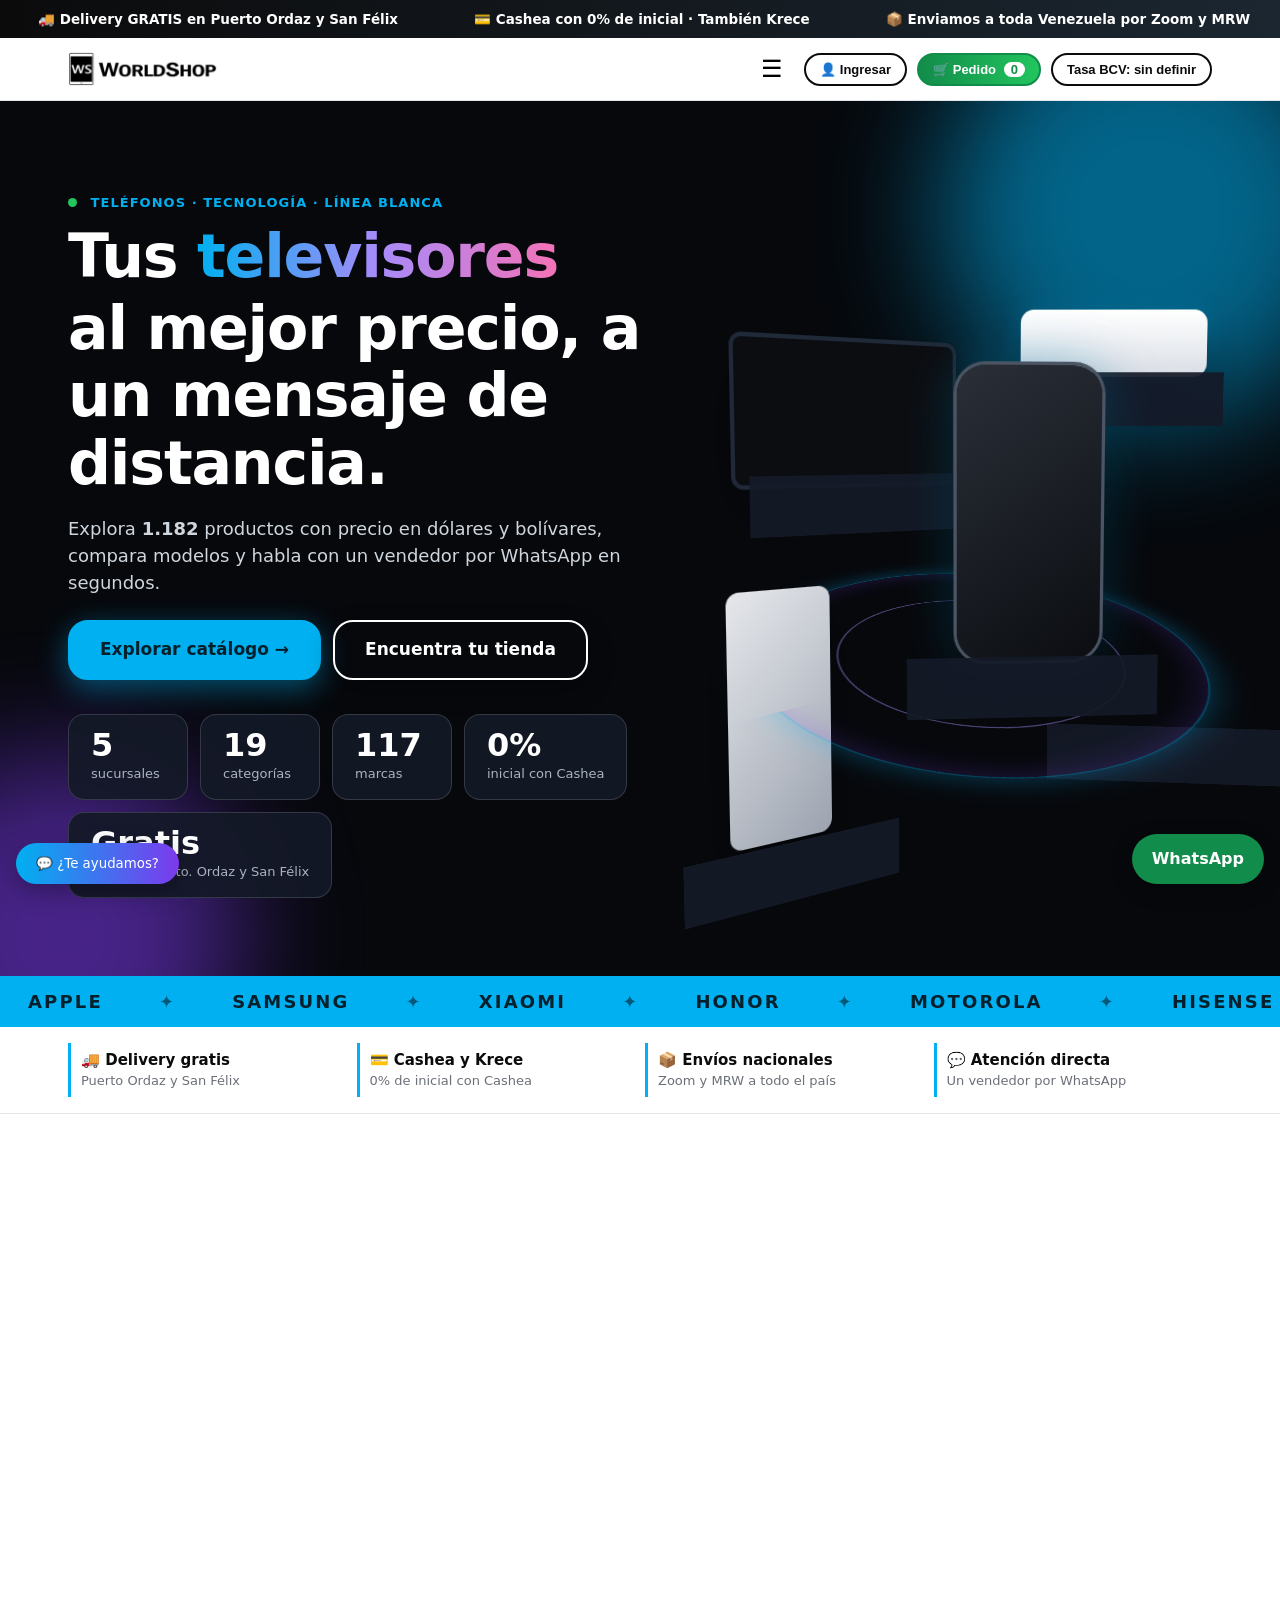
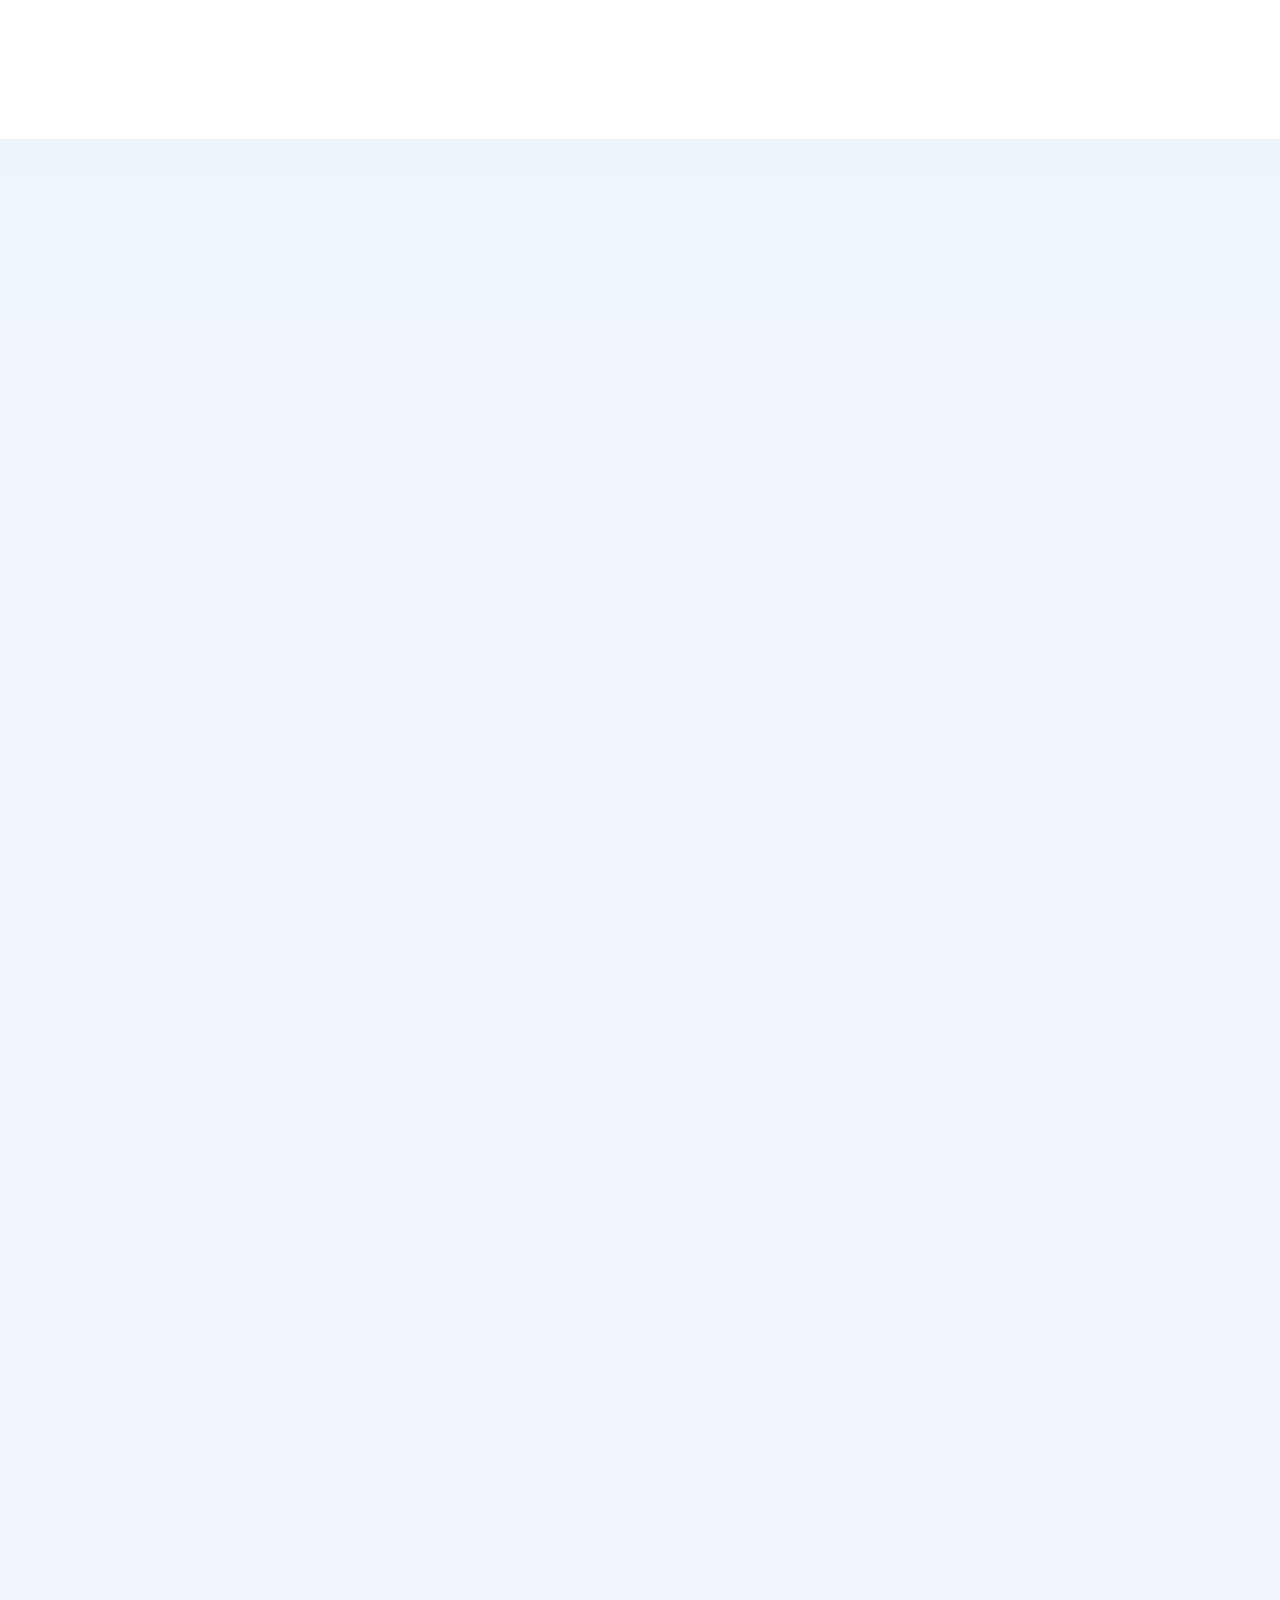
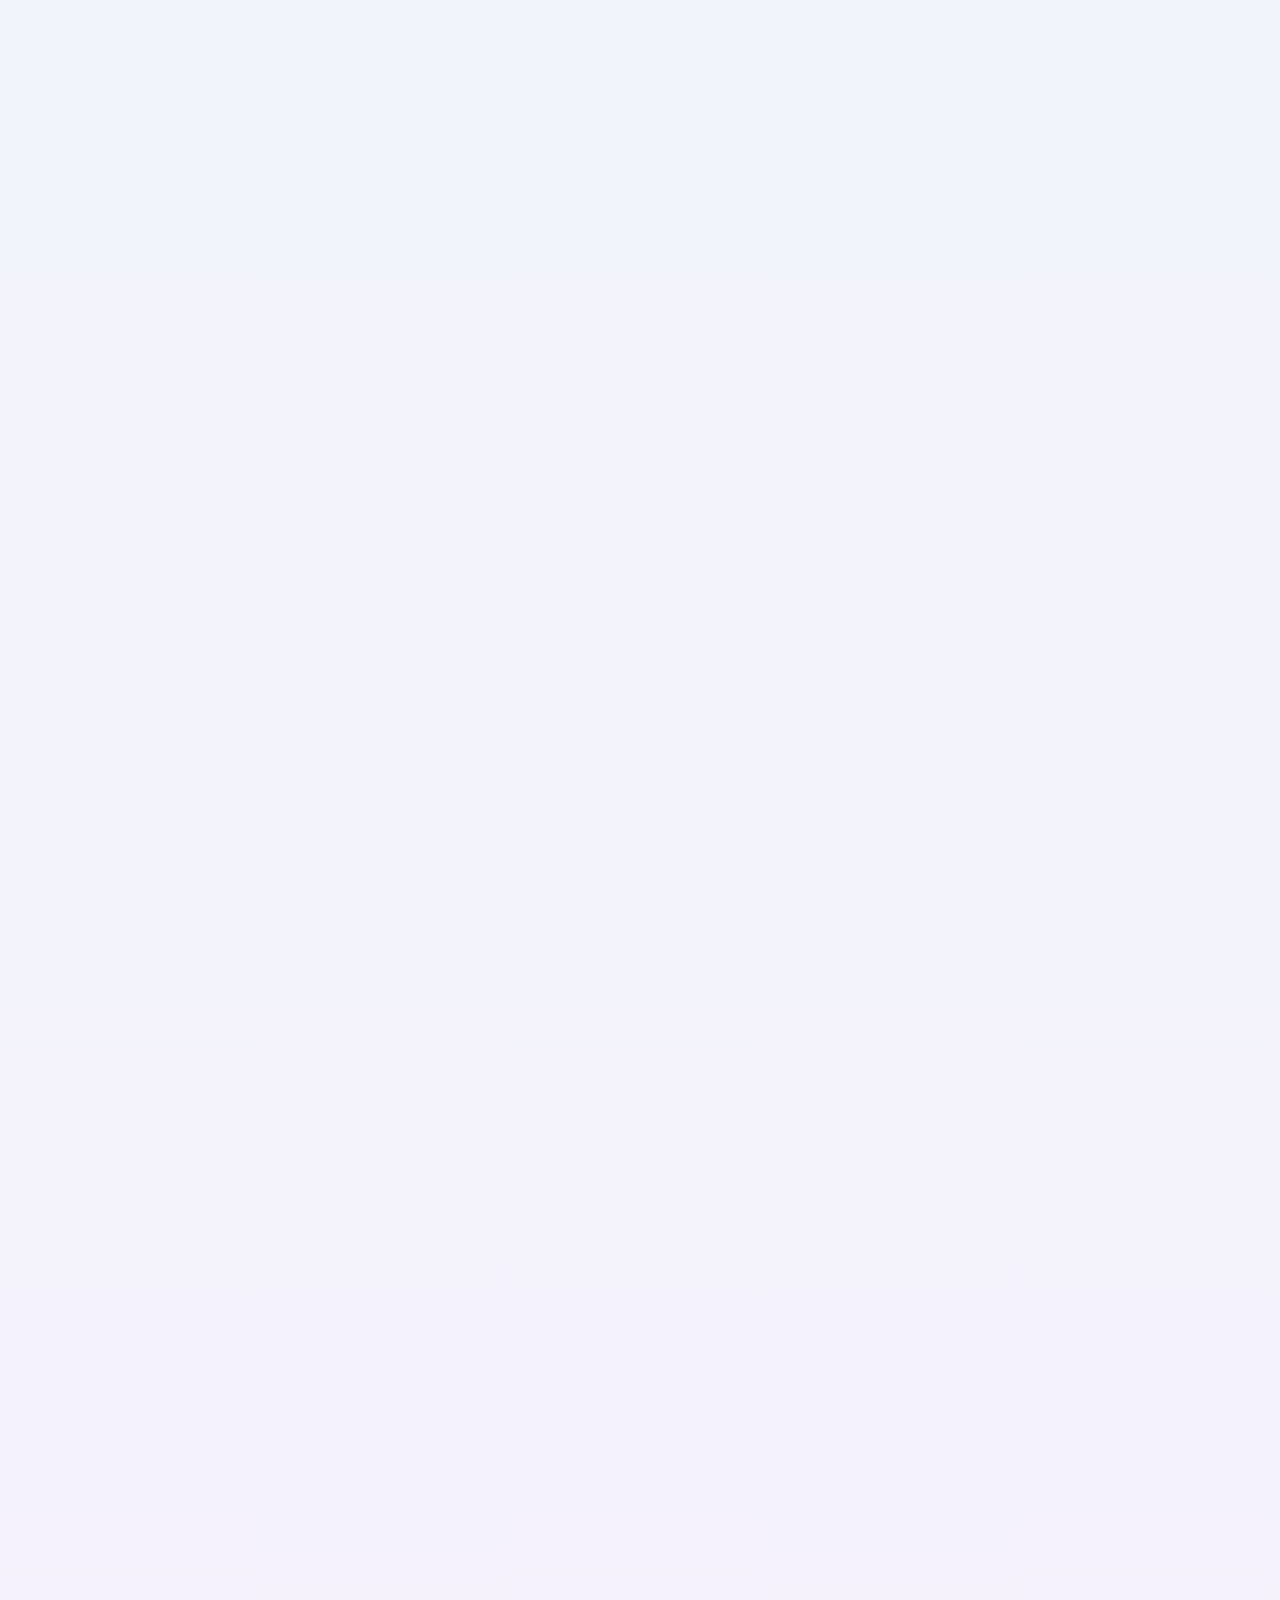
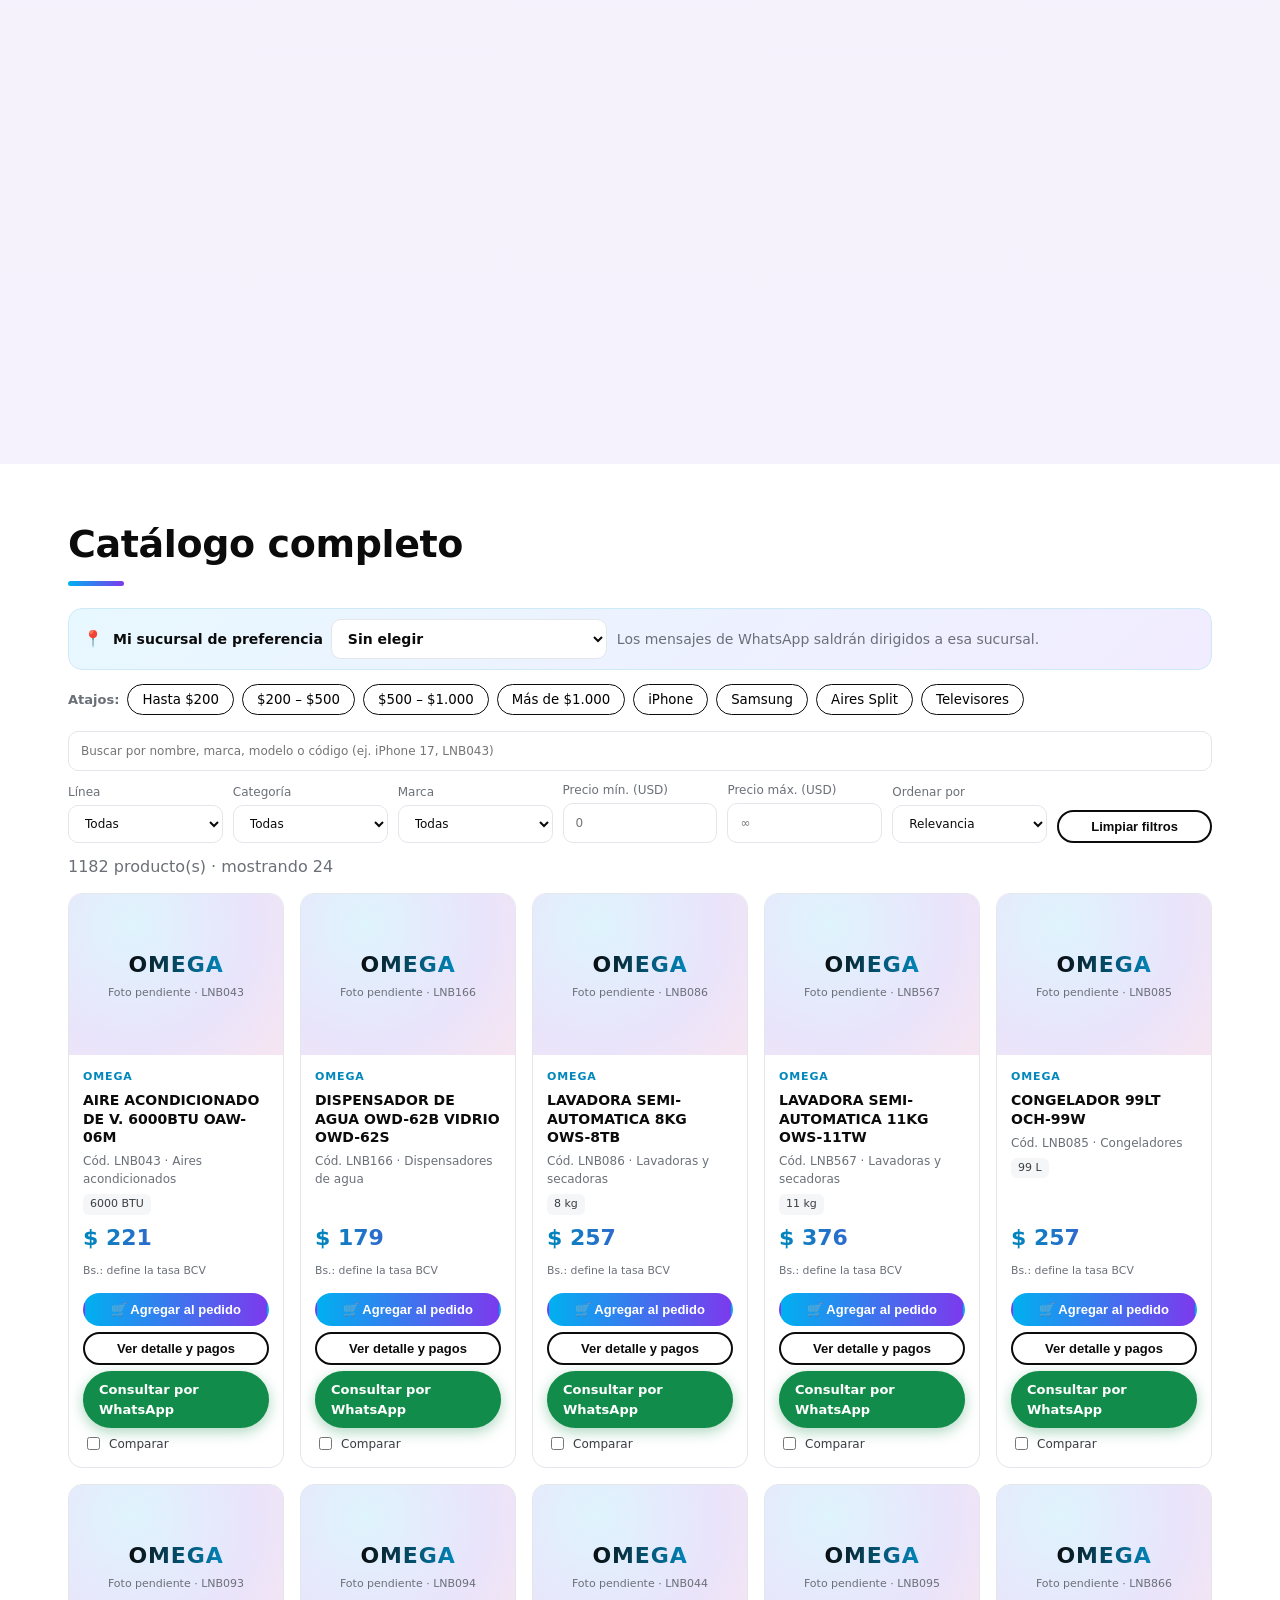
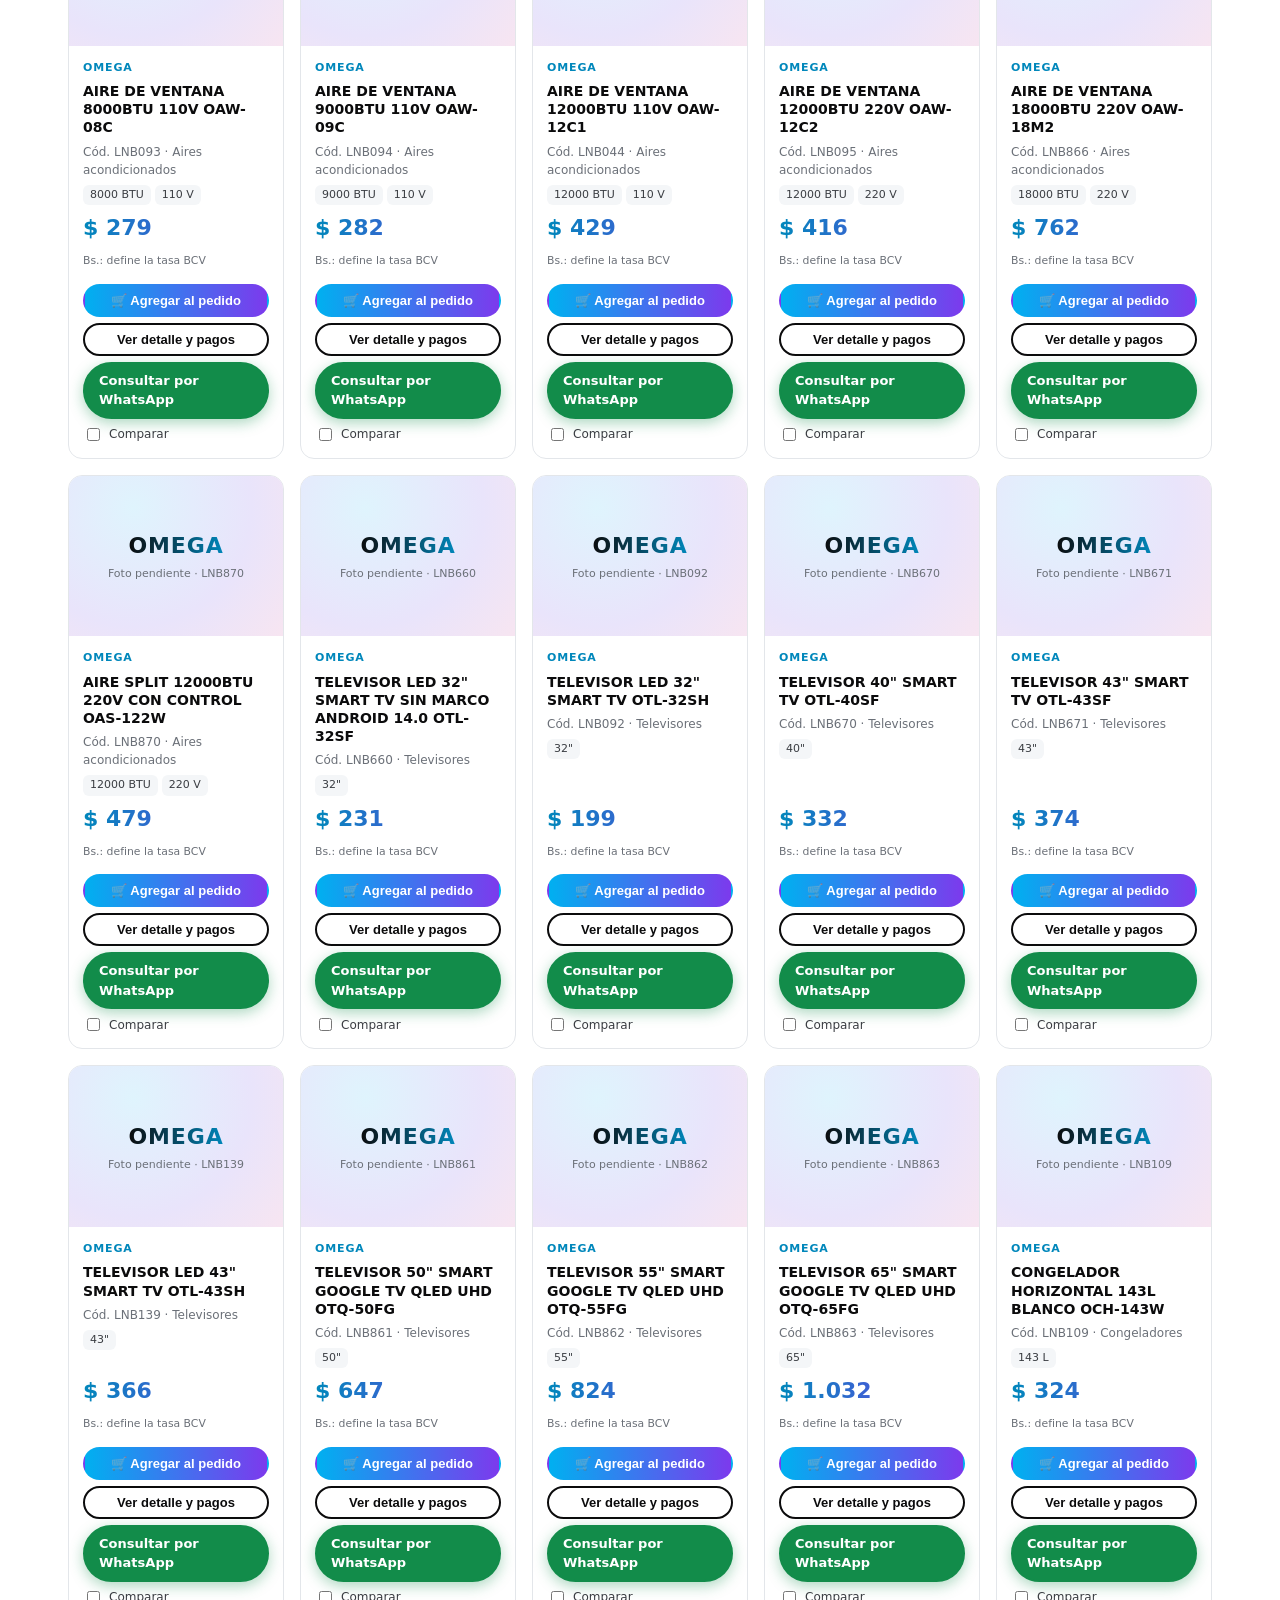
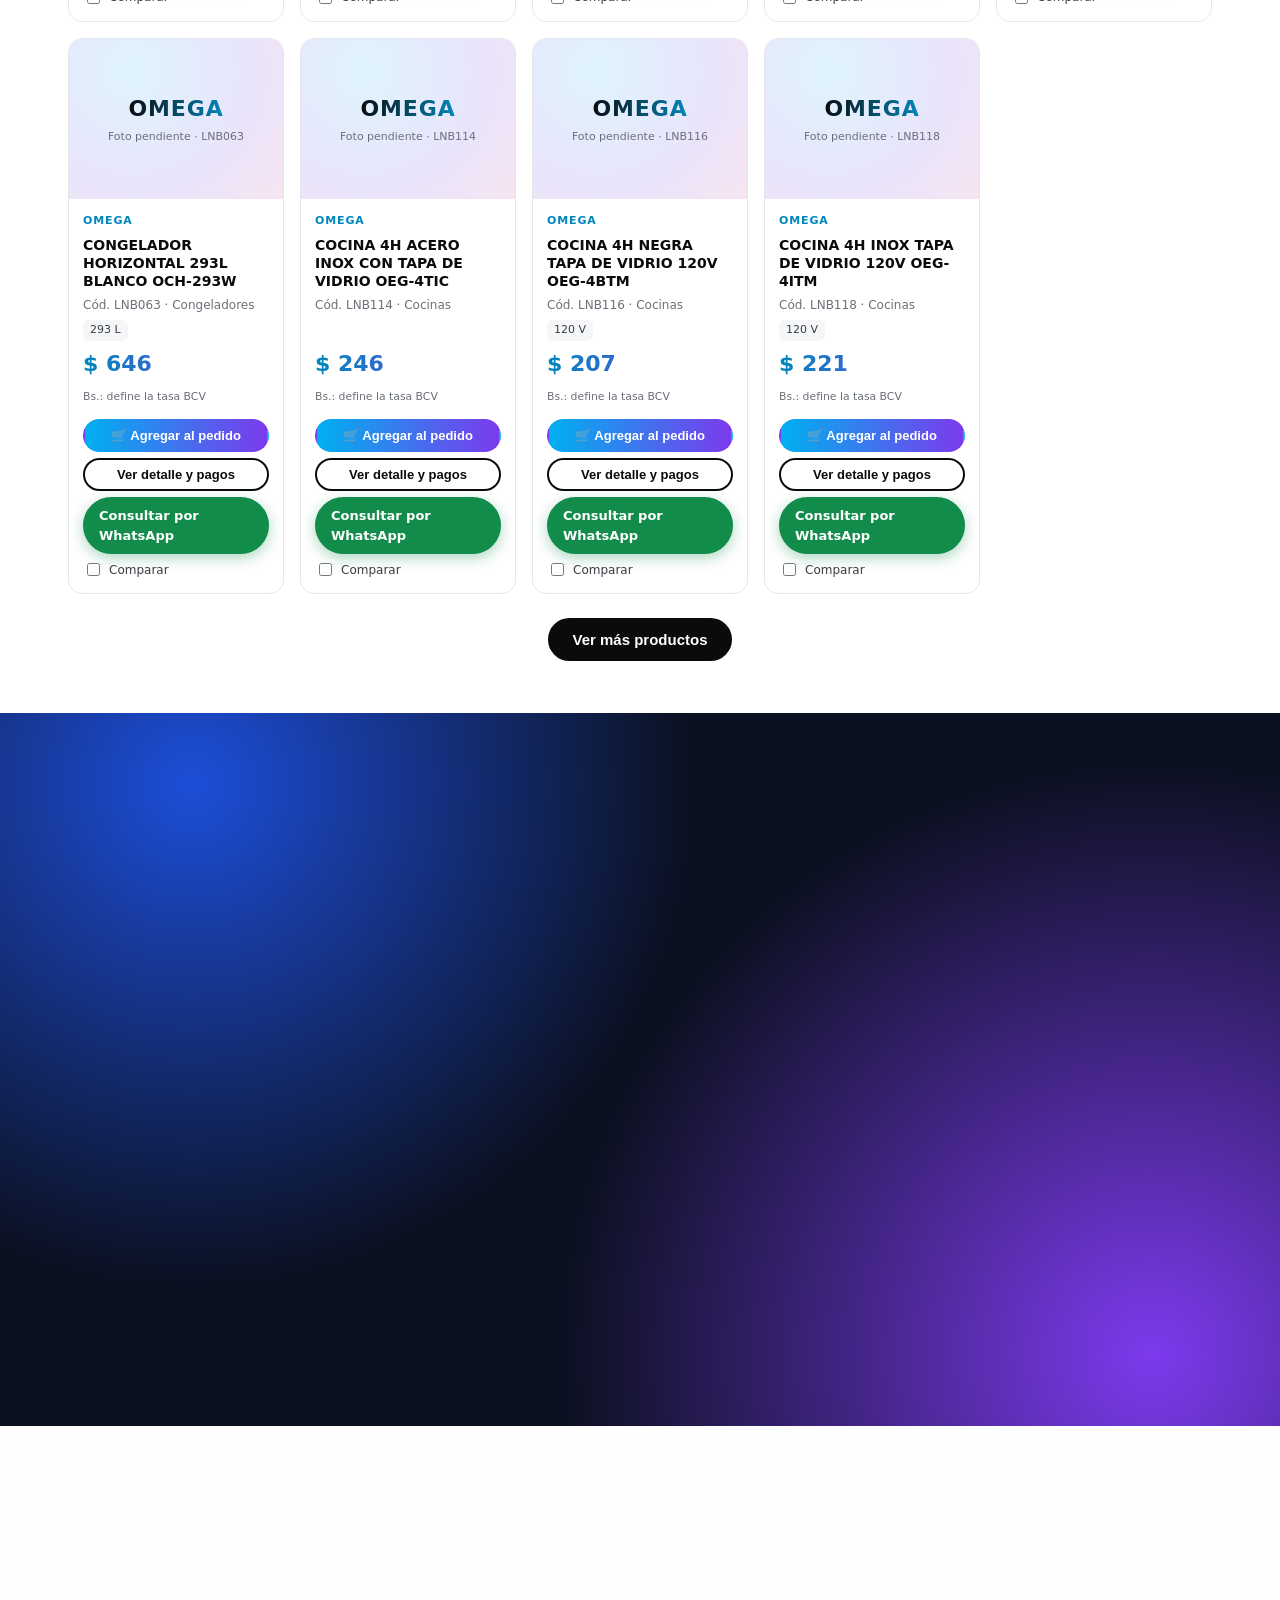
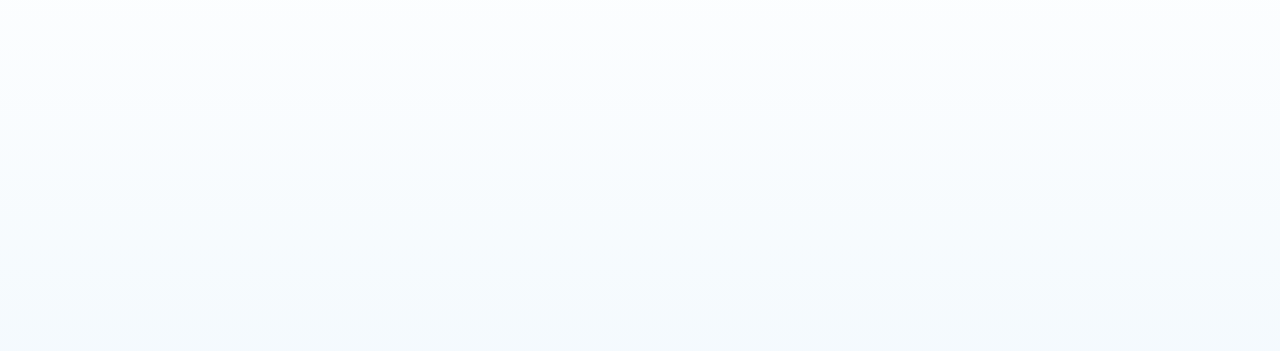
==== commit bc2afab6: "Add files via upload" ====
--- a/index.html
+++ b/index.html
@@ -34,7 +34,7 @@
   <div class="glow g1"></div><div class="glow g2"></div>
   <div class="wrap hero-in hero-grid"><div class="hero-txt">
     <p class="eyebrow"><span class="dot"></span> Teléfonos · Tecnología · Línea blanca</p>
-    <h1>Tus <span class="rotw"><em id="rot">teléfonos</em></span> al mejor precio, a un mensaje de distancia.</h1>
+    <h1><span class="rotw">Tus <em id="rot">teléfonos</em></span><span class="rest">al mejor precio, a un mensaje de distancia.</span></h1>
     <p class="lead">Explora <strong id="totalProd">—</strong> productos con precio en dólares y bolívares, compara modelos y habla con un vendedor por WhatsApp en segundos.</p>
     <div class="hero-cta"><a class="btn big" href="#catalogo">Explorar catálogo →</a><a class="btn ghost big" href="#sucursales">Encuentra tu tienda</a></div>
     <ul class="stats"><li><b>5</b><span>sucursales</span></li><li><b id="stCat">19</b><span>categorías</span></li><li><b id="stMarca">—</b><span>marcas</span></li><li><b>0%</b><span>inicial con Cashea</span></li><li><b>Gratis</b><span>delivery en Pto. Ordaz y San Félix</span></li></ul></div>
--- a/css/styles.css
+++ b/css/styles.css
@@ -379,3 +379,20 @@
 @media(max-width:820px){.faq{grid-template-columns:1fr}.faq details p{padding-left:18px}.sec-head{align-items:stretch}.faq-q{min-width:0;width:100%}}
 @media(max-width:480px){.att-ch{grid-template-columns:1fr 1fr}.ch{padding:12px}.ch i{font-size:28px}.att-hero h3{font-size:22px}}
 .att-sec .cform .btn.wa,.faq-cta .btn.wa{color:#fff}.att-sec .cform .btn.wa:hover{color:#fff}
+
+/* ===== Corrección portada: sin solapes y con movimiento en equipos modestos ===== */
+html.eco .stats li,html.eco .fin-sec article,html.eco .dev .tag{backdrop-filter:none;-webkit-backdrop-filter:none;background-color:rgba(20,26,40,.92)}
+html.eco .glow{filter:blur(60px);animation:none}
+.hero-txt{position:relative;z-index:3;min-width:0}.scene{z-index:1}
+.hero h1{font-size:clamp(34px,4.7vw,66px);max-width:100%}
+.tv{left:14px;top:34px}.fridge{left:4px;top:262px}.phone{left:212px}.ac{left:318px;width:196px}.lap{left:338px;width:176px}
+@media(min-width:1025px){.scene{padding-left:56px}.hero-grid{grid-template-columns:1.1fr .9fr}}
+@media(min-width:1600px){.hero h1{font-size:clamp(56px,4vw,80px)}}
+.hdr .btn{white-space:nowrap}.hdr-in{gap:10px}
+@media(min-width:1025px){.scene{padding-left:14px}}
+@media(max-width:1320px){.burger{display:block;min-width:44px;min-height:44px}.nav{display:none;position:absolute;top:62px;left:0;right:0;background:#fff;flex-direction:column;gap:0;padding:6px 18px 12px;border-bottom:1px solid var(--line);box-shadow:0 16px 24px rgba(0,0,0,.12)}.nav.open{display:flex}.nav a{padding:12px 0;border-bottom:1px solid var(--line);font-size:16px}}
+
+/* ===== Titular: palabra rotativa en su propia línea (sin saltos de diseño) ===== */
+.hero h1 .rotw{display:block;white-space:nowrap;min-height:1.15em;overflow:visible}
+.hero h1 .rotw em{display:inline-block;white-space:nowrap;padding-bottom:.08em;will-change:transform,opacity}
+.hero h1 .rest{display:block}
